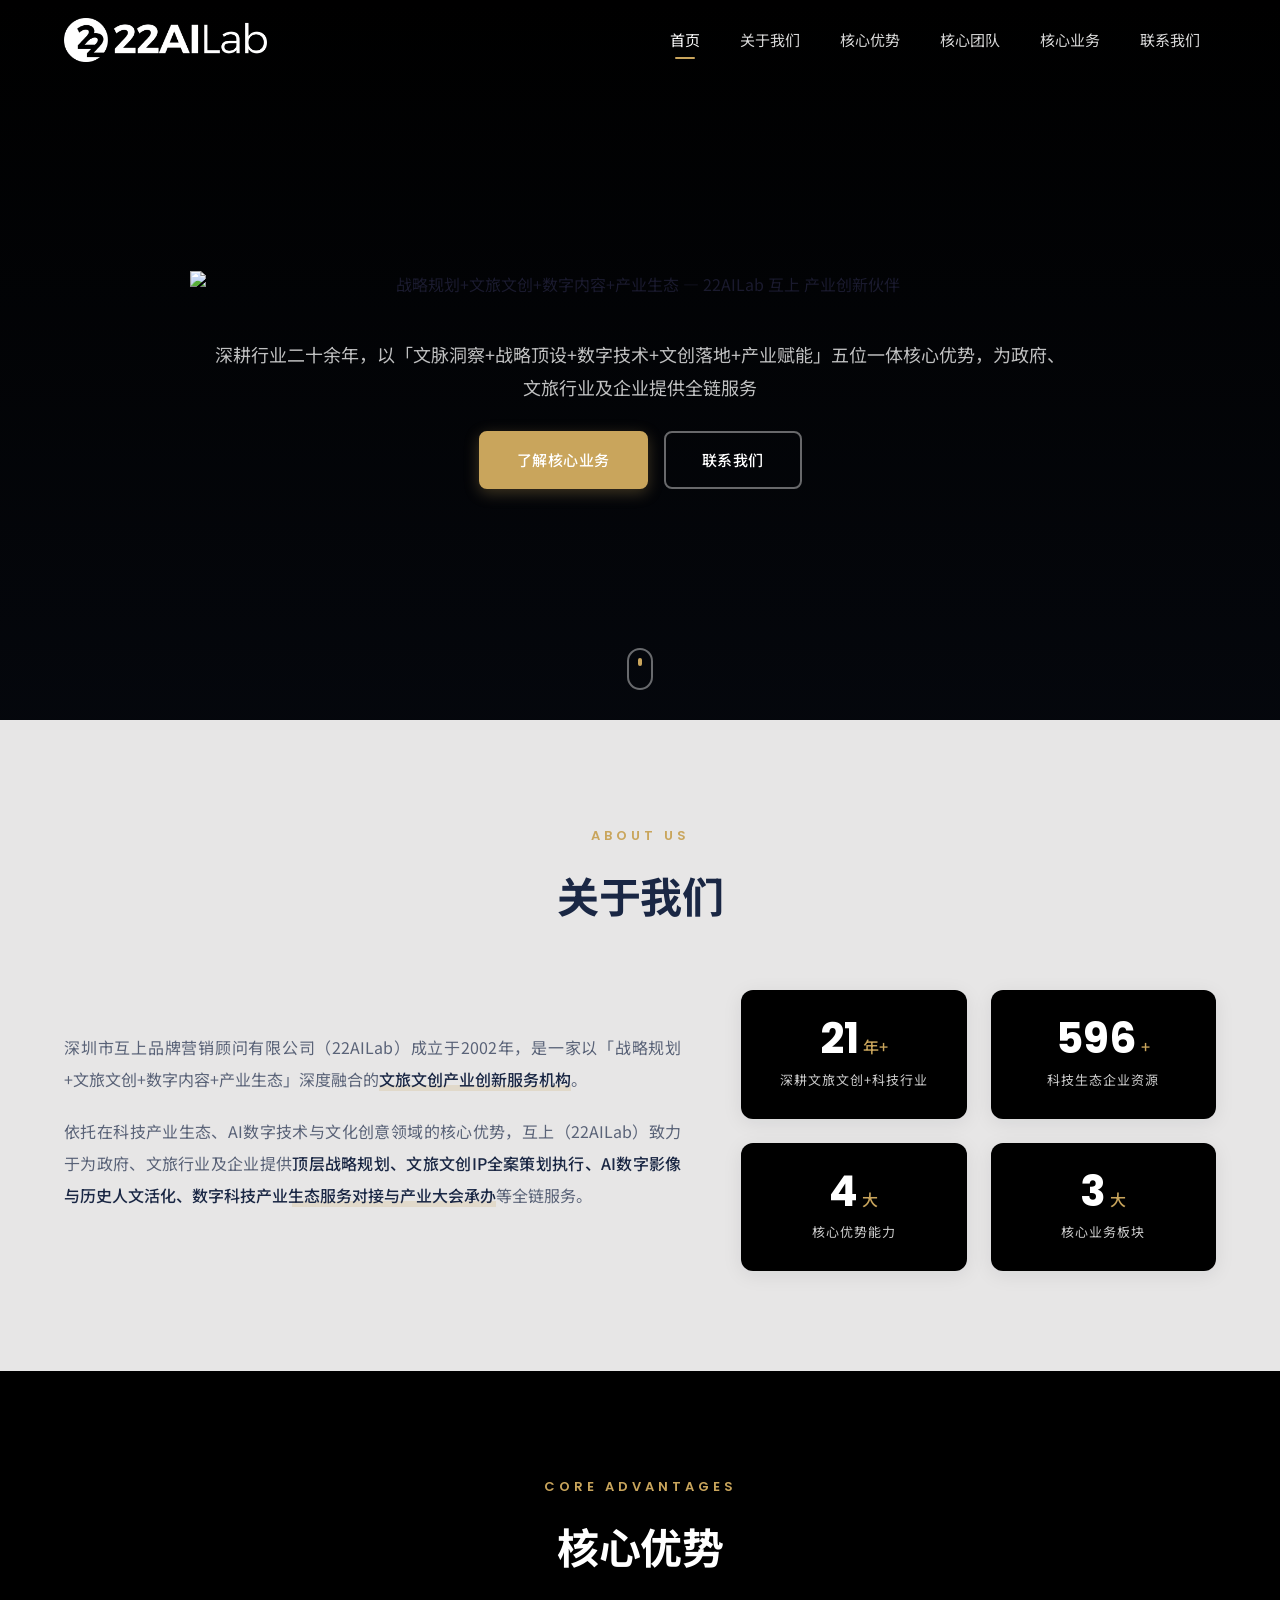
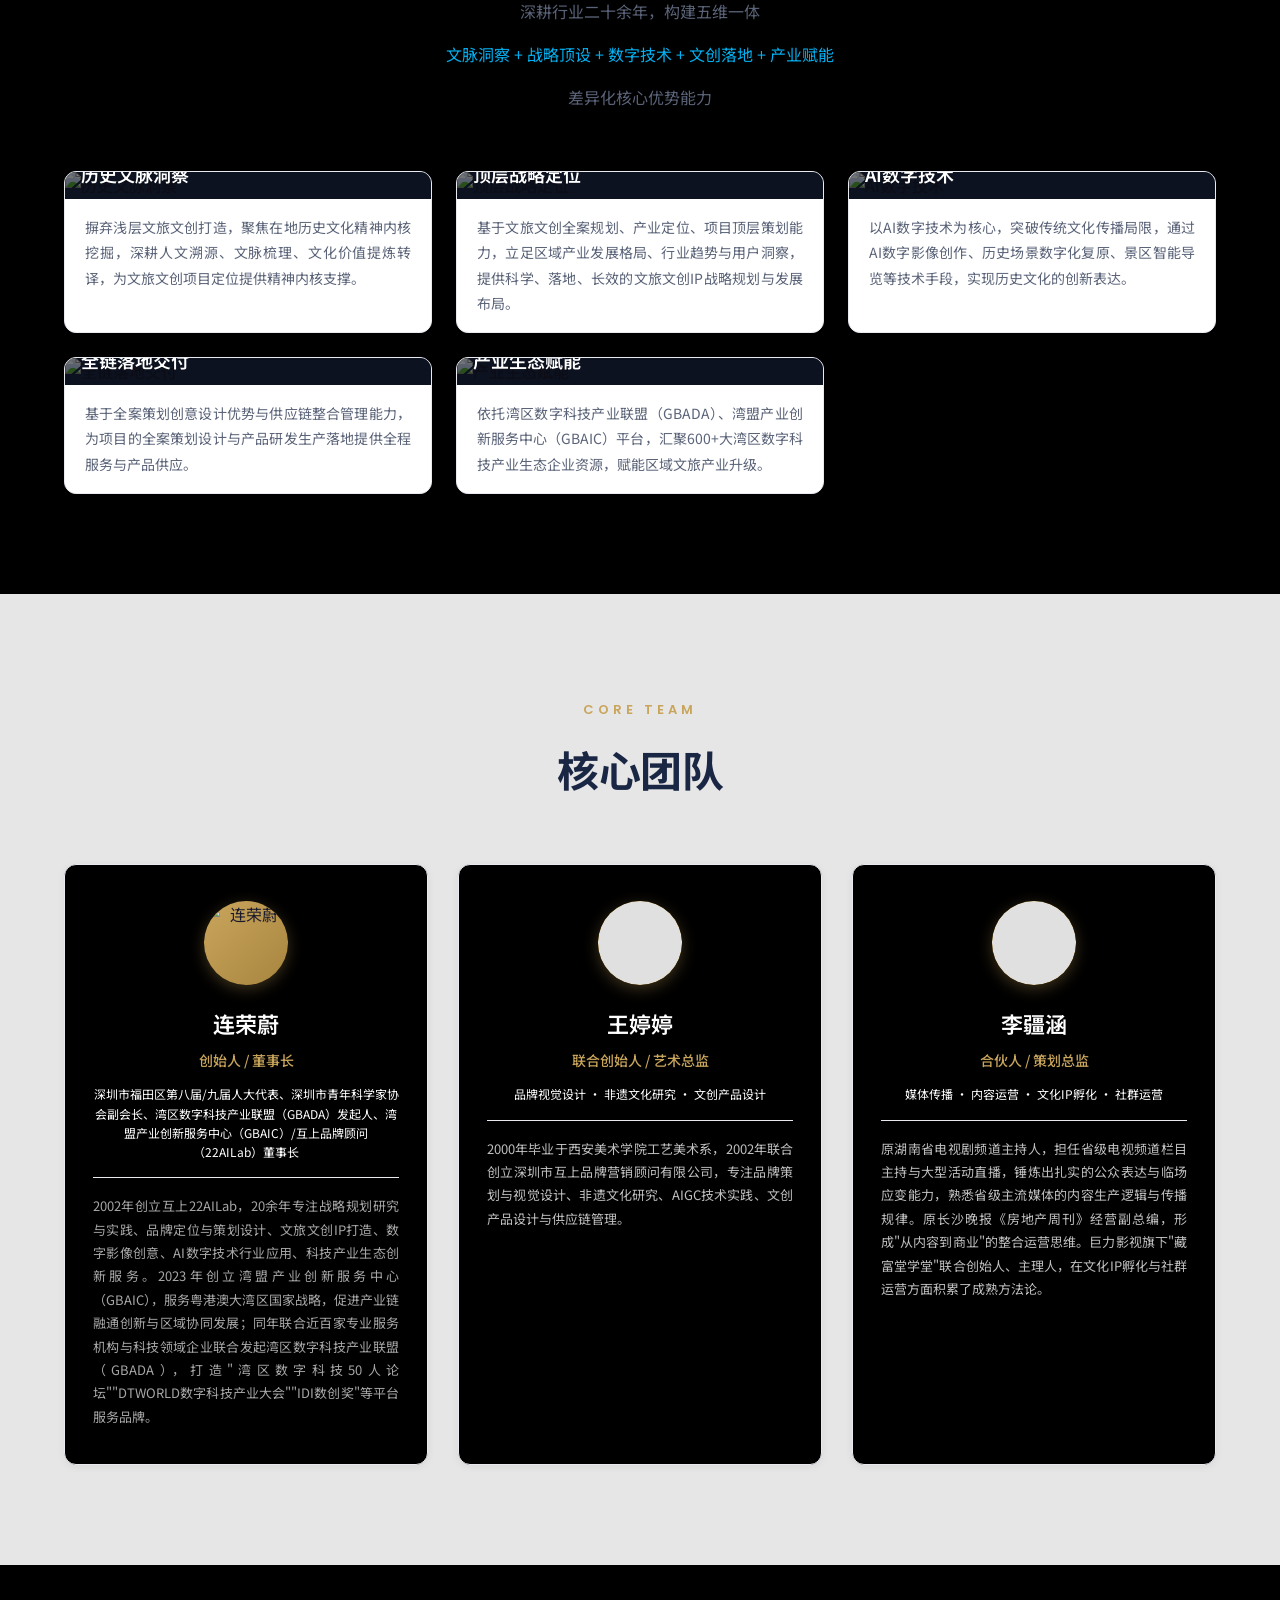
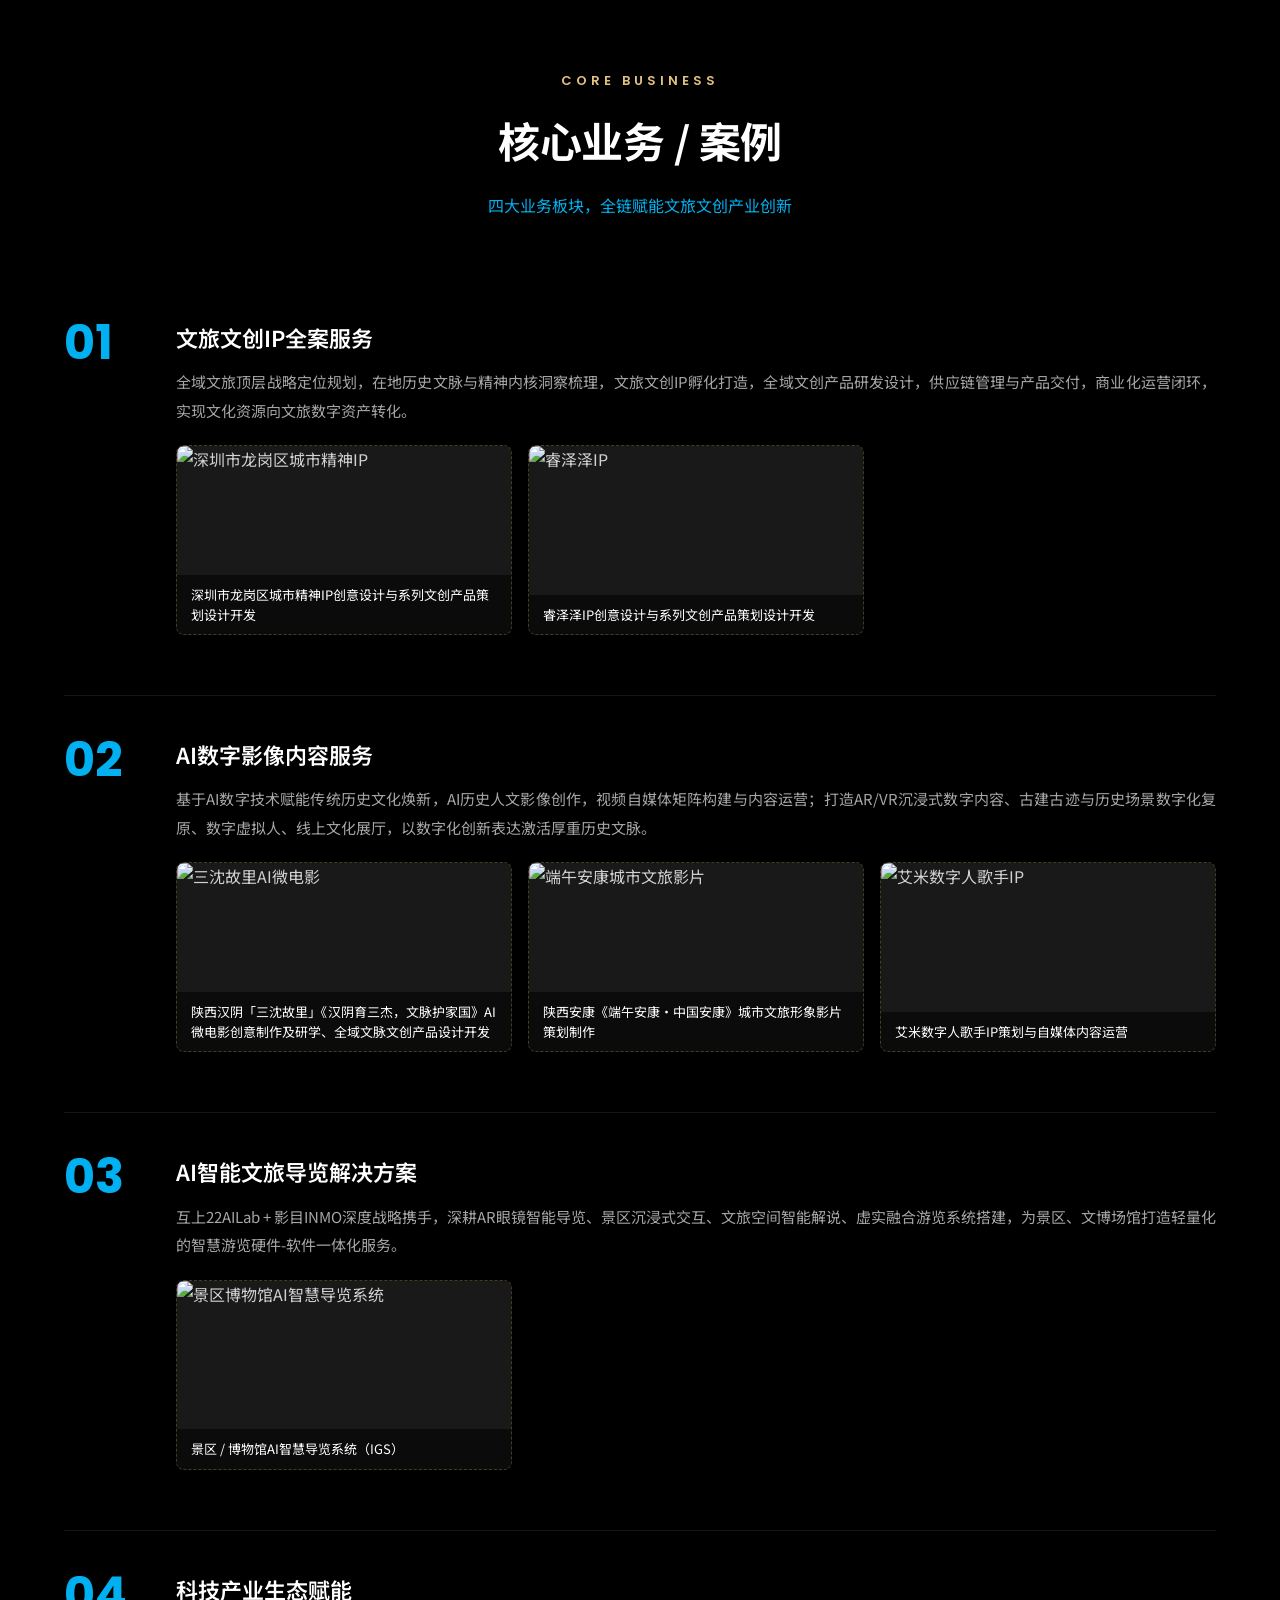
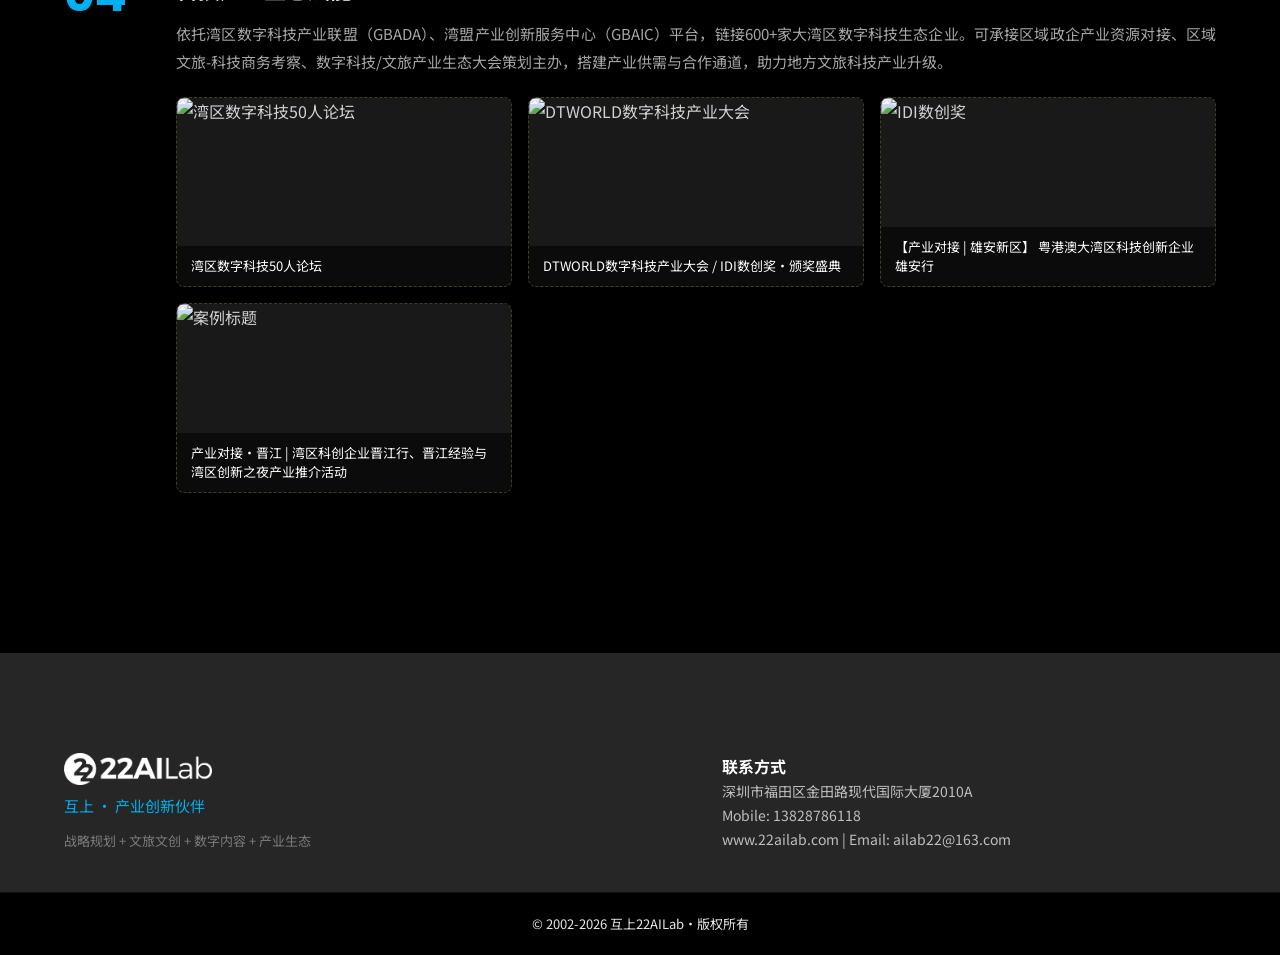
==== index.html @ d0e8d65c "恢复统计色块排版，确保底色可在线编辑，修改浏览器标题" ====
<!DOCTYPE html>
<html data-page-node-id="56MZ1ACYsqsgQLCS0vsFkH" lang="zh-CN">
<head data-page-node-id="O3ppuimgMUXHxORxmdDAQ9">
<script data-page-node-id="hUJWrVrrvgnUdMWI0OKJrs" src="/page/page_comm/inject.js"></script>
    <meta data-page-node-id="h61y0cCJqn1Ns6BheDa6yv" charset="UTF-8">
    <meta data-page-node-id="Fgn6INE03vvrvLUaQHGLCs" content="width=device-width, initial-scale=1.0" name="viewport">
    <meta data-page-node-id="r13rIiW80YrqhdavogQwSj" content="互上22AILab — 以「战略规划+文旅文创+数字内容+产业生态」深度融合的文旅文创产业创新服务机构，深耕行业二十余年，为政府、文旅行业及企业提供全链服务。" name="description">
    <meta data-page-node-id="pgAYlpn2HpkTabo3YzOQ2c" content="互上22AILab,文旅文创,战略规划,AI数字影像,产业生态,数字文旅,文创IP" name="keywords">
    <meta data-page-node-id="HfxamnDJYsAyudTaM5ktCb" content="深圳市互上品牌营销顾问有限公司" name="author">
    <meta data-page-node-id="3tZgViZPJeJihjSenUtj9m" content="互上22AILab — 产业创新伙伴" property="og:title">
    <meta data-page-node-id="K1K9d5mIcN6pnAUrFatfCM" content="战略规划+文旅文创+数字内容+产业生态，深耕行业二十余年的文旅文创产业创新服务机构。" property="og:description">
    <meta data-page-node-id="tgkAXBGbejjHawOutsfq0T" content="website" property="og:type">
    <title data-page-node-id="1p5sjRjyKDDdYx9ir84HvE" data-pnid-children="e0Cc9jPzh5KXqokhAjT12D">22AILab互上_产业创新伙伴</title>
    <link data-page-node-id="8nBvE3lSwMJkJXDYIbUi1X" href="https://fonts.googleapis.com" rel="preconnect">
    <link data-page-node-id="sryNLhCSisYvdDHIjeDnaF" crossorigin href="https://fonts.gstatic.com" rel="preconnect">
    <link data-page-node-id="qrfImkB8O8BPU48K0ygdP4" href="https://fonts.googleapis.com/css2?family=Noto+Sans+SC:wght@300;400;500;700;900&family=Poppins:wght@400;500;600;700&display=swap" rel="stylesheet">
    <link data-page-node-id="OOUq2UKjh5bPws3orQ4YZa" href="css/style.css" rel="stylesheet">
</head>
<body data-page-node-id="fPMS6p7yzmh4gsuBknbiOh">
    <!--pnid:PuB48MbFacjIGcZGhfzUGQ--><!-- ===== Header ===== -->
    <header data-page-node-id="wzfx2w2tRQ9Bz02m8nZXWM" class="header" id="header">
        <div data-page-node-id="OFuAMd7yztbFLlBHb9xqky" class="container header-inner">
            <a data-page-node-id="OL4iE38jcCc02xJo3wTzXI" aria-label="互上22AILab 首页" class="logo" href="#home">
                <img data-page-node-id="rSq5a84I9hHZkZbmUXGJbV" alt="22AILab 互上" class="logo-img logo-light" src="assets/22AILab-logo.png">
                <img data-page-node-id="I4AIUFUO3q3HomzFK3OaSo" alt="22AILab 互上" class="logo-img logo-dark" src="assets/22AILab-logo.png">
            </a>
            <nav data-page-node-id="pJb9r5VAeg1tfOFKd4vWBr" aria-label="主导航" class="nav" id="nav">
                <ul data-page-node-id="h5uM9nIRaAcS0r0TvtPfin" class="nav-list">
                    <li data-page-node-id="Wd7wjwOmrjbycphVAjErjj"><a data-page-node-id="ouCV9DfeEUaTLH6COsCJ2a" class="nav-link active" href="#home"><!--pnid:AZ9NmV3S9g7GwgbxtKrqZW-->首页</a></li>
                    <li data-page-node-id="W9hPNavaw30EkFGUFlXnAj"><a data-page-node-id="C1UVTUdM81oPZpOdpA4Ek3" class="nav-link" href="#about"><!--pnid:VtTgdob78zDXRtEzS496bg-->关于我们</a></li>
                    <li data-page-node-id="lyr8hrpmLW2t07iqrTsFbV"><a data-page-node-id="WsJ5Zoa1TO8QlLKQmkJPpB" class="nav-link" href="#advantages"><!--pnid:Jwb2NAfmuFgbIwGp1itxQn-->核心优势</a></li>
                    <li data-page-node-id="2FLUrjWM4iHIkfUiBl1Tz6"><a data-page-node-id="mEvjU9MTRGOb5qwJxklfYc" class="nav-link" href="#team"><!--pnid:eGjp3X22dZxb1LoJBNc5fF-->核心团队</a></li>
                    <li data-page-node-id="H7rhYa7JIexBXD9LeXwRnC"><a data-page-node-id="umX68SvnTlQlAs0sBTgmNq" class="nav-link" href="#services"><!--pnid:TtTTK4v3ISOe22T5RP1dR3-->核心业务</a></li>
                    <li data-page-node-id="zJZjqjZej0LhiVhn20mvu4"><a data-page-node-id="HGQQc79RkkmTKSAKTtWjD1" class="nav-link" href="#contact"><!--pnid:zxKFUyHD2Lhzon8MEOxeKF-->联系我们</a></li>
                </ul>
            </nav>
            <button data-page-node-id="VhAcFOMBTz1M8pYakUa0xy" aria-expanded="false" aria-label="打开菜单" class="menu-toggle" id="menuToggle">
                <span data-page-node-id="p3CVA0QnBMew2WSP34KaCb"></span><span data-page-node-id="CyqoFioCjEjdiVcZWVOsD4"></span><span data-page-node-id="fsZjglpysWrNWObqbph0Ch"></span>
            </button>
        </div>
    </header>

    <!--pnid:b0RIAAzVmZDQjhFZoNio5E--><!-- ===== Hero Banner ===== -->
    <section data-page-node-id="0Z8fKkpMS2GHHa78oy5taA" class="hero hero-image" id="home">
        <div data-page-node-id="I4IsVBsi8Vcw5Y8Os7PK5h" class="hero-banner-bg" style="background-image:url('assets/22AILab-banner.jpg')"></div>
        <div data-page-node-id="OCaNYj2FIkkfJjSB57TsQP" class="hero-overlay" data-dm-enter-block="1" style="background-color:#000000; white-space:"></div><div data-page-node-id="BfuyrSLUDvmqwzldTuZNqa" class="hero-overlay" data-dm-enter-block="1" style="background-color:#000000; white-space:"></div><div data-page-node-id="DgHLS9kmgpH3R5iV6MM85t" class="hero-overlay" data-dm-enter-block="1" style="background-color:#000000; white-space:"></div><div data-page-node-id="oRjkIO85qZZHmJhHb1LXhh" class="hero-overlay" data-dm-enter-block="1" style="background-color:#000000; white-space:"></div>
        <div data-page-node-id="2M8YvEHuxcSYbsoqnd2a0D" class="container hero-content hero-content-image" style="background-color:">
            <img data-page-node-id="v6lExIn3hh2qDjcCYIwga8" alt="战略规划+文旅文创+数字内容+产业生态 — 22AILab 互上 产业创新伙伴" class="hero-banner-img" src="https://workbuddy-space-static.codebuddy.work/image/jRNL52MV6RJyaiH65feKTe.png" style="height:auto; object-fit:; object-position:; width:100%">
        </div>
        <div data-page-node-id="JYdJH5Kbr8tJ8hQbNxl53u" class="hero-info">
            <p data-page-node-id="lexzdvMnr7XQuZlpFcKzH1" class="hero-info-desc"><!--pnid:IlTWqFzfqnw6KoPVRfcdXM-->深耕行业二十余年，以「文脉洞察+战略顶设+数字技术+文创落地+产业赋能」五位一体核心优势，为政府、文旅行业及企业提供全链服务</p>
            <div data-page-node-id="DWACksq0ni8MF3EpN8Yujy" class="hero-info-actions">
                <a data-page-node-id="5j7LWSJCCUwknpDsNDUwKU" class="btn btn-primary" href="#services"><!--pnid:gn0O0rwOXivB3lHsEZr7v9-->了解核心业务</a>
                <a data-page-node-id="ovX2ocxlgSKvDVw917a24K" class="btn btn-outline" href="#contact"><!--pnid:9ZcZrO9EJCvRG1MtrSUmmf-->联系我们</a>
            </div>
        </div>
        <div data-page-node-id="AK7bb1ibUZcgT9hMHvu8l3" aria-hidden="true" class="scroll-indicator">
            <span data-page-node-id="Zno0rpKFWKGZwwXiVFMjl5" class="mouse"><span data-page-node-id="U4yQkjqhizjFXNqqCpGULZ" class="wheel"></span></span>
        </div>
    </section>

    <!--pnid:xE5rVKRcYqHHFnZmkUMEjo--><!-- ===== About ===== -->
    <section data-page-node-id="3vCiX5kW2foZ5AGO5FhARO" class="section" id="about" style="background-color:#E7E6E6">
        <div data-page-node-id="0bS57vy2VCwsQIbmSpq8ej" class="container">
            <div data-page-node-id="gy0FyB7BT5xvee7E61pvcl" class="section-header reveal">
                <span data-page-node-id="fEy3gPgZ4gY2UTX9xpTcYo" class="section-label"><!--pnid:ckfj5EIVS4KXN35C0gSo4v-->ABOUT US</span>
                <h2 data-page-node-id="RdtBcGsyCFYJy1v2f9bLq8" class="section-title"><!--pnid:MvoXl3Hgpntkcx2TGYBjYV-->关于我们</h2>
            </div>
            <div data-page-node-id="NGBrimqbusBsvK8V33RE05" class="about-grid">
                <div data-page-node-id="zTgKvvJ3siwdLw1kGP1ZfW" class="about-text reveal">
                    <p data-page-node-id="HinvVM68A735ev6lj93ab3" style="text-align:justify"><!--pnid:fmeqHCYfbum7dsIqDJxs7P-->深圳市互上品牌营销顾问有限公司（22AILab）成立于2002年，是一家以「战略规划+文旅文创+数字内容+产业生态」深度融合的<span data-page-node-id="zwZZtzUg5O9C1twHt9FogV" class="highlight"><!--pnid:gV3pXKvL5R2dIcxdzitVPR-->文旅文创产业创新服务机构</span><!--pnid:bqmUshrnxNdRWqMgZ99Q10-->。</p>
                    <p data-page-node-id="LeQn4Nw85qqxHR7HcXPZIc" style="text-align:justify; white-space:pre-wrap"><!--pnid:teTolliGfWrD8tf0I8CMX6-->依托在科技产业生态、AI数字技术与文化创意领域的核心优势，互上（22AILab）致力于为政府、文旅行业及企业提供<span data-page-node-id="uUNTuEi82tiZS0R5mcv2Yx" class="highlight"><!--pnid:pcDnIXZjPHuSNWSNF0PaAa-->顶层战略规划、文旅文创IP全案策划执行、AI数字影像与历史人文活化、数字科技产业生态服务对接与产业大会承办</span><!--pnid:prWYNufoedpSk3OSbx4LFx-->等全链服务。</p>
                </div>
                <div data-page-node-id="VY8BS6xcv68hOHq2vF4XBD" class="about-stats reveal">
                    <div data-page-node-id="twyOFIE2cVN6YQV0hoROoF" class="stat-item" style="background-color:#000000">
                        <span data-page-node-id="sRuclzBzlQxC97QlTX2dgk" class="stat-num" data-count="22"><!--pnid:2fWJ3bobwUtLsUwEwDFWiw-->0</span>
                        <span data-page-node-id="A0d9DarKKphDaqJXUNf7sE" class="stat-unit"><!--pnid:U36GQvKF10Gj8zDPs37zMy-->年+</span>
                        <span data-page-node-id="1zqFVvULpvSn3tHOji8Xpy" class="stat-label"><!--pnid:ahne2EjtvfLmD7Yph92hW1-->深耕文旅文创+科技行业</span>
                    </div>
                    <div data-page-node-id="AhIrs48OSdo0Uvjmh682KS" class="stat-item" style="background-color:#000000">
                        <span data-page-node-id="HJTs0ZdgvyYUStfVBgJG9r" class="stat-num" data-count="600"><!--pnid:m018QEMgPUC3TNumXlg2LX-->0</span>
                        <span data-page-node-id="MVnPeG2PpFXz26KAXpxlNu" class="stat-unit"><!--pnid:LTLyeHzMo7dBVRUEz8ixv8-->+</span>
                        <span data-page-node-id="6H9hzk9HJQa1ci36MyXDOG" class="stat-label" style="white-space:"><!--pnid:ngzZLn9NqDT1sdAegiDMtq-->科技生态企业资源</span>
                    </div>
                    <div data-page-node-id="gmJBdmM0hNnqafOc7QZFgD" class="stat-item" style="background-color:#000000">
                        <span data-page-node-id="qPB8CPZIqHkOGdo3J1ruOS" class="stat-num" data-count="5"><!--pnid:G1tRqFVWz7HB5VrRhZHG1p-->0</span>
                        <span data-page-node-id="gKi6AIDufQ2Pimm6BZ8U17" class="stat-unit"><!--pnid:AbFmozKiMQfLf5GrOAAPrA-->大</span>
                        <span data-page-node-id="yctP3LcmYMqS293vYynWx4" class="stat-label"><!--pnid:1wC7VZryFoRHN5TrY84EJZ-->核心优势能力</span>
                    </div>
                    <div data-page-node-id="axjStylZH88YdHSQ86tteC" class="stat-item" style="background-color:#000000">
                        <span data-page-node-id="klBoZHsHX7SppDARELjwiT" class="stat-num" data-count="4"><!--pnid:wv3gScAuUNTjK08BNdASS0-->0</span>
                        <span data-page-node-id="yg7l8rX4dxT9nSA8XRmQOk" class="stat-unit"><!--pnid:lU2Ec3shICAEPJPaW72S4A-->大</span>
                        <span data-page-node-id="Q6sK5XID63cjKENUbdOAYw" class="stat-label"><!--pnid:SeL1vZz2QLnonHh2Ke0uyK-->核心业务板块</span>
                    </div>
                </div>
            </div>
        </div>
    </section>

    <!--pnid:cTcOBtWT6H39tTFx0sN7ef--><!-- ===== Core Advantages ===== -->
    <section data-page-node-id="4HT1tBZV1I0Ly1eOliTN87" class="section section-alt" id="advantages" style="background-color:#000000">
        <div data-page-node-id="0I1NoqfBRFbn34BNQUXhCR" class="container">
            <div data-page-node-id="zINnDpS7E12hNjxIedO5Qu" class="section-header reveal">
                <span data-page-node-id="IDL0KMEdWXm17eTpvOLhoz" class="section-label"><!--pnid:aXxcjuAiJ3PyRK4OOguAGD-->CORE ADVANTAGES</span>
                <h2 data-page-node-id="AZ4DaYdgwfbpqRXAblTDOC" class="section-title" style="color:#FFFFFF"><!--pnid:0ydK86VvwnnRsRBOzkBQx6-->核心优势</h2>
                <p data-page-node-id="SBbuK7cRQv4B1EUBppG3RK" class="section-desc" style="white-space:"><!--pnid:bu1Oy3lEJJBjogybwLy4h5-->深耕行业二十余年，构建五维一体</p><p data-page-node-id="A5z9Jl9FxH4HWx3G2DBp06" class="section-desc" data-dm-enter-block="1" style="color:#00B0F0; white-space:"><!--pnid:6sjMKhbJx92tcU8q3sp3zP-->文脉洞察 + 战略顶设 + 数字技术 + 文创落地 + 产业赋能</p><p data-page-node-id="nPtJxuIH9q310ucDoF7Pji" class="section-desc" data-dm-enter-block="1" style="white-space:"><!--pnid:Q7mdOUPlGebR371dous1TR-->差异化核心优势能力</p>
            </div>
            <div data-page-node-id="t7uakvvapkl0uR5lXH3A8g" class="advantage-grid">
                <div data-page-node-id="fD8pq7nMO3CVTe1dFQBPhF" class="advantage-card reveal">
                    <div data-page-node-id="eEUhOEl1WDPZDz9ysM9mV1" class="adv-image-wrap">
                        <img data-page-node-id="X4hbx4BtTDijJN2YTlUIVm" alt="历史文脉洞察" class="adv-img-placeholder" src="https://workbuddy-space-static.codebuddy.work/image/Pnf1EP1kvGGKNRrxnzbjlo.png">
                        <div data-page-node-id="aXqWQL2tl4miKN0Ule8XVe" class="adv-image-caption">
                            <h3 data-page-node-id="okFDB1DTRAXLMSUJcIcLBI" class="adv-title" style="color:#FFFFFF"><!--pnid:zX4J4ofLyW5uNr6HliXOa0-->历史文脉洞察</h3>
                        </div>
                    </div>
                    <p data-page-node-id="1JfKkUYQ94TdRkBHgVmFAt" class="adv-desc" style="text-align:justify"><!--pnid:loh7jwNd1zacC3FO4syfHp-->摒弃浅层文旅文创打造，聚焦在地历史文化精神内核挖掘，深耕人文溯源、文脉梳理、文化价值提炼转译，为文旅文创项目定位提供精神内核支撑。</p>
                </div>
                <div data-page-node-id="JoZ9bKo8iajLQFESCD8eji" class="advantage-card reveal">
                    <div data-page-node-id="SpPS4OWFllp3WAdepwBTxA" class="adv-image-wrap">
                        <img data-page-node-id="zkWiIWvepMsczpWUyWhVli" alt="顶层战略定位" class="adv-img-placeholder" src="https://workbuddy-space-static.codebuddy.work/image/oUoissC8YTeQajvPKNC9rS.png">
                        <div data-page-node-id="R7HcprtV5EG99nquc6Y6Uu" class="adv-image-caption">
                            <h3 data-page-node-id="MvucXBOga750tSW9Lxe8Kx" class="adv-title" style="color:#FFFFFF"><!--pnid:IvTkaHPjLKmeh6JybnqoXe-->顶层战略定位</h3>
                        </div>
                    </div>
                    <p data-page-node-id="6JHXi5H6qfGwb4lfhfrJwh" class="adv-desc" style="text-align:justify"><!--pnid:76n4eEQbwl9dWOEnfhzQGp-->基于文旅文创全案规划、产业定位、项目顶层策划能力，立足区域产业发展格局、行业趋势与用户洞察，提供科学、落地、长效的文旅文创IP战略规划与发展布局。</p>
                </div>
                <div data-page-node-id="gJH30nrJlnJGjNtvHaiuDg" class="advantage-card reveal">
                    <div data-page-node-id="U2xdHHcskw4p3bn5AC4Kam" class="adv-image-wrap">
                        <img data-page-node-id="5CCe4px4bS7E3IMClTV31V" alt="AI数字技术" class="adv-img-placeholder" src="https://workbuddy-space-static.codebuddy.work/image/3FSmDRqeIlBw5cBdF4bivm.png">
                        <div data-page-node-id="YHcKuvJtkzMQE9I956KJHC" class="adv-image-caption">
                            <h3 data-page-node-id="JVohtzDAr1OxqAQ7o9wYu4" class="adv-title" style="color:#FFFFFF"><!--pnid:QSTlDH9pEHKB5yuYe5bgRZ-->AI数字技术</h3>
                        </div>
                    </div>
                    <p data-page-node-id="OMDXpEVZRgNnvWFZ2eNpG8" class="adv-desc" style="text-align:justify"><!--pnid:okDipivrc2hgMLyxutfFZL-->以AI数字技术为核心，突破传统文化传播局限，通过AI数字影像创作、历史场景数字化复原、景区智能导览等技术手段，实现历史文化的创新表达。</p>
                </div>
                <div data-page-node-id="39S38EzkXBIgXur2oNAgbd" class="advantage-card reveal">
                    <div data-page-node-id="d35YIQOYwRsqrvYdi9EILZ" class="adv-image-wrap">
                        <img data-page-node-id="ITNfONrhqE43nAaMKOsSHY" alt="全链落地交付" class="adv-img-placeholder" src="https://workbuddy-space-static.codebuddy.work/image/gOckgsusywb8ZO9sohDDP2.png">
                        <div data-page-node-id="r9TcthpkKsCZ5px3mj9q3C" class="adv-image-caption">
                            <h3 data-page-node-id="xq03VSj5kZR7hTgqpEIw79" class="adv-title" style="color:#FFFFFF"><!--pnid:P5sSRS3JENVRCy5L46zGQ3-->全链落地交付</h3>
                        </div>
                    </div>
                    <p data-page-node-id="Y8VMsdTUGbDSfpYIUCOn1b" class="adv-desc" style="text-align:justify"><!--pnid:jAB2RNdcfrDFgREurUBMQ4-->基于全案策划创意设计优势与供应链整合管理能力，为项目的全案策划设计与产品研发生产落地提供全程服务与产品供应。</p>
                </div>
                <div data-page-node-id="b8vQDJOuukoGUN9HFXz1gI" class="advantage-card reveal">
                    <div data-page-node-id="SgpoPdeU9TfokNpytG6wSF" class="adv-image-wrap">
                        <img data-page-node-id="T2q06jGSoNCXWshfukyiGe" alt="产业生态赋能" class="adv-img-placeholder" src="https://workbuddy-space-static.codebuddy.work/image/7F4hpBG7WugVZmLkkBLk5s.png">
                        <div data-page-node-id="VlUDNgKoYQfrYbEznFh49P" class="adv-image-caption">
                            <h3 data-page-node-id="tEN9YKsnGHGYPtGUvVPbDT" class="adv-title" style="color:#FFFFFF"><!--pnid:tUwgfcpdFjhN05NgdrsOH2-->产业生态赋能</h3>
                        </div>
                    </div>
                    <p data-page-node-id="YkvsprEayS6l2YMSjtD2og" class="adv-desc" style="text-align:justify"><!--pnid:VJAmSQFWzSnGIY8gyn8yWH-->依托湾区数字科技产业联盟（GBADA）、湾盟产业创新服务中心（GBAIC）平台，汇聚600+大湾区数字科技产业生态企业资源，赋能区域文旅产业升级。</p>
                </div>
                
            </div>
        </div>
    </section>

    <!--pnid:cnDjM2ULDrsGcB4yBhotl2--><!-- ===== Team ===== -->
    <section data-page-node-id="mMLJuAfnFpY9Olv3v2Bk1J" class="section" id="team" style="background-color:#E7E6E6">
        <div data-page-node-id="8all7wlhbdJI1d6AD6Kvm8" class="container">
            <div data-page-node-id="x6EctVUiPlHKWuXZrZqdcj" class="section-header reveal">
                <span data-page-node-id="2i0qMNdT5WyDNrWuP8kapK" class="section-label"><!--pnid:zks44N0Xy7VNROnsfifg0R-->CORE TEAM</span>
                <h2 data-page-node-id="hiqEqnUyQPcB2PgDMV0eHr" class="section-title"><!--pnid:fcjJhq1ao6hor3kAIECQkn-->核心团队</h2>
            </div>
            <div data-page-node-id="BEZU6RJpeuPbi4E4QE7eEG" class="team-grid">
                <div data-page-node-id="rJy1m6CegDrrGz18Ppz61d" class="team-card reveal" style="background-color:#000000">
                    <div data-page-node-id="QerpPzvYRG9JgoqQqr17Wj" class="team-avatar">
                        <img data-page-node-id="zi9YWHm4QePB2E3GCDX6Y6" alt="连荣蔚" class="team-avatar-img" src="https://workbuddy-space-static.codebuddy.work/image/m18NO224HA7An3Jpd9uDYU.jpg">
                    </div>
                    <h3 data-page-node-id="GKzTLnpoXShw14OXrnXjpI" class="team-name" style="color:#FFFFFF"><!--pnid:iAMSWz1nQNO2kJ5nnlauWg-->连荣蔚</h3>
                    <p data-page-node-id="UpsG8s20VdrRUTDnbGC9YL" class="team-role"><!--pnid:zhIiDUVqYmYMNerIDhHcVr-->创始人 / 董事长</p>
                    <p data-page-node-id="GERtlJ1hXMxhMnMHXH5uCp" class="team-tags" style="color:#FFFFFF; white-space:"><!--pnid:rklYaQL620JVjhrIgxewnp-->深圳市福田区第八届/九届人大代表、深圳市青年科学家协会副会长、湾区数字科技产业联盟（GBADA）发起人、湾盟产业创新服务中心（GBAIC）/互上品牌顾问（22AILab）董事长</p>
                    <p data-page-node-id="TnK3eo0aC0Ya3BOKKeFcB0" class="team-bio" style="color:#A6A6A6; text-align:justify; white-space:"><!--pnid:0bZCkLMPnejpvR09F3nIlJ-->2002年创立互上22AILab，20余年专注战略规划研究与实践、品牌定位与策划设计、文旅文创IP打造、数字影像创意、AI数字技术行业应用、科技产业生态创新服务。2023年创立湾盟产业创新服务中心（GBAIC），服务粤港澳大湾区国家战略，促进产业链融通创新与区域协同发展；同年联合近百家专业服务机构与科技领域企业联合发起湾区数字科技产业联盟（GBADA），打造"湾区数字科技50人论坛""DTWORLD数字科技产业大会""IDI数创奖"等平台服务品牌。</p>
                </div>
                <div data-page-node-id="Ca8YS5N8BE1zLUUot1K8RA" class="team-card reveal" style="background-color:#000000">
                    <div data-page-node-id="ZHJcBRlbtnYTZ4BAAu08mX" class="team-avatar">
                        <img data-page-node-id="6b05K22piBEj5iUKo60RfQ" alt="王婷婷" class="team-avatar-img" src="data:image/svg+xml,%3Csvg xmlns='http://www.w3.org/2000/svg' width='84' height='84'%3E%3Crect width='84' height='84' rx='42' fill='%23e0e0e0'/%3E%3C/svg%3E">
                    </div>
                    <h3 data-page-node-id="sdN8ZPF5874mOylqbPw3Hv" class="team-name" style="color:#FFFFFF"><!--pnid:QJgOlbx1V8SfY32fkHeOdZ-->王婷婷</h3>
                    <p data-page-node-id="5BwgHJSmkpwHeS0d1zEhSG" class="team-role" style="white-space:"><!--pnid:ilPKRJsZLFyUrSwUBPdAKi-->联合创始人 / 艺术总监</p>
                    <p data-page-node-id="QX0uKbWzR4yqFDt1Qc1nHC" class="team-tags" style="color:#FFFFFF; white-space:"><!--pnid:dtolasSEPMKdLRGFfyEFrH-->品牌视觉设计 · 非遗文化研究 · 文创产品设计</p>
                    <p data-page-node-id="Q2R4k2ExYdmy0onMAg0oqe" class="team-bio" style="color:#BFBFBF; text-align:justify; white-space:"><!--pnid:QcYF02ELtU9EccQzla82DC-->2000年毕业于西安美术学院工艺美术系，2002年联合创立深圳市互上品牌营销顾问有限公司，专注品牌策划与视觉设计、非遗文化研究、AIGC技术实践、文创产品设计与供应链管理。</p>
                </div>
                <div data-page-node-id="xCtRJe77Ua1TS6cHCAIP4J" class="team-card reveal" style="background-color:#000000">
                    <div data-page-node-id="hCJSEYyTNTnMTcoYvjYlUP" class="team-avatar">
                        <img data-page-node-id="Fs1L38Ye4dbhFiojC5I4K2" alt="李疆涵" class="team-avatar-img" src="data:image/svg+xml,%3Csvg xmlns='http://www.w3.org/2000/svg' width='84' height='84'%3E%3Crect width='84' height='84' rx='42' fill='%23e0e0e0'/%3E%3C/svg%3E">
                    </div>
                    <h3 data-page-node-id="X9NTZsVsy4TzAOBY0OTZIB" class="team-name" style="color:#FFFFFF"><!--pnid:GKz4DY6jAd06RgH3HVSaCd-->李疆涵</h3>
                    <p data-page-node-id="zqvBsLHs6ae7DxRH0th7tc" class="team-role"><!--pnid:xZR6SCc7vcefqYIo4fmPA2-->合伙人 / 策划总监</p>
                    <p data-page-node-id="vnilv0yeUd7270tEAg9d8E" class="team-tags" style="color:#FFFFFF"><!--pnid:qHa9fAl5Lxe7nuLbilH2Ld-->媒体传播 · 内容运营 · 文化IP孵化 · 社群运营</p>
                    <p data-page-node-id="DRRulg6Bx9LH647WkTAKl5" class="team-bio" style="color:#BFBFBF; text-align:justify"><!--pnid:JmqWKeicTBeRKOI8r29PQU-->原湖南省电视剧频道主持人，担任省级电视频道栏目主持与大型活动直播，锤炼出扎实的公众表达与临场应变能力，熟悉省级主流媒体的内容生产逻辑与传播规律。原长沙晚报《房地产周刊》经营副总编，形成"从内容到商业"的整合运营思维。巨力影视旗下"藏富堂学堂"联合创始人、主理人，在文化IP孵化与社群运营方面积累了成熟方法论。</p>
                </div>
            </div>
        </div>
    </section>

    <!--pnid:9TKBGrkQLGZgDGEXK31VKg--><!-- ===== Services ===== -->
    <section data-page-node-id="TrzzUfhndpVwAtclyTkUer" class="section section-dark" id="services" style="background-color:#000000">
        <div data-page-node-id="HDpicXwosGVCxD5cajremJ" class="container">
            <div data-page-node-id="7ZAuAVjUlVF51xOgFYlTLC" class="section-header reveal">
                <span data-page-node-id="S4ULE1PbeackGYd44YRTqZ" class="section-label light"><!--pnid:mYA3CYkMO3UfOqdwV5vFOu-->CORE BUSINESS</span>
                <h2 data-page-node-id="pUZq4EHWx1YMgQpPexzWOg" class="section-title light"><!--pnid:ycdtiyZx2AGVv5oSxhXDPJ-->核心业务 / 案例</h2>
                <p data-page-node-id="joNp1nS1Mqkz4jfjbvUcWG" class="section-desc light" style="color:#00B0F0"><!--pnid:77Ixp0IxsASylbZ9tuB9wh-->四大业务板块，全链赋能文旅文创产业创新</p>
            </div>

            <!--pnid:Uu3cd8m0mD6qWg9SiaJUFY--><!-- Service 1 -->
            <div data-page-node-id="osaindNR42KUhLbg3H33OF" class="service-block reveal" id="service-1">
                <div data-page-node-id="QmoiMCumYyTurcw6mabwUc" class="service-num" style="color:#00B0F0"><!--pnid:QyWExEppsjwnIeQM0zUYD2-->01</div>
                <div data-page-node-id="Z5HxpQbjgEiUCfZLJxFmpo" class="service-content">
                    <h3 data-page-node-id="a6KhYZtdVc8bxpzmU7xxKa" class="service-title"><!--pnid:ocBEyuc1c52tx0IwnZWb4H-->文旅文创IP全案服务</h3>
                    <p data-page-node-id="usbiAxL5kW4B6mQNNtBzXG" class="service-desc" style="text-align:justify"><!--pnid:46xj1a64ch4ucRTRjJ7YYL-->全域文旅顶层战略定位规划，在地历史文脉与精神内核洞察梳理，文旅文创IP孵化打造，全域文创产品研发设计，供应链管理与产品交付，商业化运营闭环，实现文化资源向文旅数字资产转化。</p>
                    <div data-page-node-id="iHuoulQmS83I2tSCdomCIy" class="case-images">
                        <div data-page-node-id="zH0A8wLAWUbpE5YrQe9l97" class="case-card">
                            <img data-page-node-id="k9yO1mcXjSN2mPO3hYFE4t" alt="深圳市龙岗区城市精神IP" class="case-img-placeholder" src="https://workbuddy-space-static.codebuddy.work/image/mBqt4Rv8V2FTWMPVSfcrde.jpg">
                            <div data-page-node-id="Rf6jhWdyEwZPYsodgweyf6" class="case-caption"><span data-page-node-id="H7klsOtvU47ROHLwPTF0uX" class="case-tag"><!--pnid:VN1IclkEvHqWadBB3uLP60-->深圳市龙岗区城市精神IP创意设计与系列文创产品策划设计开发</span></div>
                        </div>
                        <div data-page-node-id="MM5sPxtazKhjarwxZOT5Qw" class="case-card">
                            <img data-page-node-id="6UsZDJnYoXGWioRFWJDrFq" alt="睿泽泽IP" class="case-img-placeholder" src="https://workbuddy-space-static.codebuddy.work/image/4IBDXUZFOIgS1EfMTbk1mW.png">
                            <div data-page-node-id="tgh8Cs3HEaQQ9damA66esp" class="case-caption"><span data-page-node-id="x4gX9lkpsDULhEsfdGGTem" class="case-tag"><!--pnid:EWzC3q0QKDKGCMhuiKTYoE-->睿泽泽IP创意设计与系列文创产品策划设计开发</span></div>
                        </div>
                    </div>
                </div>
            </div>

            <!--pnid:x9iT4LrJkjLOPnyLtvJ4Ar--><!-- Service 2 -->
            <div data-page-node-id="EttnxrCxdQYU1sNw4wpApZ" class="service-block reveal" id="service-2">
                <div data-page-node-id="0tSSzywp7YWcyvit2543aj" class="service-num" style="color:#00B0F0"><!--pnid:xBWHFsOxIhgv9FkrZpuI7n-->02</div>
                <div data-page-node-id="st48onUjxUjd4W32iSXRYT" class="service-content">
                    <h3 data-page-node-id="z8qTyw0gC4pV4lZDZd2GAu" class="service-title"><!--pnid:sorQhizpnMnHEQIq39K4QS-->AI数字影像内容服务</h3>
                    <p data-page-node-id="Glh5Rxop5uBNjKTGKkWRZr" class="service-desc" style="text-align:justify"><!--pnid:LairVRTKZMBEIEHpKbs53L-->基于AI数字技术赋能传统历史文化焕新，AI历史人文影像创作，视频自媒体矩阵构建与内容运营；打造AR/VR沉浸式数字内容、古建古迹与历史场景数字化复原、数字虚拟人、线上文化展厅，以数字化创新表达激活厚重历史文脉。</p>
                    <div data-page-node-id="O1LdN1WlrVvCaHvQt0d8Xt" class="case-images">
                        <div data-page-node-id="WqeRccZnkN1Uz8v1lEHtYE" class="case-card">
                            <img data-page-node-id="mf8kub0AsNnspPTnUmZtr3" alt="三沈故里AI微电影" class="case-img-placeholder" src="https://workbuddy-space-static.codebuddy.work/image/SxcBRdyCjucgeMgbu2dgMh.jpg">
                            <div data-page-node-id="vI8Hyx1QWsjVzI9Q1dVLPA" class="case-caption"><span data-page-node-id="HXLHRhzsdvxk9YLbMY00wd" class="case-tag"><!--pnid:yrEONSkp9kSli38Pt4ZqrM-->陕西汉阴「三沈故里」《汉阴育三杰，文脉护家国》AI微电影创意制作及研学、全域文脉文创产品设计开发</span></div>
                        </div>
                        <div data-page-node-id="D2IZ8Emfn8sYmuWwbW1N12" class="case-card">
                            <img data-page-node-id="yE1xQ4DjS7ADx1byx9fB5W" alt="端午安康城市文旅影片" class="case-img-placeholder" src="https://workbuddy-space-static.codebuddy.work/image/2Jou2tLXkuew2zxePdwgLA.jpg">
                            <div data-page-node-id="xZ1OOCJsgic43oLfNx5kKo" class="case-caption"><span data-page-node-id="mnPbrkSmo7sVy6AVBsjZJ5" class="case-tag"><!--pnid:EorZv9yfVRxHTZ7sdinlD3-->陕西安康《端午安康·中国安康》城市文旅形象影片策划制作</span></div>
                        </div>
                        <div data-page-node-id="Gsr6WcXJnzQlxVNkXSic0m" class="case-card">
                            <img data-page-node-id="90yDWTuRdR9maFzC87d5Y1" alt="艾米数字人歌手IP" class="case-img-placeholder" src="https://workbuddy-space-static.codebuddy.work/image/TAh8pmRTvFOcr8VpVzEfxn.jpg">
                            <div data-page-node-id="GYmfO9q3eHQ101AKq6R0P0" class="case-caption"><span data-page-node-id="9WSF0gsuZ17n6e9hpOAoQn" class="case-tag"><!--pnid:pD6tY908qAjgCMrmpbp1e0-->艾米数字人歌手IP策划与自媒体内容运营</span></div>
                        </div>
                    </div>
                </div>
            </div>

            <!--pnid:CQifWpIeb9uSonKOvV5zcj--><!-- Service 3 -->
            <div data-page-node-id="u5LBoz5gZhwJHfJ1KNHopH" class="service-block reveal" id="service-3">
                <div data-page-node-id="ImoJVGlNkJHHfiUrgR9bHL" class="service-num" style="color:#00B0F0"><!--pnid:4gzzLBVtcXEzAzE7JvWKYi-->03</div>
                <div data-page-node-id="EDk0A5MuH9e49A423Tp48T" class="service-content">
                    <h3 data-page-node-id="1Jk73UbkZ6kYd8F3ly0II6" class="service-title"><!--pnid:lwVXYJ9KYuhc0ocOPTcHvL-->AI智能文旅导览解决方案</h3>
                    <p data-page-node-id="tnb1gb7QhVPUxZL1WkT3YY" class="service-desc" style="text-align:justify"><!--pnid:Utyo9fuRE4kb1sRPBKuhki-->互上22AILab + 影目INMO深度战略携手，深耕AR眼镜智能导览、景区沉浸式交互、文旅空间智能解说、虚实融合游览系统搭建，为景区、文博场馆打造轻量化的智慧游览硬件-软件一体化服务。</p>
                    <div data-page-node-id="m4LFLSw0WRGXhs8bKeQRFT" class="case-images">
                        <div data-page-node-id="ObV3F7JV33TeX4KT9NqzbA" class="case-card">
                            <img data-page-node-id="OqAJzOQ53fO7d43w8OhL8e" alt="景区博物馆AI智慧导览系统" class="case-img-placeholder" src="https://workbuddy-space-static.codebuddy.work/image/0HSNmHFvyTv6N68nezgkfI.png">
                            <div data-page-node-id="wKdQ9DyKCM2CSeipNYKvQg" class="case-caption"><span data-page-node-id="zuIQUH1ciFLX6SyFbWMhpm" class="case-tag"><!--pnid:sguGhnzbE0miWvrobyNeFD-->景区 / 博物馆AI智慧导览系统（IGS）</span></div>
                        </div>
                    </div>
                </div>
            </div>

            <!--pnid:MrRWLjNSRYCxVoW9Na6san--><!-- Service 4 -->
            <div data-page-node-id="k9pJeRSyJHmCxjjQnljl5k" class="service-block reveal" id="service-4">
                <div data-page-node-id="4fEG9Kro6KAr2fM3m1i4dt" class="service-num" style="color:#00B0F0"><!--pnid:gh9viDUcmlTV5k0HuTEECa-->04</div>
                <div data-page-node-id="bPB4KDQSEQHQya7ZNzX2CH" class="service-content">
                    <h3 data-page-node-id="IiGM2qJRb1gZUPQKcy28tm" class="service-title"><!--pnid:W8hPMYqq5hHcpNqpgXzjAT-->科技产业生态赋能</h3>
                    <p data-page-node-id="1chXeWZnoVOgqx18sdLIC5" class="service-desc" style="text-align:justify"><!--pnid:kbm2Mt0yHMFG6IMNxPzOMl-->依托湾区数字科技产业联盟（GBADA）、湾盟产业创新服务中心（GBAIC）平台，链接600+家大湾区数字科技生态企业。可承接区域政企产业资源对接、区域文旅-科技商务考察、数字科技/文旅产业生态大会策划主办，搭建产业供需与合作通道，助力地方文旅科技产业升级。</p>
                    <div data-page-node-id="7GxznV5b6PLEcCYYZndVro" class="case-images">
                        <div data-page-node-id="sj1Yt61SM16oajzOZrjsad" class="case-card">
                            <img data-page-node-id="llPtxvMPIYcIrM0595Aumg" alt="湾区数字科技50人论坛" class="case-img-placeholder" src="https://workbuddy-space-static.codebuddy.work/image/KSTvYKSeQoBNYLXo79Ngj6.png">
                            <div data-page-node-id="UJrngqEEqCiKU8EKzI0t0V" class="case-caption"><span data-page-node-id="yo5xU2BTBcNK77d5rTUEWC" class="case-tag"><!--pnid:IGxb0D35we1smkMCQEKdVs-->湾区数字科技50人论坛</span></div>
                        </div>
                        <div data-page-node-id="jrTsbxYRrT1W28R3KC3S94" class="case-card">
                            <img data-page-node-id="9HdR8jSAXFmbWALxkhAf33" alt="DTWORLD数字科技产业大会" class="case-img-placeholder" src="https://workbuddy-space-static.codebuddy.work/image/a5gTSedkm4QiSLE2Of9qmN.png">
                            <div data-page-node-id="KjC62HYBLEZxzELGfrWNYF" class="case-caption"><span data-page-node-id="fyP1myKoAnkXGorAlG17cn" class="case-tag" style="white-space:"><!--pnid:V1Kpi8EIV3YKEX2kdqHkpi-->DTWORLD数字科技产业大会 / IDI数创奖·颁奖盛典</span></div>
                        </div>
                        <div data-page-node-id="c5mOZdOH9oPJXJKgp3xX4C" class="case-card">
                            <img data-page-node-id="oseBBPNeKFFnWMDbYVMq5u" alt="IDI数创奖" class="case-img-placeholder" src="https://workbuddy-space-static.codebuddy.work/image/Jq2klJmH2oWhP4nDUNm9LJ.jpg">
                            <div data-page-node-id="d0QLJTepMJrXfxVmDFdcYG" class="case-caption"><span data-page-node-id="fmV4po27602pNOTM8z46oz" class="case-tag" style="white-space:"><!--pnid:boTvMmGrclHlSFSUYME3IO-->【产业对接 | 雄安新区】 粤港澳大湾区科技创新企业雄安行</span></div>
                        </div>
                        <div data-page-node-id="2aShOSqSenbyWqKmqefwfg" class="case-card">
                            <img data-page-node-id="owyCg3hZn3u22o9YDmi0zq" alt="案例标题" class="case-img-placeholder" src="https://workbuddy-space-static.codebuddy.work/image/v02djPxQLU6JzJ0BijXP1k.jpg">
                            <div data-page-node-id="V5xVHQVOODyIlMbXm1nYyd" class="case-caption"><span data-page-node-id="X9ZolNOdC47dgVhz6yxBoY" class="case-tag" style="white-space:"><!--pnid:zjAaEuKpofMD4C3iV5ouJC-->产业对接·晋江 | 湾区科创企业晋江行、晋江经验与湾区创新之夜产业推介活动</span></div>
                        </div>
                    </div>
                </div>
            </div>
        </div>
    </section>

    <!--pnid:CtNtUqK02uNU8TR6flcpZv--><!-- ===== Contact ===== -->
    <section data-page-node-id="746fUBRrLHkwL1IaIOROGr" class="section" id="contact" style="background-color:#262626; padding-bottom:0">
        <div data-page-node-id="GHvhs2lWhp9GM2oPNegw5m" class="container footer-inner">
            <div data-page-node-id="aPmxeRjP6W4m5Xz6oXFKNT" class="footer-brand">
                <span data-page-node-id="ulCAmkuguGTCHsWKBzyZb0" class="footer-logo"><img data-page-node-id="JlzHfOurpth6bKSOEZhr2X" alt="22AILab 互上" class="footer-logo-img" src="assets/22AILab-logo.png"></span>
                <p data-page-node-id="OYkKxYJg9Do9ivD7Z4xtLB" class="footer-slogan" style="color:#00B0F0"><!--pnid:mFdyzjw7MIg8YzVZcIiLiT-->互上 · 产业创新伙伴</p>
                <p data-page-node-id="mTBXYurU5OOZHNT2GfK8Q2" class="footer-desc" style="color:#7B7B7B"><!--pnid:iAeEDcogCCT9lbhM0jjlud-->战略规划 + 文旅文创 + 数字内容 + 产业生态</p>
            </div>
            <div data-page-node-id="R7IqR7E2b5TwFCjUvBUoXk" class="footer-contact">
                <h4 data-page-node-id="xHjHDs23yopxYQUBfimCyn" style="color:#FFFFFF"><!--pnid:7dipAQUoWON7ST5nBqCzo9-->联系方式</h4>
                <p data-page-node-id="u2aikdQvZM7dATBj6dX77b" style="color:#BFBFBF; font-size:14px"><!--pnid:6NphLs2Mf6bURbrfN0jFTq-->深圳市福田区金田路现代国际大厦2010A</p>
                <p data-page-node-id="efOKBv3zkjGlbFH6dzlyVS"><a data-page-node-id="L3WxYbXmR5TKBkjFa9HKtX" href="tel:13828786118" style="color:#BFBFBF; white-space:"><!--pnid:GlrmcEsR9FxRvQFUzVDM7c-->Mobile: 13828786118 </a></p>
                <p data-page-node-id="7hcVrUZ03cZzDv76j27Vmt"><a data-page-node-id="bfvjUYINILD6lS14GbVrm3" href="mailto:20512355@qq.com" style="color:#BFBFBF; white-space:"><!--pnid:OjwZSu4Z4CZzsXTcpyKYeh-->www.22ailab.com  |  Email: ailab22@163.com</a></p>
            </div>
        </div>
        <div data-page-node-id="Kdhi1EIft0v7Sk9NQLvWo2" class="footer-bottom" style="background-color:#000000">
            <div data-page-node-id="gCLg4RIur100ejf8sxoe2b" class="container">
                <p data-page-node-id="mbB6DNAJtB99NPutyZWnUk" style="color:#E7E6E6; white-space:"><!--pnid:ueebbvdAxFSTYtY5IP6RGx-->© 2002-2026 互上22AILab·版权所有</p>
            </div>
        </div>
    </section>


    <!--pnid:NEnDMBt7F5FGcpxayesVd7--><!-- Back to top -->
    <button data-page-node-id="bfeMZ2y8DJu8repV7QmFAi" aria-label="返回顶部" class="back-to-top" id="backToTop">
        <svg data-page-node-id="xErodkQ6RBr7Q4gh2qQXbB" fill="none" stroke="currentColor" stroke-width="2.5" viewBox="0 0 24 24">
            <polyline data-page-node-id="ndd24G2xeO4XGoBoJwIs1P" points="18 15 12 9 6 15"/>
        </svg>
    </button>

    <script data-page-node-id="sUAwZlA598d6NYgaaY1j2C" src="js/main.js"></script>
</body>
</html>
---- css/style.css ----
/* ========================================
   互上22AILab 官网样式表
   设计理念：文化底蕴 × 科技创新
   ======================================== */

/* ===== CSS Variables ===== */
:root {
    /* Colors */
    --c-primary: #1a2744;
    --c-primary-dark: #0f1729;
    --c-primary-light: #2a3a5e;
    --c-accent: #c9a55c;
    --c-accent-light: #e0c280;
    --c-accent-dark: #a8853f;
    --c-teal: #2a8a8a;
    --c-text: #1a1a2e;
    --c-text-light: #5a6378;
    --c-text-muted: #8a92a5;
    --c-bg: #ffffff;
    --c-bg-alt: #f7f8fc;
    --c-bg-dark: #0f1729;
    --c-border: #e8eaf0;
    --c-white: #ffffff;
    --c-overlay: rgba(15, 23, 41, 0.85);

    /* Typography */
    --font-sans: 'Noto Sans SC', 'PingFang SC', 'Microsoft YaHei', sans-serif;
    --font-display: 'Poppins', 'Noto Sans SC', sans-serif;

    /* Spacing */
    --section-pad: 100px;
    --container-max: 1200px;
    --container-pad: 24px;
    --radius: 12px;
    --radius-sm: 8px;
    --radius-lg: 20px;

    /* Transitions */
    --transition: 0.35s cubic-bezier(0.4, 0, 0.2, 1);
    --transition-slow: 0.6s cubic-bezier(0.4, 0, 0.2, 1);

    /* Shadows */
    --shadow-sm: 0 2px 8px rgba(15, 23, 41, 0.06);
    --shadow: 0 4px 20px rgba(15, 23, 41, 0.08);
    --shadow-lg: 0 12px 40px rgba(15, 23, 41, 0.12);
    --shadow-glow: 0 0 30px rgba(201, 165, 92, 0.15);
}

/* ===== Reset ===== */
*, *::before, *::after {
    margin: 0;
    padding: 0;
    box-sizing: border-box;
}

html {
    scroll-behavior: smooth;
    scroll-padding-top: 80px;
    -webkit-text-size-adjust: 100%;
}

body {
    font-family: var(--font-sans);
    font-size: 16px;
    line-height: 1.7;
    color: var(--c-text);
    background: var(--c-bg);
    overflow-x: hidden;
    -webkit-font-smoothing: antialiased;
    -moz-osx-font-smoothing: grayscale;
}

a {
    color: inherit;
    text-decoration: none;
    transition: color var(--transition);
}

ul { list-style: none; }
img { max-width: 100%; height: auto; display: block; }

/* ===== Container ===== */
.container {
    max-width: var(--container-max);
    margin: 0 auto;
    padding: 0 var(--container-pad);
}

/* ===== Buttons ===== */
.btn {
    display: inline-flex;
    align-items: center;
    justify-content: center;
    padding: 14px 36px;
    font-size: 15px;
    font-weight: 500;
    border-radius: var(--radius-sm);
    border: 2px solid transparent;
    cursor: pointer;
    transition: all var(--transition);
    white-space: nowrap;
    letter-spacing: 0.5px;
}

.btn-primary {
    background: var(--c-accent);
    color: var(--c-white);
    border-color: var(--c-accent);
    box-shadow: 0 4px 15px rgba(201, 165, 92, 0.3);
}

.btn-primary:hover {
    background: var(--c-accent-dark);
    border-color: var(--c-accent-dark);
    transform: translateY(-2px);
    box-shadow: 0 8px 25px rgba(201, 165, 92, 0.4);
}

.btn-outline {
    background: transparent;
    color: var(--c-white);
    border-color: rgba(255, 255, 255, 0.4);
}

.btn-outline:hover {
    background: var(--c-white);
    color: var(--c-primary-dark);
    border-color: var(--c-white);
    transform: translateY(-2px);
}

.btn-full { width: 100%; }

/* ===== Header ===== */
.header {
    position: fixed;
    top: 0;
    left: 0;
    right: 0;
    z-index: 1000;
    padding: 18px 0;
    transition: all var(--transition);
    background: transparent;
}

.header.scrolled {
    padding: 12px 0;
    background: rgba(255, 255, 255, 0.98);
    box-shadow: var(--shadow-sm);
    backdrop-filter: blur(10px);
}

.header-inner {
    display: flex;
    align-items: center;
    justify-content: space-between;
}

.logo {
    display: flex;
    align-items: center;
    line-height: 1;
}

.logo-img {
    height: 44px;
    width: auto;
    display: block;
    transition: filter var(--transition), opacity var(--transition);
}

.logo-light { filter: brightness(0) invert(1); }
.logo-dark { filter: none; }

.header.scrolled .logo-light { display: none; }
.header.scrolled .logo-dark { display: block; }
.header:not(.scrolled) .logo-light { display: block; }
.header:not(.scrolled) .logo-dark { display: none; }

@media (max-width: 768px) {
    .logo-img { height: 32px; }
}

/* ===== Navigation ===== */
.nav-list {
    display: flex;
    gap: 8px;
}

.nav-link {
    display: block;
    padding: 8px 16px;
    font-size: 15px;
    font-weight: 400;
    color: rgba(255, 255, 255, 0.85);
    border-radius: var(--radius-sm);
    position: relative;
    transition: all var(--transition);
}

.nav-link::after {
    content: '';
    position: absolute;
    bottom: 2px;
    left: 50%;
    transform: translateX(-50%);
    width: 0;
    height: 2px;
    background: var(--c-accent);
    border-radius: 2px;
    transition: width var(--transition);
}

.nav-link:hover,
.nav-link.active {
    color: var(--c-white);
}

.nav-link.active::after,
.nav-link:hover::after {
    width: 20px;
}

.header.scrolled .nav-link {
    color: var(--c-text-light);
}

.header.scrolled .nav-link:hover,
.header.scrolled .nav-link.active {
    color: var(--c-primary);
}

/* ===== Menu Toggle (Mobile) ===== */
.menu-toggle {
    display: none;
    flex-direction: column;
    gap: 5px;
    background: none;
    border: none;
    cursor: pointer;
    padding: 6px;
    z-index: 1001;
}

.menu-toggle span {
    display: block;
    width: 26px;
    height: 2px;
    background: var(--c-white);
    border-radius: 2px;
    transition: all var(--transition);
}

.header.scrolled .menu-toggle span {
    background: var(--c-primary);
}

.menu-toggle.active span:nth-child(1) {
    transform: translateY(7px) rotate(45deg);
}

.menu-toggle.active span:nth-child(2) {
    opacity: 0;
}

.menu-toggle.active span:nth-child(3) {
    transform: translateY(-7px) rotate(-45deg);
}

/* ===== Hero ===== */
.hero {
    position: relative;
    min-height: 100vh;
    display: flex;
    align-items: center;
    justify-content: center;
    text-align: center;
    overflow: hidden;
    padding: 120px 0 80px;
}

.hero-bg {
    position: absolute;
    inset: 0;
    background: linear-gradient(135deg, #0f1729 0%, #1a2744 40%, #2a3a5e 100%);
    z-index: 0;
}

.hero-bg::before {
    content: '';
    position: absolute;
    inset: 0;
    background:
        radial-gradient(circle at 20% 30%, rgba(201, 165, 92, 0.12) 0%, transparent 50%),
        radial-gradient(circle at 80% 70%, rgba(42, 138, 138, 0.1) 0%, transparent 50%);
}

.hero-particles {
    position: absolute;
    inset: 0;
    overflow: hidden;
}

.particle {
    position: absolute;
    border-radius: 50%;
    background: rgba(201, 165, 92, 0.4);
    pointer-events: none;
    animation: floatUp linear infinite;
}

@keyframes floatUp {
    0% { transform: translateY(100vh) scale(0); opacity: 0; }
    10% { opacity: 1; }
    90% { opacity: 1; }
    100% { transform: translateY(-10vh) scale(1); opacity: 0; }
}

.hero-overlay {
    position: absolute;
    inset: 0;
    background: linear-gradient(180deg, transparent 0%, rgba(15, 23, 41, 0.3) 100%);
}

/* Hero 用图片代替文字时的样式 */
.hero-image {
    min-height: 80vh;
    padding: 100px 0 60px;
    background: #0f1729;
    display: flex;
    flex-direction: column;
    align-items: center;
    justify-content: center;
}

.hero-banner-bg {
    position: absolute;
    inset: 0;
    background-size: cover;
    background-position: center;
    background-repeat: no-repeat;
}

.hero-content-image {
    position: relative;
    z-index: 2;
    width: 100%;
    max-width: none;
    padding: 0;
    display: flex;
    align-items: center;
    justify-content: center;
}

.hero-banner-img {
    display: block;
    width: 100%;
    max-width: none;
    height: auto;
    border-radius: 0;
    box-shadow: none;
}

@media (max-width: 768px) {
    .hero-image { min-height: 50vh; padding: 90px 0 40px; }
    .hero-banner-img { border-radius: 0; }
}

/* Hero 下方简介文案与按钮 */
.hero-info {
    position: relative;
    z-index: 2;
    width: 100%;
    max-width: 900px;
    margin: 40px auto 0;
    padding: 0 var(--container-pad);
    text-align: center;
}

.hero-info-desc {
    font-size: clamp(15px, 2vw, 18px);
    color: rgba(255, 255, 255, 0.75);
    line-height: 1.8;
    margin-bottom: 28px;
}

.hero-info-actions {
    display: flex;
    gap: 16px;
    justify-content: center;
    flex-wrap: wrap;
}

@media (max-width: 768px) {
    .hero-info { margin-top: 28px; }
    .hero-info-actions { flex-direction: column; align-items: stretch; }
    .hero-info-actions .btn { width: 100%; }
}

.hero-content {
    position: relative;
    z-index: 2;
    max-width: 900px;
}

.hero-tags {
    display: flex;
    align-items: center;
    justify-content: center;
    flex-wrap: wrap;
    gap: 10px;
    margin-bottom: 32px;
}

.hero-tag {
    padding: 8px 20px;
    font-size: 14px;
    font-weight: 500;
    color: var(--c-accent-light);
    border: 1px solid rgba(201, 165, 92, 0.3);
    border-radius: 30px;
    background: rgba(201, 165, 92, 0.05);
    backdrop-filter: blur(4px);
}

.hero-tag-sep {
    color: rgba(201, 165, 92, 0.5);
    font-size: 18px;
}

.hero-title {
    font-family: var(--font-display);
    font-size: clamp(40px, 7vw, 84px);
    font-weight: 700;
    color: var(--c-white);
    line-height: 1.1;
    letter-spacing: -1px;
    margin-bottom: 8px;
    text-shadow: 0 4px 30px rgba(0, 0, 0, 0.3);
}

.hero-title-sub {
    display: block;
    font-family: var(--font-sans);
    font-size: clamp(18px, 3vw, 28px);
    font-weight: 300;
    color: var(--c-accent);
    letter-spacing: 8px;
    margin-top: 12px;
}

.hero-desc {
    font-size: clamp(15px, 2vw, 18px);
    color: rgba(255, 255, 255, 0.75);
    max-width: 700px;
    margin: 28px auto 40px;
    line-height: 1.8;
}

.hero-actions {
    display: flex;
    gap: 16px;
    justify-content: center;
    flex-wrap: wrap;
}

/* Scroll indicator */
.scroll-indicator {
    position: absolute;
    bottom: 30px;
    left: 50%;
    transform: translateX(-50%);
    z-index: 2;
}

.mouse {
    display: block;
    width: 26px;
    height: 42px;
    border: 2px solid rgba(255, 255, 255, 0.4);
    border-radius: 14px;
    position: relative;
}

.wheel {
    display: block;
    width: 4px;
    height: 8px;
    background: var(--c-accent);
    border-radius: 2px;
    position: absolute;
    top: 8px;
    left: 50%;
    transform: translateX(-50%);
    animation: scrollWheel 1.8s ease-in-out infinite;
}

@keyframes scrollWheel {
    0%, 100% { opacity: 1; top: 8px; }
    50% { opacity: 0.5; top: 18px; }
}

/* ===== Sections ===== */
.section {
    padding: var(--section-pad) 0;
    position: relative;
}

.section-alt {
    background: var(--c-bg-alt);
}

.section-dark {
    background: var(--c-bg-dark);
    color: rgba(255, 255, 255, 0.8);
}

.section-header {
    text-align: center;
    margin-bottom: 60px;
}

.section-label {
    display: inline-block;
    font-family: var(--font-display);
    font-size: 13px;
    font-weight: 600;
    letter-spacing: 4px;
    color: var(--c-accent);
    text-transform: uppercase;
    margin-bottom: 12px;
}

.section-label.light {
    color: var(--c-accent-light);
}

.section-title {
    font-size: clamp(28px, 4vw, 42px);
    font-weight: 700;
    color: var(--c-primary);
    letter-spacing: -0.5px;
}

.section-title.light {
    color: var(--c-white);
}

.section-desc {
    font-size: 16px;
    color: var(--c-text-light);
    margin-top: 16px;
    max-width: 600px;
    margin-left: auto;
    margin-right: auto;
}

.section-desc.light {
    color: rgba(255, 255, 255, 0.6);
}

/* ===== About Section ===== */
.about-grid {
    display: grid;
    grid-template-columns: 1.3fr 1fr;
    gap: 60px;
    align-items: center;
}

.about-text p {
    font-size: 16px;
    line-height: 2;
    color: var(--c-text-light);
    margin-bottom: 20px;
}

.highlight {
    color: var(--c-primary);
    font-weight: 500;
    position: relative;
    z-index: 1;
}

.highlight::after {
    content: '';
    position: absolute;
    bottom: 0;
    left: 0;
    right: 0;
    height: 6px;
    background: rgba(201, 165, 92, 0.2);
    z-index: -1;
}

.about-stats {
    display: grid;
    grid-template-columns: 1fr 1fr;
    gap: 24px;
}

.stat-item {
    text-align: center;
    padding: 28px 16px;
    border-radius: var(--radius);
    box-shadow: var(--shadow);
    transition: transform var(--transition), box-shadow var(--transition);
    color: #ffffff;
}

.stat-item:hover {
    transform: translateY(-4px);
    box-shadow: 0 12px 40px rgba(0, 0, 0, 0.5);
}

.stat-num {
    font-family: var(--font-display);
    font-size: 42px;
    font-weight: 700;
    color: #ffffff;
    line-height: 1;
}

.stat-unit {
    font-size: 16px;
    color: #c9a55c;
    font-weight: 500;
}

.stat-label {
    display: block;
    font-size: 13px;
    color: rgba(255, 255, 255, 0.8);
    margin-top: 8px;
    letter-spacing: 1px;
}

/* ===== Advantages Grid ===== */
.advantage-grid {
    display: grid;
    grid-template-columns: repeat(3, 1fr);
    gap: 24px;
}

.advantage-card {
    padding: 0;
    background: var(--c-white);
    border-radius: var(--radius);
    box-shadow: var(--shadow-sm);
    border: 1px solid var(--c-border);
    transition: all var(--transition);
    position: relative;
    overflow: hidden;
}

.advantage-card::before {
    content: '';
    position: absolute;
    top: 0;
    left: 0;
    right: 0;
    height: 3px;
    background: linear-gradient(90deg, var(--c-accent), var(--c-teal));
    transform: scaleX(0);
    transform-origin: left;
    transition: transform var(--transition);
}

.advantage-card:hover {
    transform: translateY(-6px);
    box-shadow: var(--shadow-lg);
}

.advantage-card:hover::before {
    transform: scaleX(1);
}

.adv-icon {
    width: 56px;
    height: 56px;
    display: flex;
    align-items: center;
    justify-content: center;
    background: linear-gradient(135deg, rgba(201, 165, 92, 0.1), rgba(42, 138, 138, 0.1));
    border-radius: var(--radius-sm);
    color: var(--c-accent);
    margin-bottom: 20px;
}

.adv-icon svg {
    width: 32px;
    height: 32px;
}

.adv-title {
    font-size: 19px;
    font-weight: 600;
    color: var(--c-primary);
    margin-bottom: 12px;
}

.adv-desc {
    font-size: 14px;
    line-height: 1.8;
    color: var(--c-text-light);
}

/* Advantage image card (形象图 + 标题压条) */
.adv-image-wrap {
    position: relative;
    width: 100%;
}

.adv-img-placeholder {
    width: 100%;
    height: auto;
    object-fit: contain;
    display: block;
    background: #1a2744;
}

.adv-image-caption {
    position: absolute;
    bottom: 0;
    left: 0;
    right: 0;
    background: rgba(0, 0, 0, 0.55);
    padding: 10px 16px;
    box-sizing: border-box;
}

.adv-image-caption .adv-title {
    margin-bottom: 0;
    font-size: 18px;
}

.advantage-card .adv-desc {
    padding: 16px 20px;
}

/* CTA Card */
.adv-card-cta {
    background: linear-gradient(135deg, var(--c-primary) 0%, var(--c-primary-dark) 100%);
    border: none;
    display: flex;
    align-items: center;
    justify-content: center;
    text-align: center;
    color: var(--c-white);
}

.adv-card-cta::before { display: none; }

.adv-cta-title {
    font-size: 24px;
    font-weight: 700;
    color: var(--c-accent);
    margin-bottom: 12px;
}

.adv-cta-text {
    font-size: 14px;
    color: rgba(255, 255, 255, 0.8);
    line-height: 1.8;
    margin-bottom: 8px;
}

.adv-cta-sub {
    font-size: 13px;
    color: rgba(255, 255, 255, 0.5);
}

/* ===== Team Section ===== */
.team-grid {
    display: grid;
    grid-template-columns: repeat(3, 1fr);
    gap: 30px;
}

.team-card {
    padding: 36px 28px;
    background: var(--c-white);
    border-radius: var(--radius);
    box-shadow: var(--shadow-sm);
    border: 1px solid var(--c-border);
    transition: all var(--transition);
    text-align: center;
}

.team-card:hover {
    transform: translateY(-6px);
    box-shadow: var(--shadow-lg);
}

.team-avatar {
    width: 84px;
    height: 84px;
    margin: 0 auto 20px;
    border-radius: 50%;
    background: linear-gradient(135deg, var(--c-accent), var(--c-accent-dark));
    display: flex;
    align-items: center;
    justify-content: center;
    box-shadow: 0 4px 15px rgba(201, 165, 92, 0.3);
}

.avatar-initials {
    font-family: var(--font-display);
    font-size: 28px;
    font-weight: 700;
    color: var(--c-white);
    letter-spacing: 1px;
}

.team-name {
    font-size: 22px;
    font-weight: 600;
    color: var(--c-primary);
    margin-bottom: 6px;
}

.team-role {
    font-size: 14px;
    color: var(--c-accent);
    font-weight: 500;
    margin-bottom: 12px;
}

.team-tags {
    font-size: 12px;
    color: var(--c-text-muted);
    line-height: 1.6;
    margin-bottom: 16px;
    padding-bottom: 16px;
    border-bottom: 1px solid var(--c-border);
}

.team-bio {
    font-size: 13px;
    line-height: 1.8;
    color: var(--c-text-light);
    text-align: left;
}

/* ===== Services (Dark) ===== */
.service-block {
    display: flex;
    gap: 32px;
    padding: 40px 0;
    border-bottom: 1px solid rgba(255, 255, 255, 0.08);
    transition: padding var(--transition);
}

.service-block:last-child { border-bottom: none; }

.service-num {
    font-family: var(--font-display);
    font-size: 48px;
    font-weight: 700;
    color: rgba(201, 165, 92, 0.3);
    line-height: 1;
    flex-shrink: 0;
    width: 80px;
    transition: color var(--transition);
}

.service-block:hover .service-num {
    color: var(--c-accent);
}

.service-content {
    flex: 1;
}

.service-title {
    font-size: 22px;
    font-weight: 600;
    color: var(--c-white);
    margin-bottom: 12px;
}

.service-desc {
    font-size: 15px;
    line-height: 1.9;
    color: rgba(255, 255, 255, 0.65);
    margin-bottom: 20px;
}

.case-tags {
    display: flex;
    flex-wrap: wrap;
    gap: 10px;
}

.case-tag {
    padding: 8px 16px;
    font-size: 13px;
    color: rgba(201, 165, 92, 0.9);
    background: rgba(201, 165, 92, 0.08);
    border: 1px solid rgba(201, 165, 92, 0.15);
    border-radius: var(--radius-sm);
    transition: all var(--transition);
}

.case-tag:hover {
    background: rgba(201, 165, 92, 0.15);
    border-color: rgba(201, 165, 92, 0.3);
}

/* ===== Contact Section ===== */
.contact-grid {
    display: grid;
    grid-template-columns: 1fr;
    gap: 50px;
    align-items: start;
    max-width: 760px;
    margin: 0 auto;
}

.contact-info {
    display: flex;
    flex-direction: column;
    gap: 24px;
}

.contact-item {
    display: flex;
    gap: 20px;
    align-items: flex-start;
}

.contact-icon {
    width: 48px;
    height: 48px;
    flex-shrink: 0;
    display: flex;
    align-items: center;
    justify-content: center;
    background: linear-gradient(135deg, rgba(201, 165, 92, 0.1), rgba(42, 138, 138, 0.1));
    border-radius: var(--radius-sm);
    color: var(--c-accent);
}

.contact-icon svg {
    width: 22px;
    height: 22px;
}

.contact-detail {
    display: flex;
    flex-direction: column;
    gap: 4px;
}

.contact-label {
    font-size: 13px;
    color: var(--c-text-muted);
    letter-spacing: 1px;
}

.contact-value {
    font-size: 16px;
    color: var(--c-text);
    font-weight: 500;
}

.contact-link:hover {
    color: var(--c-accent);
}

/* Contact Form */
.contact-form-wrap {
    padding: 36px;
    background: var(--c-bg-alt);
    border-radius: var(--radius);
    border: 1px solid var(--c-border);
    box-shadow: var(--shadow-sm);
}

.form-title {
    font-size: 20px;
    font-weight: 600;
    color: var(--c-primary);
    margin-bottom: 24px;
}

.form-group {
    margin-bottom: 18px;
}

.form-group label {
    display: block;
    font-size: 14px;
    font-weight: 500;
    color: var(--c-text);
    margin-bottom: 6px;
}

.required {
    color: #e74c3c;
}

.form-group input,
.form-group textarea {
    width: 100%;
    padding: 12px 16px;
    font-size: 15px;
    font-family: var(--font-sans);
    color: var(--c-text);
    background: var(--c-white);
    border: 1px solid var(--c-border);
    border-radius: var(--radius-sm);
    transition: all var(--transition);
    resize: vertical;
}

.form-group input:focus,
.form-group textarea:focus {
    outline: none;
    border-color: var(--c-accent);
    box-shadow: 0 0 0 3px rgba(201, 165, 92, 0.1);
}

.form-group input::placeholder,
.form-group textarea::placeholder {
    color: var(--c-text-muted);
}

.form-note {
    margin-top: 12px;
    font-size: 14px;
    text-align: center;
}

.form-note.success { color: var(--c-teal); }
.form-note.error { color: #e74c3c; }

/* ===== Footer ===== */
.footer {
    background: var(--c-primary-dark);
    color: rgba(255, 255, 255, 0.6);
    padding-top: 60px;
}

.footer-inner {
    display: grid;
    grid-template-columns: 1.5fr 1.2fr;
    gap: 40px;
    padding-bottom: 40px;
}

.footer-logo {
    display: inline-flex;
    align-items: center;
    margin-bottom: 8px;
}

.footer-logo-img {
    height: 32px;
    width: auto;
    filter: brightness(0) invert(1);
}

.footer-slogan {
    font-size: 15px;
    color: var(--c-accent);
    margin-bottom: 12px;
}

.footer-desc {
    font-size: 13px;
    line-height: 1.7;
}

.footer h4 {
    font-size: 16px;
    color: var(--c-white);
    margin-bottom: 16px;
    font-weight: 500;
}

.footer-nav ul,
.footer-contact p {
    display: flex;
    flex-direction: column;
    gap: 10px;
}

.footer-nav a,
.footer-contact a {
    font-size: 14px;
    color: rgba(255, 255, 255, 0.55);
    transition: color var(--transition);
}

.footer-nav a:hover,
.footer-contact a:hover {
    color: var(--c-accent);
}

.footer-bottom {
    padding: 20px 0;
    border-top: 1px solid rgba(255, 255, 255, 0.08);
    text-align: center;
}

.footer-bottom p {
    font-size: 13px;
    color: rgba(255, 255, 255, 0.4);
}

/* ===== Back to Top ===== */
.back-to-top {
    position: fixed;
    bottom: 30px;
    right: 30px;
    width: 48px;
    height: 48px;
    display: flex;
    align-items: center;
    justify-content: center;
    background: var(--c-accent);
    color: var(--c-white);
    border: none;
    border-radius: 50%;
    cursor: pointer;
    z-index: 999;
    opacity: 0;
    visibility: hidden;
    transform: translateY(20px);
    transition: all var(--transition);
    box-shadow: 0 4px 15px rgba(201, 165, 92, 0.3);
}

.back-to-top.show {
    opacity: 1;
    visibility: visible;
    transform: translateY(0);
}

.back-to-top:hover {
    background: var(--c-accent-dark);
    transform: translateY(-4px);
    box-shadow: 0 8px 25px rgba(201, 165, 92, 0.4);
}

.back-to-top svg {
    width: 22px;
    height: 22px;
}

/* ===== Reveal Animation ===== */
.reveal {
    opacity: 0;
    transform: translateY(30px);
    transition: opacity 0.8s ease, transform 0.8s ease;
}

.reveal.visible {
    opacity: 1;
    transform: translateY(0);
}

/* Stagger delays */
.reveal:nth-child(2) { transition-delay: 0.1s; }
.reveal:nth-child(3) { transition-delay: 0.2s; }
.reveal:nth-child(4) { transition-delay: 0.3s; }
.reveal:nth-child(5) { transition-delay: 0.4s; }
.reveal:nth-child(6) { transition-delay: 0.5s; }

/* ===== Responsive ===== */
@media (max-width: 1024px) {
    :root { --section-pad: 80px; }

    .advantage-grid { grid-template-columns: repeat(2, 1fr); }
    .team-grid { grid-template-columns: repeat(2, 1fr); }
    .about-grid { grid-template-columns: 1fr; gap: 40px; }
    .contact-grid { grid-template-columns: 1fr; }
    .footer-inner { grid-template-columns: 1fr 1fr; }
}

@media (max-width: 768px) {
    :root { --section-pad: 60px; --container-pad: 20px; }

    /* Mobile Nav */
    .menu-toggle { display: flex; }

    .nav {
        position: fixed;
        top: 0;
        right: -100%;
        width: 75%;
        max-width: 320px;
        height: 100vh;
        background: var(--c-white);
        box-shadow: -10px 0 40px rgba(0, 0, 0, 0.1);
        transition: right var(--transition);
        padding-top: 80px;
        z-index: 1000;
    }

    .nav.open { right: 0; }

    .nav-list {
        flex-direction: column;
        gap: 0;
        padding: 0 20px;
    }

    .nav-link {
        display: block;
        padding: 16px 12px;
        font-size: 16px;
        color: var(--c-text);
        border-bottom: 1px solid var(--c-border);
        border-radius: 0;
    }

    .nav-link::after { display: none; }

    .nav-link:hover,
    .nav-link.active {
        color: var(--c-accent);
        background: rgba(201, 165, 92, 0.05);
    }

    /* Hero adjustments */
    .hero { padding: 100px 0 60px; }
    .hero-tag { font-size: 12px; padding: 6px 14px; }

    /* Layout */
    .advantage-grid { grid-template-columns: 1fr; }
    .team-grid { grid-template-columns: 1fr; }
    .about-stats { grid-template-columns: 1fr 1fr; gap: 16px; }
    .stat-item { padding: 20px 12px; }
    .stat-num { font-size: 32px; }

    .footer-inner { grid-template-columns: 1fr; gap: 30px; }

    .service-block { flex-direction: column; gap: 12px; }
    .service-num { font-size: 36px; width: auto; }

    .contact-form-wrap { padding: 24px; }

    .hero-actions { flex-direction: column; align-items: stretch; }
    .hero-actions .btn { width: 100%; }

    .back-to-top { bottom: 20px; right: 20px; width: 42px; height: 42px; }
}

@media (max-width: 480px) {
    .hero-tags { gap: 6px; }
    .hero-tag-sep { display: none; }
    .hero-tag { font-size: 11px; padding: 5px 10px; }

    .about-stats { grid-template-columns: 1fr; }

    .section-header { margin-bottom: 40px; }
}

/* ===== Reduced Motion ===== */
@media (prefers-reduced-motion: reduce) {
    *, *::before, *::after {
        animation-duration: 0.01ms !important;
        transition-duration: 0.01ms !important;
    }
    .reveal { opacity: 1; transform: none; }
}

/* ===== Team Avatar Image (图片头像) ===== */
.team-avatar {
    overflow: hidden;
}

.team-avatar-img {
    width: 100%;
    height: 100%;
    border-radius: 50%;
    object-fit: cover;
    display: block;
}

/* ===== Case Images (案例图片网格) ===== */
.case-images {
    display: grid;
    grid-template-columns: repeat(auto-fill, minmax(280px, 1fr));
    gap: 16px;
    margin: 20px 0;
}

/* 案例卡片：图片 + 底部半透明标题压条 */
.case-card {
    position: relative;
    overflow: hidden;
    border-radius: var(--radius-sm);
    background: rgba(255, 255, 255, 0.05);
    border: 1px dashed rgba(201, 165, 92, 0.3);
    transition: border-color var(--transition), box-shadow var(--transition);
}

.case-card:hover {
    border-color: rgba(201, 165, 92, 0.6);
    box-shadow: 0 4px 15px rgba(0, 0, 0, 0.2);
}

.case-card .case-img-placeholder {
    width: 100%;
    aspect-ratio: 16 / 9;
    object-fit: cover;
    display: block;
    background: rgba(255, 255, 255, 0.05);
}

.case-caption {
    position: absolute;
    left: 0;
    right: 0;
    bottom: 0;
    width: 100%;
    box-sizing: border-box;
    padding: 10px 14px;
    background: rgba(0, 0, 0, 0.55);
    color: #fff;
    font-size: 13px;
    line-height: 1.5;
    text-align: left;
}

.case-caption .case-tag {
    display: block;
    padding: 0;
    font-size: 13px;
    color: #fff;
    background: transparent;
    border: none;
    border-radius: 0;
    line-height: 1.5;
}

@media (max-width: 768px) {
    .case-images {
        grid-template-columns: 1fr;
    }
}
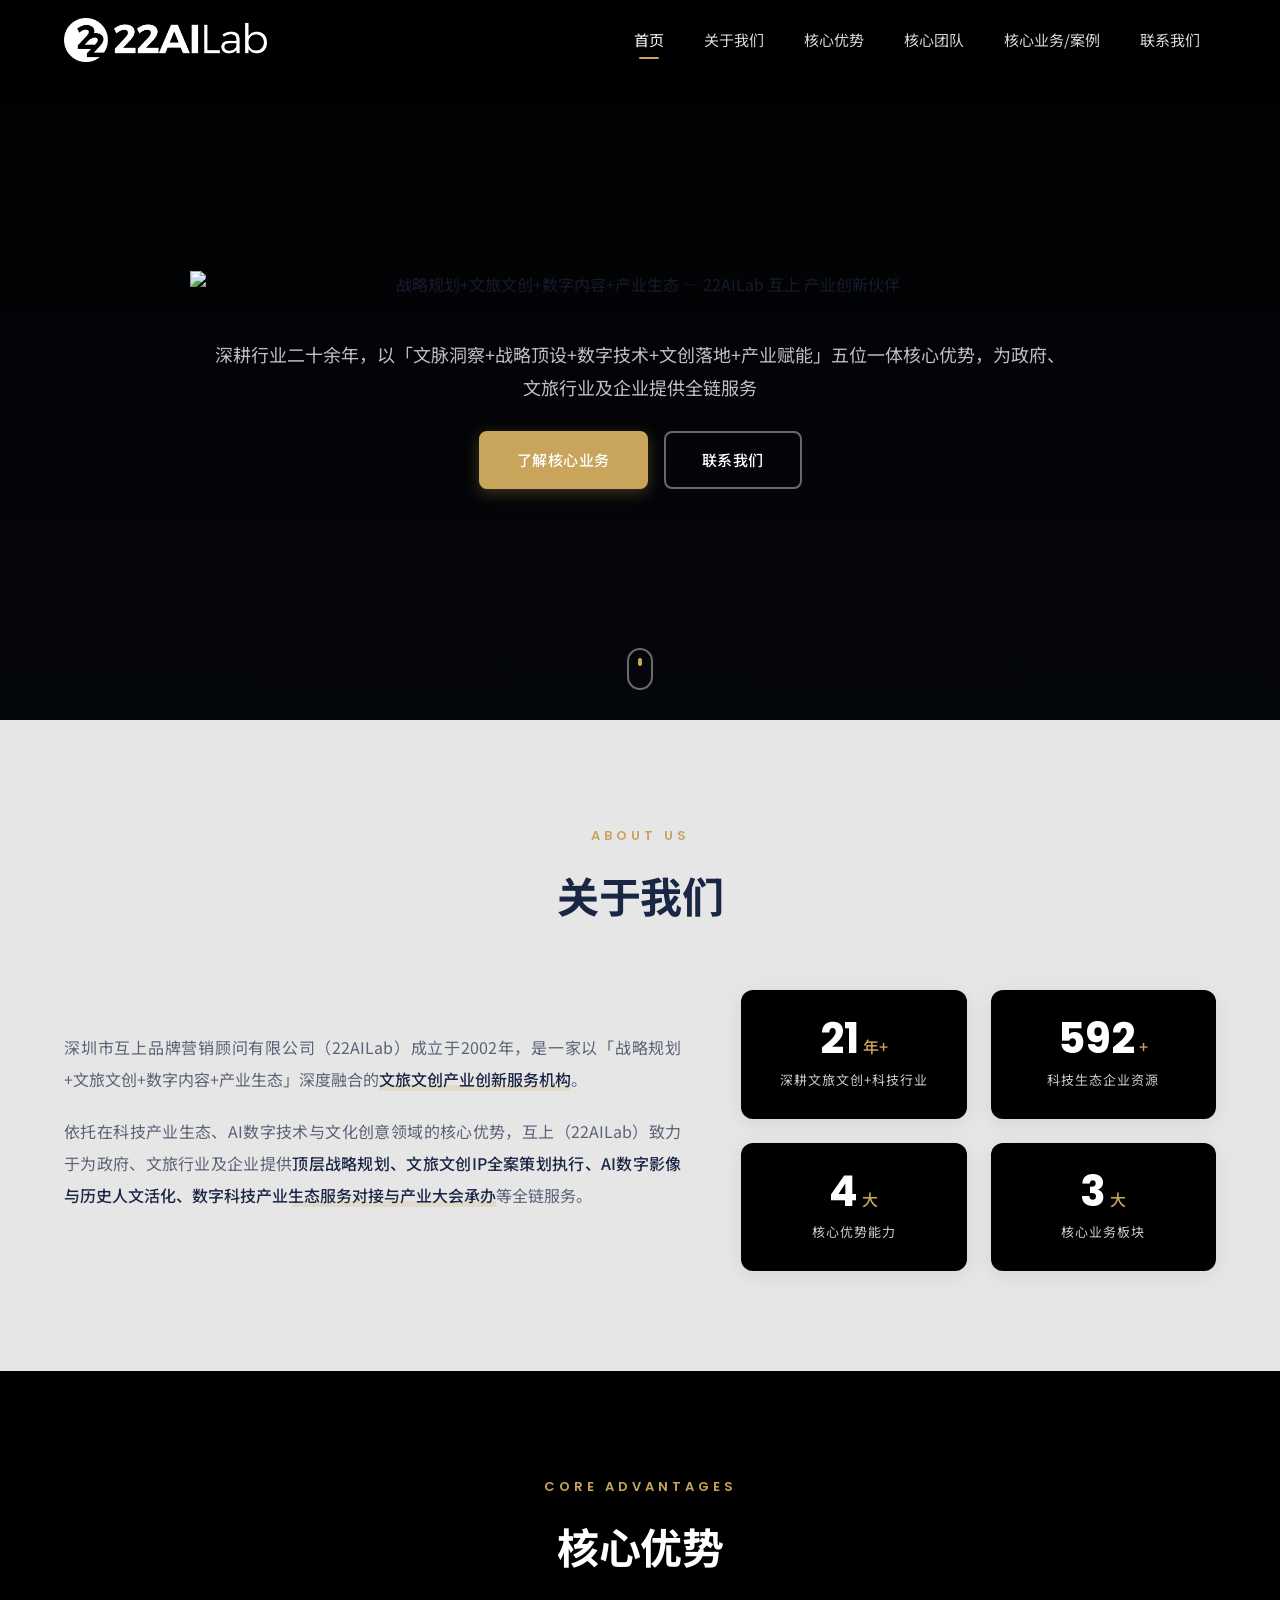
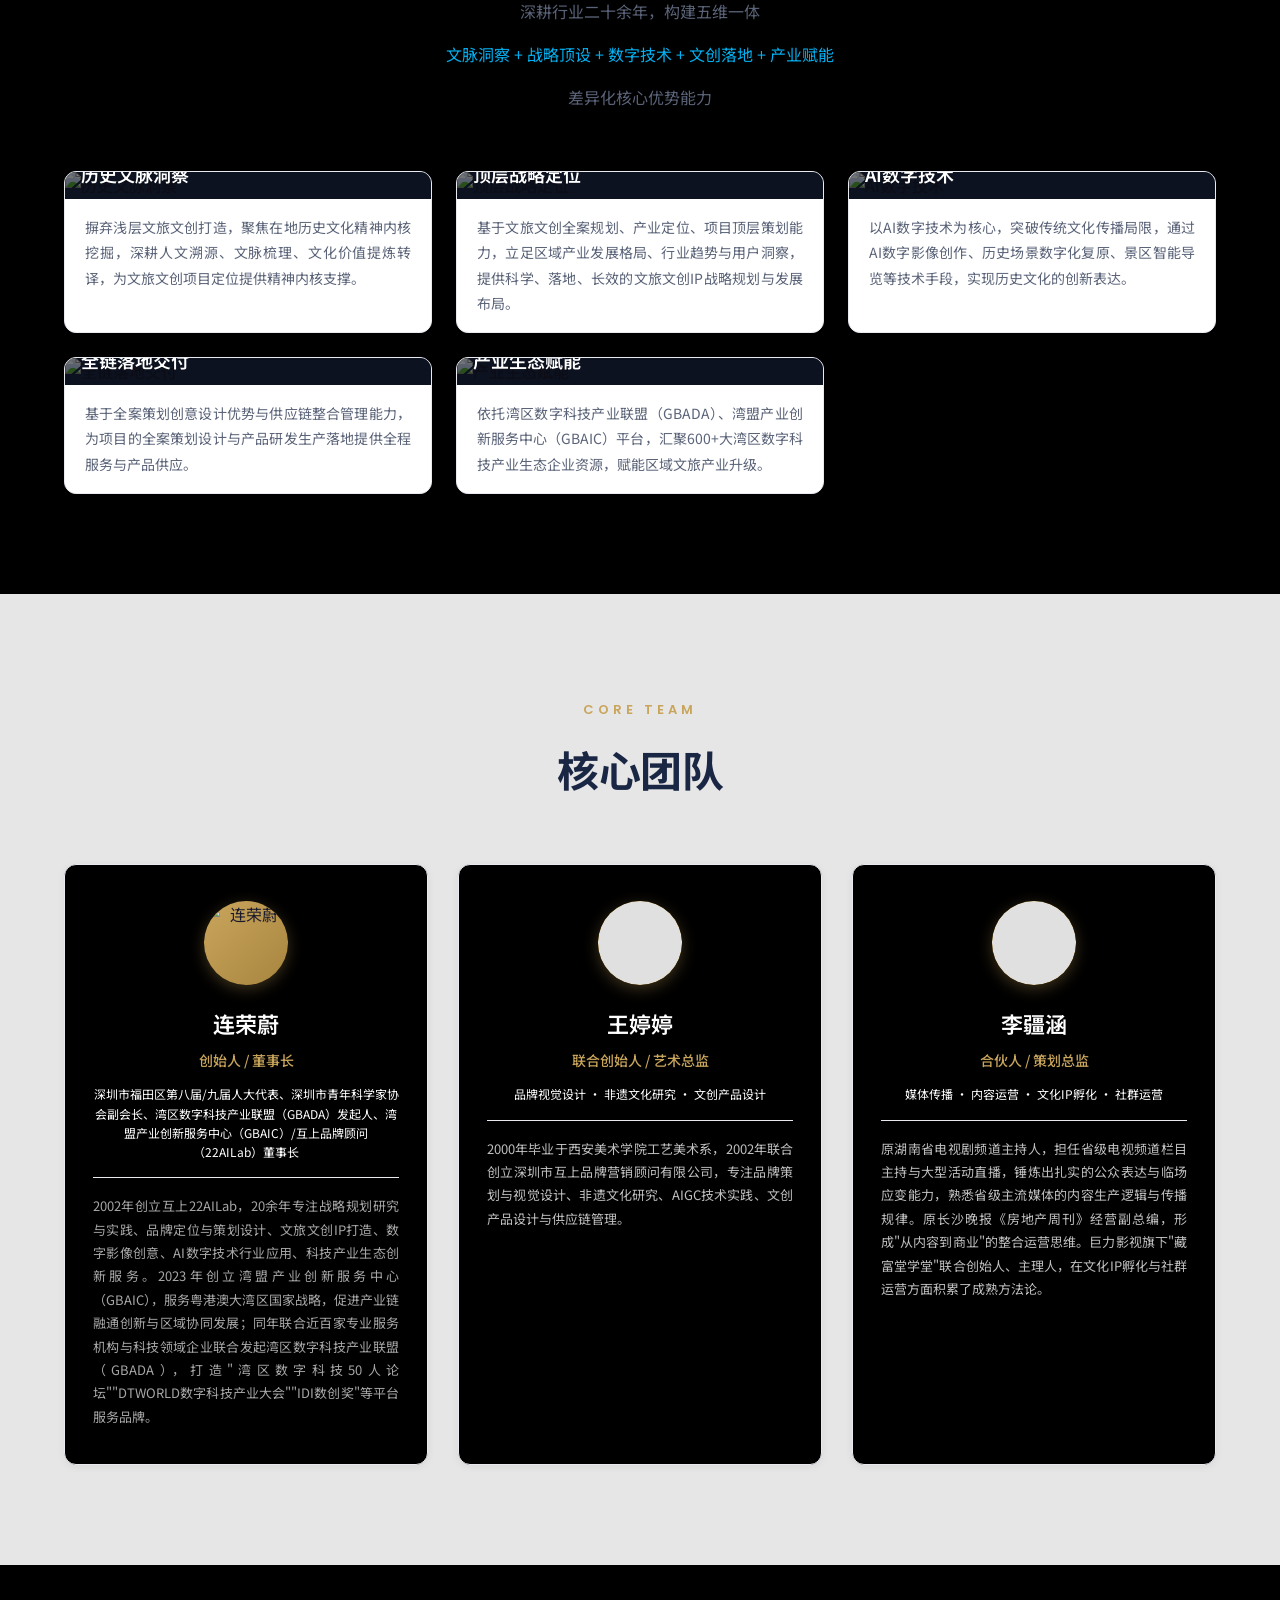
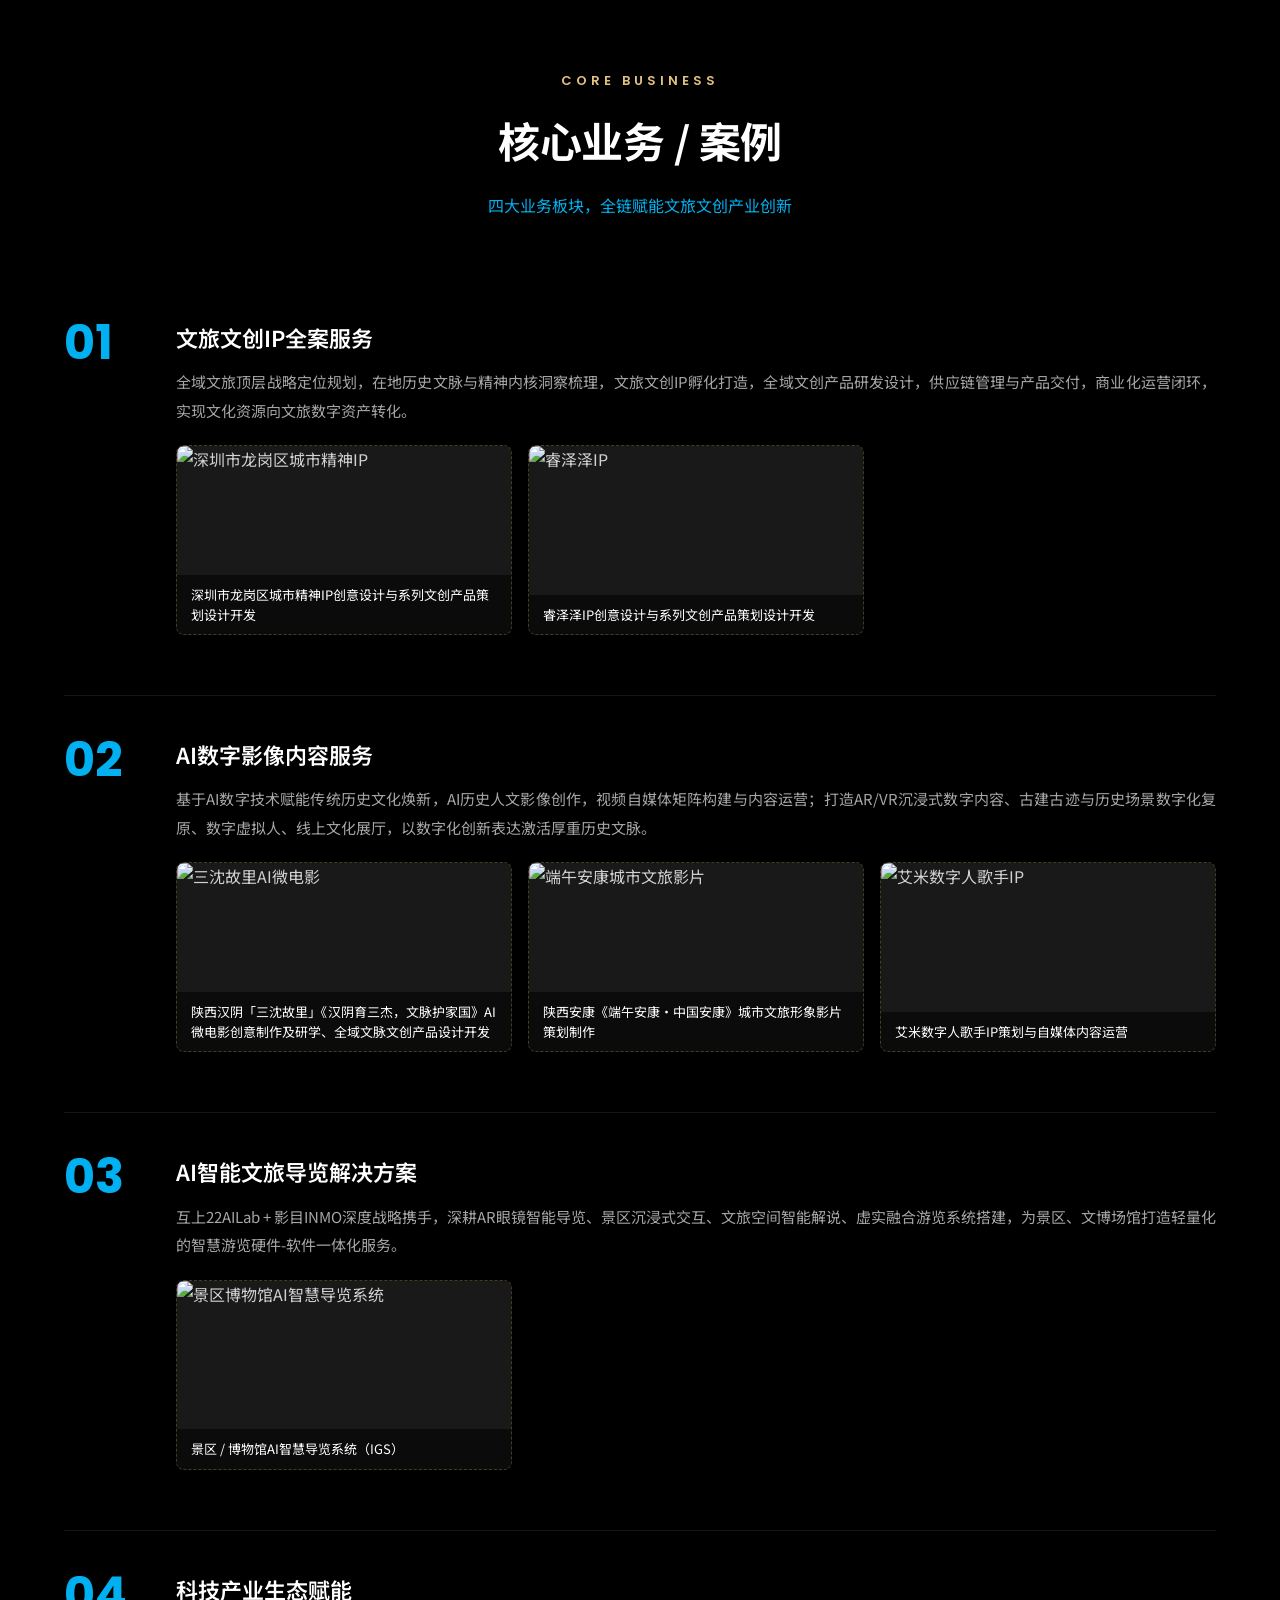
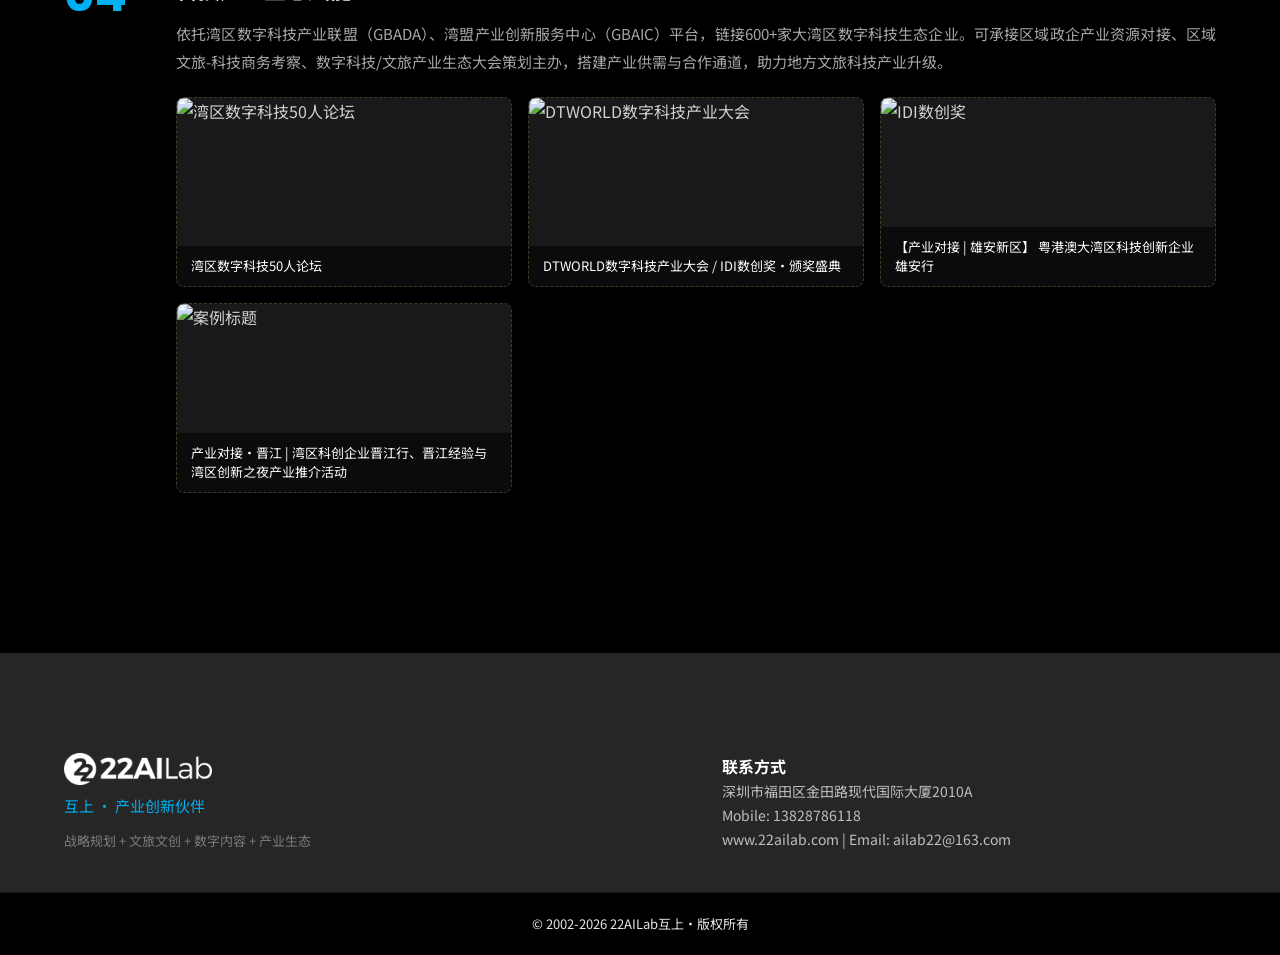
==== commit 4fbdb245: "导航菜单'核心业务'改为'核心业务/案例'" ====
--- a/index.html
+++ b/index.html
@@ -30,7 +30,7 @@
                     <li data-page-node-id="W9hPNavaw30EkFGUFlXnAj"><a data-page-node-id="C1UVTUdM81oPZpOdpA4Ek3" class="nav-link" href="#about"><!--pnid:VtTgdob78zDXRtEzS496bg-->关于我们</a></li>
                     <li data-page-node-id="lyr8hrpmLW2t07iqrTsFbV"><a data-page-node-id="WsJ5Zoa1TO8QlLKQmkJPpB" class="nav-link" href="#advantages"><!--pnid:Jwb2NAfmuFgbIwGp1itxQn-->核心优势</a></li>
                     <li data-page-node-id="2FLUrjWM4iHIkfUiBl1Tz6"><a data-page-node-id="mEvjU9MTRGOb5qwJxklfYc" class="nav-link" href="#team"><!--pnid:eGjp3X22dZxb1LoJBNc5fF-->核心团队</a></li>
-                    <li data-page-node-id="H7rhYa7JIexBXD9LeXwRnC"><a data-page-node-id="umX68SvnTlQlAs0sBTgmNq" class="nav-link" href="#services"><!--pnid:TtTTK4v3ISOe22T5RP1dR3-->核心业务</a></li>
+                    <li data-page-node-id="H7rhYa7JIexBXD9LeXwRnC"><a data-page-node-id="umX68SvnTlQlAs0sBTgmNq" class="nav-link" href="#services"><!--pnid:TtTTK4v3ISOe22T5RP1dR3-->核心业务/案例</a></li>
                     <li data-page-node-id="zJZjqjZej0LhiVhn20mvu4"><a data-page-node-id="HGQQc79RkkmTKSAKTtWjD1" class="nav-link" href="#contact"><!--pnid:zxKFUyHD2Lhzon8MEOxeKF-->联系我们</a></li>
                 </ul>
             </nav>
@@ -307,7 +307,7 @@
         </div>
         <div data-page-node-id="Kdhi1EIft0v7Sk9NQLvWo2" class="footer-bottom" style="background-color:#000000">
             <div data-page-node-id="gCLg4RIur100ejf8sxoe2b" class="container">
-                <p data-page-node-id="mbB6DNAJtB99NPutyZWnUk" style="color:#E7E6E6; white-space:"><!--pnid:ueebbvdAxFSTYtY5IP6RGx-->© 2002-2026 互上22AILab·版权所有</p>
+                <p data-page-node-id="mbB6DNAJtB99NPutyZWnUk" style="color:#E7E6E6; white-space:"><!--pnid:ueebbvdAxFSTYtY5IP6RGx-->© 2002-2026 22AILab互上·版权所有</p>
             </div>
         </div>
     </section>
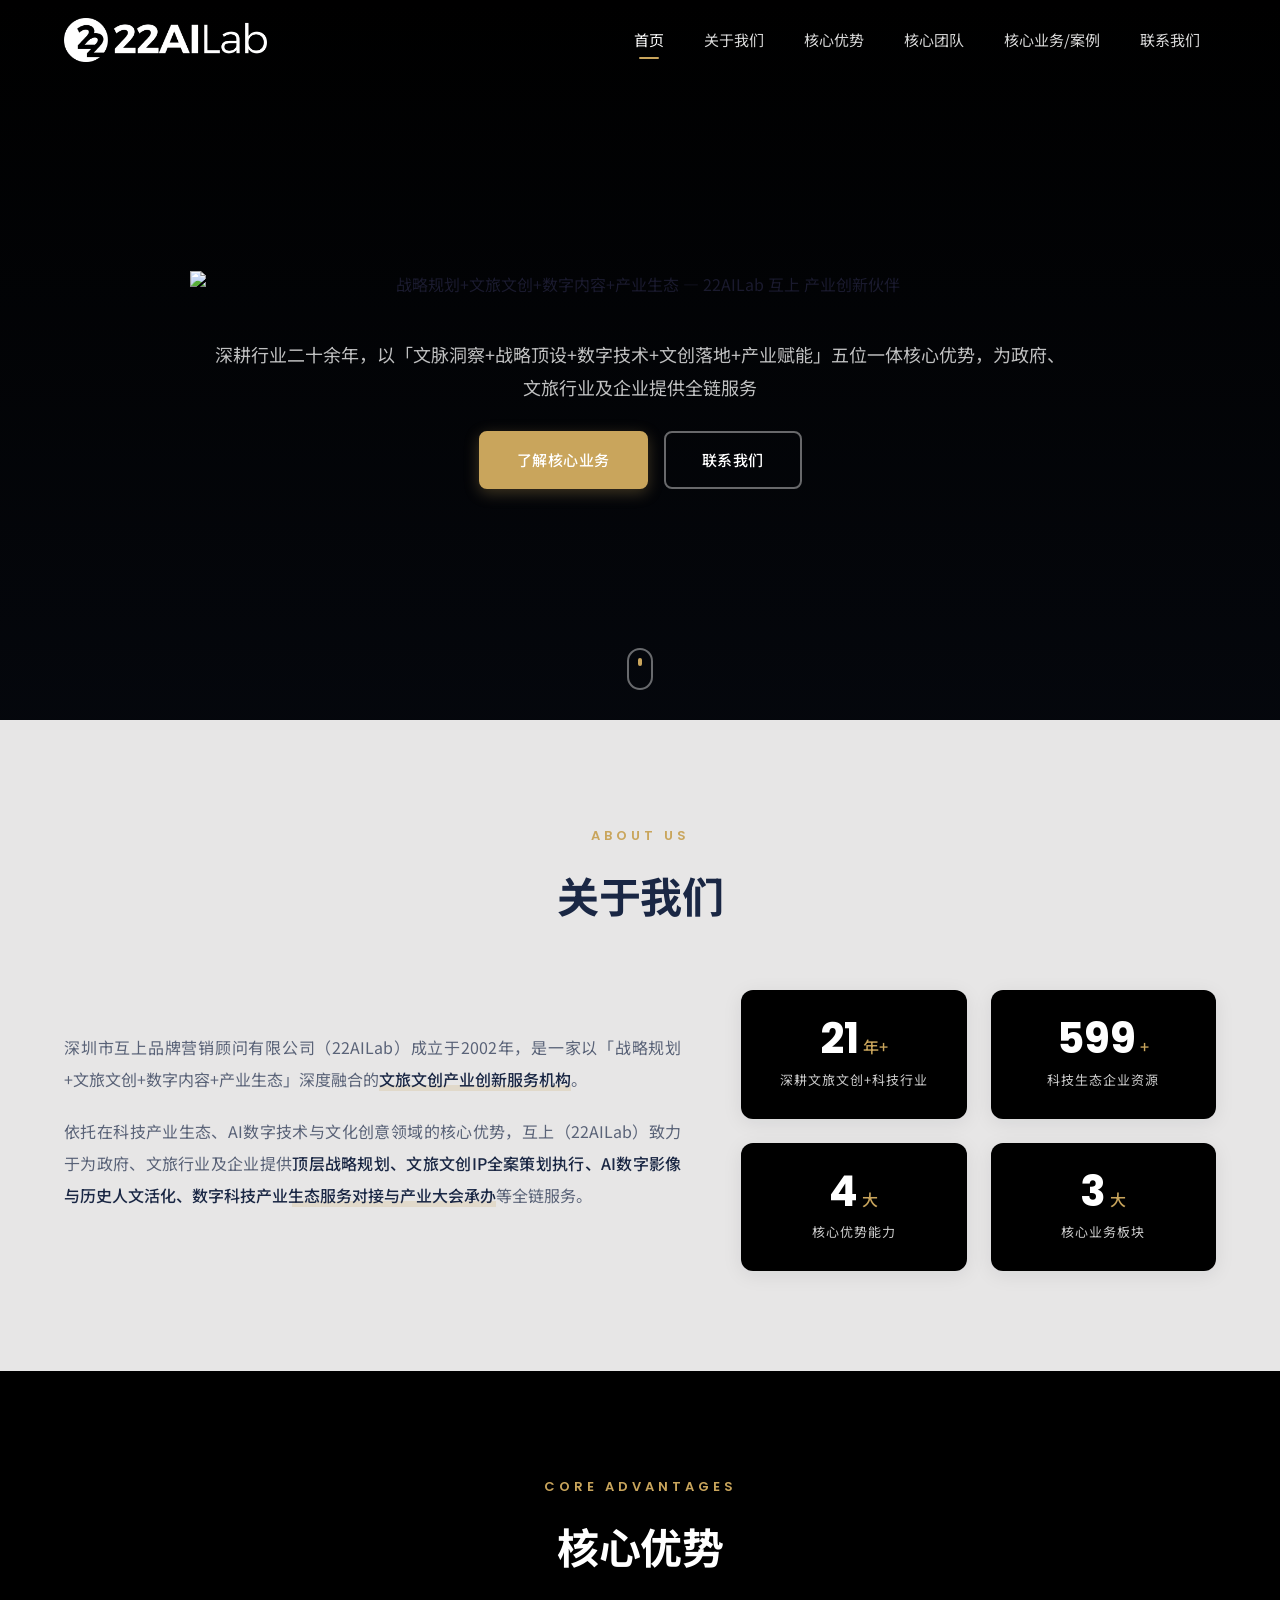
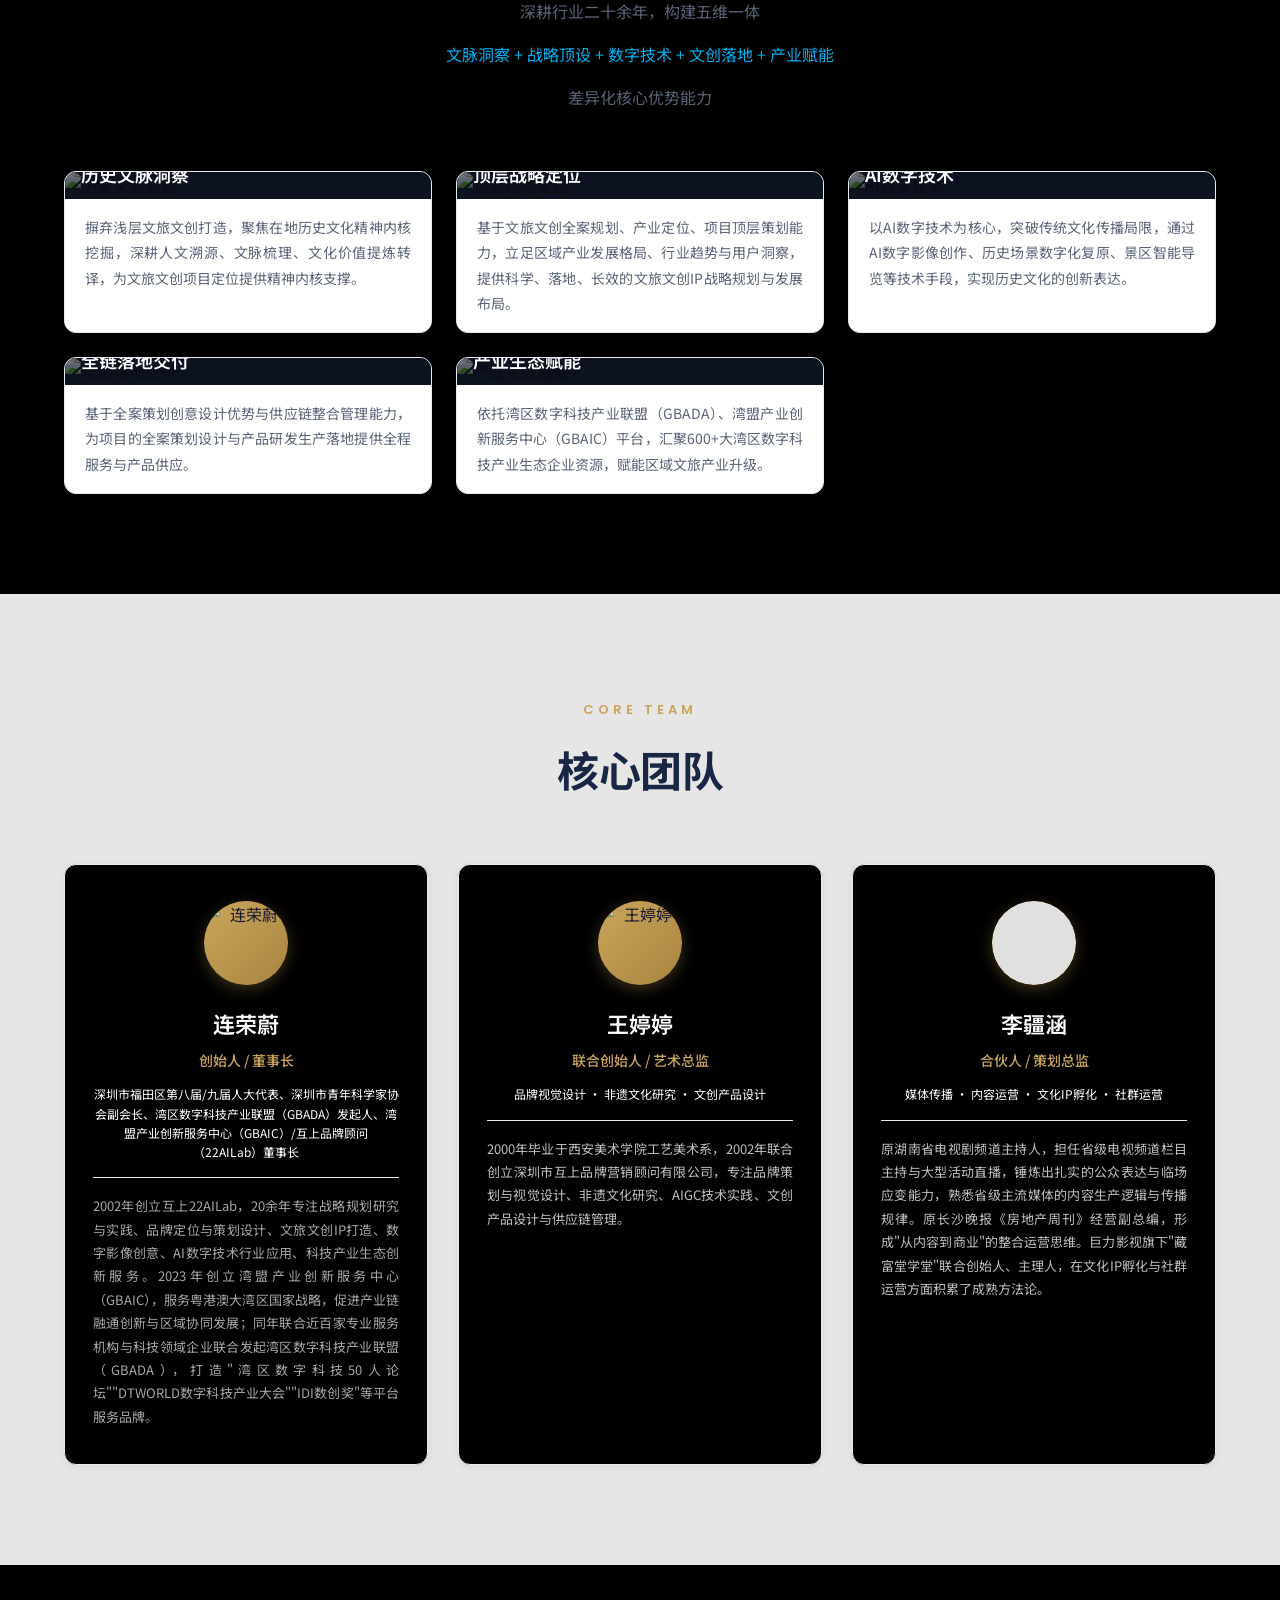
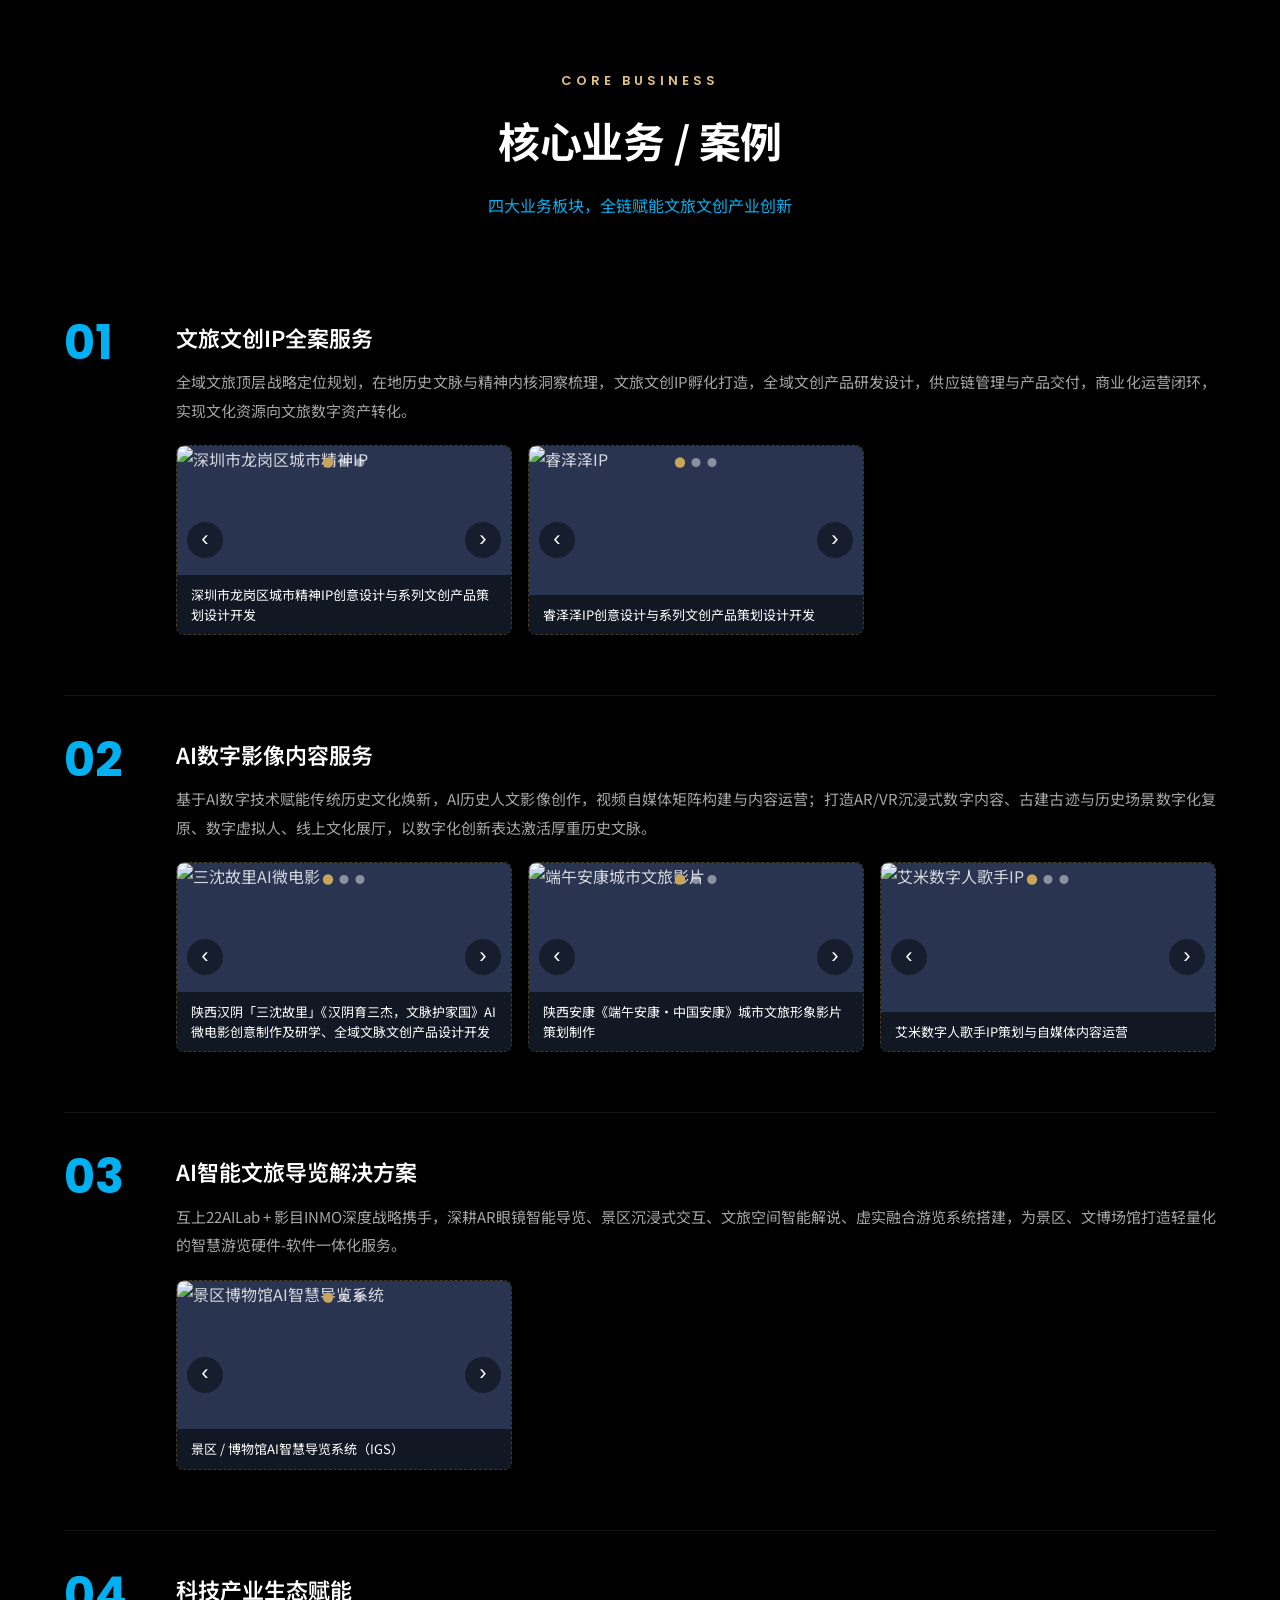
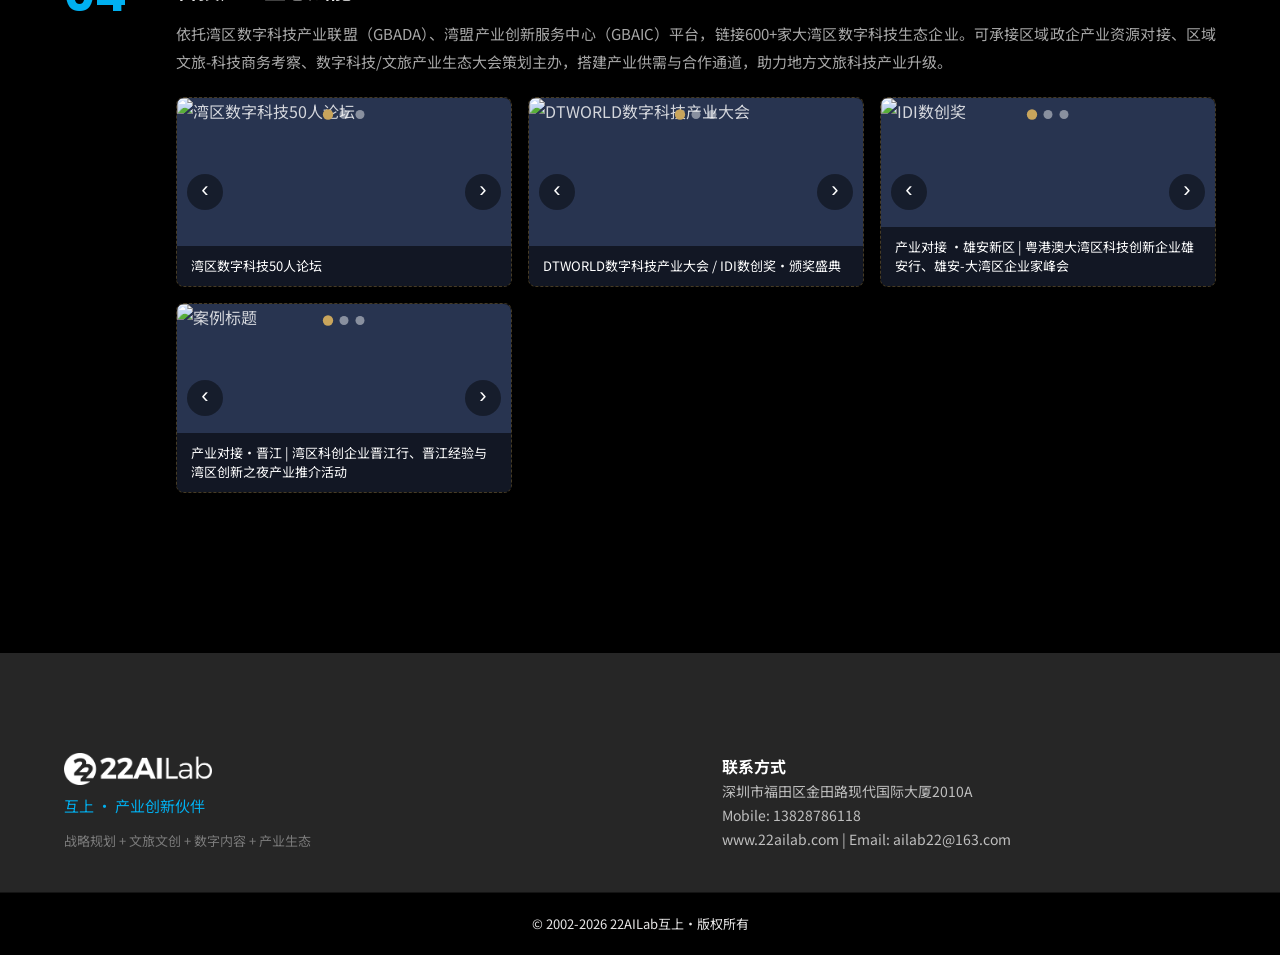
==== commit 93cde40f: "案例卡片改为多图轮播：可上传多张图片，箭头翻页浏览" ====
--- a/index.html
+++ b/index.html
@@ -166,7 +166,7 @@
             <div data-page-node-id="BEZU6RJpeuPbi4E4QE7eEG" class="team-grid">
                 <div data-page-node-id="rJy1m6CegDrrGz18Ppz61d" class="team-card reveal" style="background-color:#000000">
                     <div data-page-node-id="QerpPzvYRG9JgoqQqr17Wj" class="team-avatar">
-                        <img data-page-node-id="zi9YWHm4QePB2E3GCDX6Y6" alt="连荣蔚" class="team-avatar-img" src="https://workbuddy-space-static.codebuddy.work/image/m18NO224HA7An3Jpd9uDYU.jpg">
+                        <img data-page-node-id="zi9YWHm4QePB2E3GCDX6Y6" alt="连荣蔚" class="team-avatar-img" src="https://workbuddy-space-static.codebuddy.work/image/MR99ENQh4mpXQH0msXhpCN.png">
                     </div>
                     <h3 data-page-node-id="GKzTLnpoXShw14OXrnXjpI" class="team-name" style="color:#FFFFFF"><!--pnid:iAMSWz1nQNO2kJ5nnlauWg-->连荣蔚</h3>
                     <p data-page-node-id="UpsG8s20VdrRUTDnbGC9YL" class="team-role"><!--pnid:zhIiDUVqYmYMNerIDhHcVr-->创始人 / 董事长</p>
@@ -175,7 +175,7 @@
                 </div>
                 <div data-page-node-id="Ca8YS5N8BE1zLUUot1K8RA" class="team-card reveal" style="background-color:#000000">
                     <div data-page-node-id="ZHJcBRlbtnYTZ4BAAu08mX" class="team-avatar">
-                        <img data-page-node-id="6b05K22piBEj5iUKo60RfQ" alt="王婷婷" class="team-avatar-img" src="data:image/svg+xml,%3Csvg xmlns='http://www.w3.org/2000/svg' width='84' height='84'%3E%3Crect width='84' height='84' rx='42' fill='%23e0e0e0'/%3E%3C/svg%3E">
+                        <img data-page-node-id="6b05K22piBEj5iUKo60RfQ" alt="王婷婷" class="team-avatar-img" src="https://workbuddy-space-static.codebuddy.work/image/ex8Dm8tne2If6MmcobQYaa.png">
                     </div>
                     <h3 data-page-node-id="sdN8ZPF5874mOylqbPw3Hv" class="team-name" style="color:#FFFFFF"><!--pnid:QJgOlbx1V8SfY32fkHeOdZ-->王婷婷</h3>
                     <p data-page-node-id="5BwgHJSmkpwHeS0d1zEhSG" class="team-role" style="white-space:"><!--pnid:ilPKRJsZLFyUrSwUBPdAKi-->联合创始人 / 艺术总监</p>
@@ -212,11 +212,29 @@
                     <p data-page-node-id="usbiAxL5kW4B6mQNNtBzXG" class="service-desc" style="text-align:justify"><!--pnid:46xj1a64ch4ucRTRjJ7YYL-->全域文旅顶层战略定位规划，在地历史文脉与精神内核洞察梳理，文旅文创IP孵化打造，全域文创产品研发设计，供应链管理与产品交付，商业化运营闭环，实现文化资源向文旅数字资产转化。</p>
                     <div data-page-node-id="iHuoulQmS83I2tSCdomCIy" class="case-images">
                         <div data-page-node-id="zH0A8wLAWUbpE5YrQe9l97" class="case-card">
-                            <img data-page-node-id="k9yO1mcXjSN2mPO3hYFE4t" alt="深圳市龙岗区城市精神IP" class="case-img-placeholder" src="https://workbuddy-space-static.codebuddy.work/image/mBqt4Rv8V2FTWMPVSfcrde.jpg">
+                            <div data-page-node-id="f3pmFpRkhZmgIDuBqw3wPP" class="case-carousel">
+                            <div data-page-node-id="TRnEQALCmMBCO6VPuCt3s9" class="carousel-track">
+                                <img data-page-node-id="k9yO1mcXjSN2mPO3hYFE4t" alt="深圳市龙岗区城市精神IP" class="case-img-placeholder carousel-slide" src="https://workbuddy-space-static.codebuddy.work/image/mBqt4Rv8V2FTWMPVSfcrde.jpg">
+                                <img data-page-node-id="SJiaYyLa1Xk9cZAeBFBUVq" alt="案例图2" class="case-img-placeholder carousel-slide" src="data:image/svg+xml;charset=utf-8,%3Csvg xmlns='http://www.w3.org/2000/svg' viewBox='0 0 640 360'%3E%3Crect width='100%25' height='100%25' fill='%231c2947'/%3E%3Crect x='14' y='14' width='612' height='332' rx='10' fill='none' stroke='%23c9a55c' stroke-width='2' stroke-dasharray='10 8' opacity='0.6'/%3E%3Ccircle cx='320' cy='150' r='36' fill='none' stroke='%23c9a55c' stroke-width='3' opacity='0.8'/%3E%3Ccircle cx='320' cy='150' r='13' fill='none' stroke='%23c9a55c' stroke-width='3' opacity='0.8'/%3E%3Crect x='318' y='108' width='4' height='18' rx='2' fill='%23c9a55c' opacity='0.8'/%3E%3Ctext x='320' y='228' fill='%23ffffff' font-size='30' font-family='sans-serif' text-anchor='middle' font-weight='bold'%3E%E6%A1%88%E4%BE%8B%E5%9B%BE 2%3C/text%3E%3Ctext x='320' y='264' fill='%23c9a55c' font-size='19' font-family='sans-serif' text-anchor='middle'%3E%E7%82%B9%E5%87%BB%E6%9B%BF%E6%8D%A2%E4%B8%8A%E4%BC%A0%E5%9B%BE%E7%89%87%3C/text%3E%3C/svg%3E">
+                                <img data-page-node-id="OhKlhtz40SWVxcnozAUHHr" alt="案例图3" class="case-img-placeholder carousel-slide" src="data:image/svg+xml;charset=utf-8,%3Csvg xmlns='http://www.w3.org/2000/svg' viewBox='0 0 640 360'%3E%3Crect width='100%25' height='100%25' fill='%231c2947'/%3E%3Crect x='14' y='14' width='612' height='332' rx='10' fill='none' stroke='%23c9a55c' stroke-width='2' stroke-dasharray='10 8' opacity='0.6'/%3E%3Ccircle cx='320' cy='150' r='36' fill='none' stroke='%23c9a55c' stroke-width='3' opacity='0.8'/%3E%3Ccircle cx='320' cy='150' r='13' fill='none' stroke='%23c9a55c' stroke-width='3' opacity='0.8'/%3E%3Crect x='318' y='108' width='4' height='18' rx='2' fill='%23c9a55c' opacity='0.8'/%3E%3Ctext x='320' y='228' fill='%23ffffff' font-size='30' font-family='sans-serif' text-anchor='middle' font-weight='bold'%3E%E6%A1%88%E4%BE%8B%E5%9B%BE 3%3C/text%3E%3Ctext x='320' y='264' fill='%23c9a55c' font-size='19' font-family='sans-serif' text-anchor='middle'%3E%E7%82%B9%E5%87%BB%E6%9B%BF%E6%8D%A2%E4%B8%8A%E4%BC%A0%E5%9B%BE%E7%89%87%3C/text%3E%3C/svg%3E">
+                            </div>
+                            <button type="button" class="carousel-btn carousel-prev" aria-label="上一张">&#8249;</button>
+                            <button type="button" class="carousel-btn carousel-next" aria-label="下一张">&#8250;</button>
+                            <div class="carousel-dots"></div>
+                        </div>
                             <div data-page-node-id="Rf6jhWdyEwZPYsodgweyf6" class="case-caption"><span data-page-node-id="H7klsOtvU47ROHLwPTF0uX" class="case-tag"><!--pnid:VN1IclkEvHqWadBB3uLP60-->深圳市龙岗区城市精神IP创意设计与系列文创产品策划设计开发</span></div>
                         </div>
                         <div data-page-node-id="MM5sPxtazKhjarwxZOT5Qw" class="case-card">
-                            <img data-page-node-id="6UsZDJnYoXGWioRFWJDrFq" alt="睿泽泽IP" class="case-img-placeholder" src="https://workbuddy-space-static.codebuddy.work/image/4IBDXUZFOIgS1EfMTbk1mW.png">
+                            <div data-page-node-id="spW3F3Og6dKyk3ULvU5G1y" class="case-carousel">
+                            <div data-page-node-id="SPvzN2wJJZ56PiwYW8Lzt2" class="carousel-track">
+                                <img data-page-node-id="6UsZDJnYoXGWioRFWJDrFq" alt="睿泽泽IP" class="case-img-placeholder carousel-slide" src="https://workbuddy-space-static.codebuddy.work/image/4IBDXUZFOIgS1EfMTbk1mW.png">
+                                <img data-page-node-id="rxnsY9gEdPDcngTYhz36Jh" alt="案例图2" class="case-img-placeholder carousel-slide" src="data:image/svg+xml;charset=utf-8,%3Csvg xmlns='http://www.w3.org/2000/svg' viewBox='0 0 640 360'%3E%3Crect width='100%25' height='100%25' fill='%231c2947'/%3E%3Crect x='14' y='14' width='612' height='332' rx='10' fill='none' stroke='%23c9a55c' stroke-width='2' stroke-dasharray='10 8' opacity='0.6'/%3E%3Ccircle cx='320' cy='150' r='36' fill='none' stroke='%23c9a55c' stroke-width='3' opacity='0.8'/%3E%3Ccircle cx='320' cy='150' r='13' fill='none' stroke='%23c9a55c' stroke-width='3' opacity='0.8'/%3E%3Crect x='318' y='108' width='4' height='18' rx='2' fill='%23c9a55c' opacity='0.8'/%3E%3Ctext x='320' y='228' fill='%23ffffff' font-size='30' font-family='sans-serif' text-anchor='middle' font-weight='bold'%3E%E6%A1%88%E4%BE%8B%E5%9B%BE 2%3C/text%3E%3Ctext x='320' y='264' fill='%23c9a55c' font-size='19' font-family='sans-serif' text-anchor='middle'%3E%E7%82%B9%E5%87%BB%E6%9B%BF%E6%8D%A2%E4%B8%8A%E4%BC%A0%E5%9B%BE%E7%89%87%3C/text%3E%3C/svg%3E">
+                                <img data-page-node-id="CjHIkuJqV3kLoQdT0nVmwA" alt="案例图3" class="case-img-placeholder carousel-slide" src="data:image/svg+xml;charset=utf-8,%3Csvg xmlns='http://www.w3.org/2000/svg' viewBox='0 0 640 360'%3E%3Crect width='100%25' height='100%25' fill='%231c2947'/%3E%3Crect x='14' y='14' width='612' height='332' rx='10' fill='none' stroke='%23c9a55c' stroke-width='2' stroke-dasharray='10 8' opacity='0.6'/%3E%3Ccircle cx='320' cy='150' r='36' fill='none' stroke='%23c9a55c' stroke-width='3' opacity='0.8'/%3E%3Ccircle cx='320' cy='150' r='13' fill='none' stroke='%23c9a55c' stroke-width='3' opacity='0.8'/%3E%3Crect x='318' y='108' width='4' height='18' rx='2' fill='%23c9a55c' opacity='0.8'/%3E%3Ctext x='320' y='228' fill='%23ffffff' font-size='30' font-family='sans-serif' text-anchor='middle' font-weight='bold'%3E%E6%A1%88%E4%BE%8B%E5%9B%BE 3%3C/text%3E%3Ctext x='320' y='264' fill='%23c9a55c' font-size='19' font-family='sans-serif' text-anchor='middle'%3E%E7%82%B9%E5%87%BB%E6%9B%BF%E6%8D%A2%E4%B8%8A%E4%BC%A0%E5%9B%BE%E7%89%87%3C/text%3E%3C/svg%3E">
+                            </div>
+                            <button type="button" class="carousel-btn carousel-prev" aria-label="上一张">&#8249;</button>
+                            <button type="button" class="carousel-btn carousel-next" aria-label="下一张">&#8250;</button>
+                            <div class="carousel-dots"></div>
+                        </div>
                             <div data-page-node-id="tgh8Cs3HEaQQ9damA66esp" class="case-caption"><span data-page-node-id="x4gX9lkpsDULhEsfdGGTem" class="case-tag"><!--pnid:EWzC3q0QKDKGCMhuiKTYoE-->睿泽泽IP创意设计与系列文创产品策划设计开发</span></div>
                         </div>
                     </div>
@@ -231,15 +249,42 @@
                     <p data-page-node-id="Glh5Rxop5uBNjKTGKkWRZr" class="service-desc" style="text-align:justify"><!--pnid:LairVRTKZMBEIEHpKbs53L-->基于AI数字技术赋能传统历史文化焕新，AI历史人文影像创作，视频自媒体矩阵构建与内容运营；打造AR/VR沉浸式数字内容、古建古迹与历史场景数字化复原、数字虚拟人、线上文化展厅，以数字化创新表达激活厚重历史文脉。</p>
                     <div data-page-node-id="O1LdN1WlrVvCaHvQt0d8Xt" class="case-images">
                         <div data-page-node-id="WqeRccZnkN1Uz8v1lEHtYE" class="case-card">
-                            <img data-page-node-id="mf8kub0AsNnspPTnUmZtr3" alt="三沈故里AI微电影" class="case-img-placeholder" src="https://workbuddy-space-static.codebuddy.work/image/SxcBRdyCjucgeMgbu2dgMh.jpg">
+                            <div data-page-node-id="FpeXlRSMkPsgYJqNt5Gq1d" class="case-carousel">
+                            <div data-page-node-id="L1zD91dEaEETeJ4JCkgbrL" class="carousel-track">
+                                <img data-page-node-id="mf8kub0AsNnspPTnUmZtr3" alt="三沈故里AI微电影" class="case-img-placeholder carousel-slide" src="https://workbuddy-space-static.codebuddy.work/image/SxcBRdyCjucgeMgbu2dgMh.jpg">
+                                <img data-page-node-id="oRwsQUtPWfUxSoC54TjZez" alt="案例图2" class="case-img-placeholder carousel-slide" src="data:image/svg+xml;charset=utf-8,%3Csvg xmlns='http://www.w3.org/2000/svg' viewBox='0 0 640 360'%3E%3Crect width='100%25' height='100%25' fill='%231c2947'/%3E%3Crect x='14' y='14' width='612' height='332' rx='10' fill='none' stroke='%23c9a55c' stroke-width='2' stroke-dasharray='10 8' opacity='0.6'/%3E%3Ccircle cx='320' cy='150' r='36' fill='none' stroke='%23c9a55c' stroke-width='3' opacity='0.8'/%3E%3Ccircle cx='320' cy='150' r='13' fill='none' stroke='%23c9a55c' stroke-width='3' opacity='0.8'/%3E%3Crect x='318' y='108' width='4' height='18' rx='2' fill='%23c9a55c' opacity='0.8'/%3E%3Ctext x='320' y='228' fill='%23ffffff' font-size='30' font-family='sans-serif' text-anchor='middle' font-weight='bold'%3E%E6%A1%88%E4%BE%8B%E5%9B%BE 2%3C/text%3E%3Ctext x='320' y='264' fill='%23c9a55c' font-size='19' font-family='sans-serif' text-anchor='middle'%3E%E7%82%B9%E5%87%BB%E6%9B%BF%E6%8D%A2%E4%B8%8A%E4%BC%A0%E5%9B%BE%E7%89%87%3C/text%3E%3C/svg%3E">
+                                <img data-page-node-id="L4qKV6ukqAUINnlbH93Ua3" alt="案例图3" class="case-img-placeholder carousel-slide" src="data:image/svg+xml;charset=utf-8,%3Csvg xmlns='http://www.w3.org/2000/svg' viewBox='0 0 640 360'%3E%3Crect width='100%25' height='100%25' fill='%231c2947'/%3E%3Crect x='14' y='14' width='612' height='332' rx='10' fill='none' stroke='%23c9a55c' stroke-width='2' stroke-dasharray='10 8' opacity='0.6'/%3E%3Ccircle cx='320' cy='150' r='36' fill='none' stroke='%23c9a55c' stroke-width='3' opacity='0.8'/%3E%3Ccircle cx='320' cy='150' r='13' fill='none' stroke='%23c9a55c' stroke-width='3' opacity='0.8'/%3E%3Crect x='318' y='108' width='4' height='18' rx='2' fill='%23c9a55c' opacity='0.8'/%3E%3Ctext x='320' y='228' fill='%23ffffff' font-size='30' font-family='sans-serif' text-anchor='middle' font-weight='bold'%3E%E6%A1%88%E4%BE%8B%E5%9B%BE 3%3C/text%3E%3Ctext x='320' y='264' fill='%23c9a55c' font-size='19' font-family='sans-serif' text-anchor='middle'%3E%E7%82%B9%E5%87%BB%E6%9B%BF%E6%8D%A2%E4%B8%8A%E4%BC%A0%E5%9B%BE%E7%89%87%3C/text%3E%3C/svg%3E">
+                            </div>
+                            <button type="button" class="carousel-btn carousel-prev" aria-label="上一张">&#8249;</button>
+                            <button type="button" class="carousel-btn carousel-next" aria-label="下一张">&#8250;</button>
+                            <div class="carousel-dots"></div>
+                        </div>
                             <div data-page-node-id="vI8Hyx1QWsjVzI9Q1dVLPA" class="case-caption"><span data-page-node-id="HXLHRhzsdvxk9YLbMY00wd" class="case-tag"><!--pnid:yrEONSkp9kSli38Pt4ZqrM-->陕西汉阴「三沈故里」《汉阴育三杰，文脉护家国》AI微电影创意制作及研学、全域文脉文创产品设计开发</span></div>
                         </div>
                         <div data-page-node-id="D2IZ8Emfn8sYmuWwbW1N12" class="case-card">
-                            <img data-page-node-id="yE1xQ4DjS7ADx1byx9fB5W" alt="端午安康城市文旅影片" class="case-img-placeholder" src="https://workbuddy-space-static.codebuddy.work/image/2Jou2tLXkuew2zxePdwgLA.jpg">
+                            <div data-page-node-id="ODWP2RUaUkX5FXtgkAbnSi" class="case-carousel">
+                            <div data-page-node-id="qRb9uOIfu50Iu7uwhCm2cy" class="carousel-track">
+                                <img data-page-node-id="yE1xQ4DjS7ADx1byx9fB5W" alt="端午安康城市文旅影片" class="case-img-placeholder carousel-slide" src="https://workbuddy-space-static.codebuddy.work/image/2Jou2tLXkuew2zxePdwgLA.jpg">
+                                <img data-page-node-id="pyJmEDDB7fjcVXAEROLK8O" alt="案例图2" class="case-img-placeholder carousel-slide" src="data:image/svg+xml;charset=utf-8,%3Csvg xmlns='http://www.w3.org/2000/svg' viewBox='0 0 640 360'%3E%3Crect width='100%25' height='100%25' fill='%231c2947'/%3E%3Crect x='14' y='14' width='612' height='332' rx='10' fill='none' stroke='%23c9a55c' stroke-width='2' stroke-dasharray='10 8' opacity='0.6'/%3E%3Ccircle cx='320' cy='150' r='36' fill='none' stroke='%23c9a55c' stroke-width='3' opacity='0.8'/%3E%3Ccircle cx='320' cy='150' r='13' fill='none' stroke='%23c9a55c' stroke-width='3' opacity='0.8'/%3E%3Crect x='318' y='108' width='4' height='18' rx='2' fill='%23c9a55c' opacity='0.8'/%3E%3Ctext x='320' y='228' fill='%23ffffff' font-size='30' font-family='sans-serif' text-anchor='middle' font-weight='bold'%3E%E6%A1%88%E4%BE%8B%E5%9B%BE 2%3C/text%3E%3Ctext x='320' y='264' fill='%23c9a55c' font-size='19' font-family='sans-serif' text-anchor='middle'%3E%E7%82%B9%E5%87%BB%E6%9B%BF%E6%8D%A2%E4%B8%8A%E4%BC%A0%E5%9B%BE%E7%89%87%3C/text%3E%3C/svg%3E">
+                                <img data-page-node-id="vGhLyMKGGPckpKHsrDVkYw" alt="案例图3" class="case-img-placeholder carousel-slide" src="data:image/svg+xml;charset=utf-8,%3Csvg xmlns='http://www.w3.org/2000/svg' viewBox='0 0 640 360'%3E%3Crect width='100%25' height='100%25' fill='%231c2947'/%3E%3Crect x='14' y='14' width='612' height='332' rx='10' fill='none' stroke='%23c9a55c' stroke-width='2' stroke-dasharray='10 8' opacity='0.6'/%3E%3Ccircle cx='320' cy='150' r='36' fill='none' stroke='%23c9a55c' stroke-width='3' opacity='0.8'/%3E%3Ccircle cx='320' cy='150' r='13' fill='none' stroke='%23c9a55c' stroke-width='3' opacity='0.8'/%3E%3Crect x='318' y='108' width='4' height='18' rx='2' fill='%23c9a55c' opacity='0.8'/%3E%3Ctext x='320' y='228' fill='%23ffffff' font-size='30' font-family='sans-serif' text-anchor='middle' font-weight='bold'%3E%E6%A1%88%E4%BE%8B%E5%9B%BE 3%3C/text%3E%3Ctext x='320' y='264' fill='%23c9a55c' font-size='19' font-family='sans-serif' text-anchor='middle'%3E%E7%82%B9%E5%87%BB%E6%9B%BF%E6%8D%A2%E4%B8%8A%E4%BC%A0%E5%9B%BE%E7%89%87%3C/text%3E%3C/svg%3E">
+                            </div>
+                            <button type="button" class="carousel-btn carousel-prev" aria-label="上一张">&#8249;</button>
+                            <button type="button" class="carousel-btn carousel-next" aria-label="下一张">&#8250;</button>
+                            <div class="carousel-dots"></div>
+                        </div>
                             <div data-page-node-id="xZ1OOCJsgic43oLfNx5kKo" class="case-caption"><span data-page-node-id="mnPbrkSmo7sVy6AVBsjZJ5" class="case-tag"><!--pnid:EorZv9yfVRxHTZ7sdinlD3-->陕西安康《端午安康·中国安康》城市文旅形象影片策划制作</span></div>
                         </div>
                         <div data-page-node-id="Gsr6WcXJnzQlxVNkXSic0m" class="case-card">
-                            <img data-page-node-id="90yDWTuRdR9maFzC87d5Y1" alt="艾米数字人歌手IP" class="case-img-placeholder" src="https://workbuddy-space-static.codebuddy.work/image/TAh8pmRTvFOcr8VpVzEfxn.jpg">
+                            <div data-page-node-id="vbnoRLOF4M2gDIjEzKuIoz" class="case-carousel">
+                            <div data-page-node-id="rXnCnBbQ7DdhJ2twfrSqtD" class="carousel-track">
+                                <img data-page-node-id="90yDWTuRdR9maFzC87d5Y1" alt="艾米数字人歌手IP" class="case-img-placeholder carousel-slide" src="https://workbuddy-space-static.codebuddy.work/image/TAh8pmRTvFOcr8VpVzEfxn.jpg">
+                                <img data-page-node-id="eozdgrya7LGv8gA4Ckgcqp" alt="案例图2" class="case-img-placeholder carousel-slide" src="data:image/svg+xml;charset=utf-8,%3Csvg xmlns='http://www.w3.org/2000/svg' viewBox='0 0 640 360'%3E%3Crect width='100%25' height='100%25' fill='%231c2947'/%3E%3Crect x='14' y='14' width='612' height='332' rx='10' fill='none' stroke='%23c9a55c' stroke-width='2' stroke-dasharray='10 8' opacity='0.6'/%3E%3Ccircle cx='320' cy='150' r='36' fill='none' stroke='%23c9a55c' stroke-width='3' opacity='0.8'/%3E%3Ccircle cx='320' cy='150' r='13' fill='none' stroke='%23c9a55c' stroke-width='3' opacity='0.8'/%3E%3Crect x='318' y='108' width='4' height='18' rx='2' fill='%23c9a55c' opacity='0.8'/%3E%3Ctext x='320' y='228' fill='%23ffffff' font-size='30' font-family='sans-serif' text-anchor='middle' font-weight='bold'%3E%E6%A1%88%E4%BE%8B%E5%9B%BE 2%3C/text%3E%3Ctext x='320' y='264' fill='%23c9a55c' font-size='19' font-family='sans-serif' text-anchor='middle'%3E%E7%82%B9%E5%87%BB%E6%9B%BF%E6%8D%A2%E4%B8%8A%E4%BC%A0%E5%9B%BE%E7%89%87%3C/text%3E%3C/svg%3E">
+                                <img data-page-node-id="gUCYmxFWXTixAkh8XiM68s" alt="案例图3" class="case-img-placeholder carousel-slide" src="data:image/svg+xml;charset=utf-8,%3Csvg xmlns='http://www.w3.org/2000/svg' viewBox='0 0 640 360'%3E%3Crect width='100%25' height='100%25' fill='%231c2947'/%3E%3Crect x='14' y='14' width='612' height='332' rx='10' fill='none' stroke='%23c9a55c' stroke-width='2' stroke-dasharray='10 8' opacity='0.6'/%3E%3Ccircle cx='320' cy='150' r='36' fill='none' stroke='%23c9a55c' stroke-width='3' opacity='0.8'/%3E%3Ccircle cx='320' cy='150' r='13' fill='none' stroke='%23c9a55c' stroke-width='3' opacity='0.8'/%3E%3Crect x='318' y='108' width='4' height='18' rx='2' fill='%23c9a55c' opacity='0.8'/%3E%3Ctext x='320' y='228' fill='%23ffffff' font-size='30' font-family='sans-serif' text-anchor='middle' font-weight='bold'%3E%E6%A1%88%E4%BE%8B%E5%9B%BE 3%3C/text%3E%3Ctext x='320' y='264' fill='%23c9a55c' font-size='19' font-family='sans-serif' text-anchor='middle'%3E%E7%82%B9%E5%87%BB%E6%9B%BF%E6%8D%A2%E4%B8%8A%E4%BC%A0%E5%9B%BE%E7%89%87%3C/text%3E%3C/svg%3E">
+                            </div>
+                            <button type="button" class="carousel-btn carousel-prev" aria-label="上一张">&#8249;</button>
+                            <button type="button" class="carousel-btn carousel-next" aria-label="下一张">&#8250;</button>
+                            <div class="carousel-dots"></div>
+                        </div>
                             <div data-page-node-id="GYmfO9q3eHQ101AKq6R0P0" class="case-caption"><span data-page-node-id="9WSF0gsuZ17n6e9hpOAoQn" class="case-tag"><!--pnid:pD6tY908qAjgCMrmpbp1e0-->艾米数字人歌手IP策划与自媒体内容运营</span></div>
                         </div>
                     </div>
@@ -254,7 +299,16 @@
                     <p data-page-node-id="tnb1gb7QhVPUxZL1WkT3YY" class="service-desc" style="text-align:justify"><!--pnid:Utyo9fuRE4kb1sRPBKuhki-->互上22AILab + 影目INMO深度战略携手，深耕AR眼镜智能导览、景区沉浸式交互、文旅空间智能解说、虚实融合游览系统搭建，为景区、文博场馆打造轻量化的智慧游览硬件-软件一体化服务。</p>
                     <div data-page-node-id="m4LFLSw0WRGXhs8bKeQRFT" class="case-images">
                         <div data-page-node-id="ObV3F7JV33TeX4KT9NqzbA" class="case-card">
-                            <img data-page-node-id="OqAJzOQ53fO7d43w8OhL8e" alt="景区博物馆AI智慧导览系统" class="case-img-placeholder" src="https://workbuddy-space-static.codebuddy.work/image/0HSNmHFvyTv6N68nezgkfI.png">
+                            <div data-page-node-id="VsLFdACtiBKAIraskk6UT5" class="case-carousel">
+                            <div data-page-node-id="6p5lray1f5n26bXobd8biV" class="carousel-track">
+                                <img data-page-node-id="OqAJzOQ53fO7d43w8OhL8e" alt="景区博物馆AI智慧导览系统" class="case-img-placeholder carousel-slide" src="https://workbuddy-space-static.codebuddy.work/image/0HSNmHFvyTv6N68nezgkfI.png">
+                                <img data-page-node-id="uavBssajTuUdu4oWbZELfo" alt="案例图2" class="case-img-placeholder carousel-slide" src="data:image/svg+xml;charset=utf-8,%3Csvg xmlns='http://www.w3.org/2000/svg' viewBox='0 0 640 360'%3E%3Crect width='100%25' height='100%25' fill='%231c2947'/%3E%3Crect x='14' y='14' width='612' height='332' rx='10' fill='none' stroke='%23c9a55c' stroke-width='2' stroke-dasharray='10 8' opacity='0.6'/%3E%3Ccircle cx='320' cy='150' r='36' fill='none' stroke='%23c9a55c' stroke-width='3' opacity='0.8'/%3E%3Ccircle cx='320' cy='150' r='13' fill='none' stroke='%23c9a55c' stroke-width='3' opacity='0.8'/%3E%3Crect x='318' y='108' width='4' height='18' rx='2' fill='%23c9a55c' opacity='0.8'/%3E%3Ctext x='320' y='228' fill='%23ffffff' font-size='30' font-family='sans-serif' text-anchor='middle' font-weight='bold'%3E%E6%A1%88%E4%BE%8B%E5%9B%BE 2%3C/text%3E%3Ctext x='320' y='264' fill='%23c9a55c' font-size='19' font-family='sans-serif' text-anchor='middle'%3E%E7%82%B9%E5%87%BB%E6%9B%BF%E6%8D%A2%E4%B8%8A%E4%BC%A0%E5%9B%BE%E7%89%87%3C/text%3E%3C/svg%3E">
+                                <img data-page-node-id="YhEmRWeOK7b82CHNUZaaZB" alt="案例图3" class="case-img-placeholder carousel-slide" src="data:image/svg+xml;charset=utf-8,%3Csvg xmlns='http://www.w3.org/2000/svg' viewBox='0 0 640 360'%3E%3Crect width='100%25' height='100%25' fill='%231c2947'/%3E%3Crect x='14' y='14' width='612' height='332' rx='10' fill='none' stroke='%23c9a55c' stroke-width='2' stroke-dasharray='10 8' opacity='0.6'/%3E%3Ccircle cx='320' cy='150' r='36' fill='none' stroke='%23c9a55c' stroke-width='3' opacity='0.8'/%3E%3Ccircle cx='320' cy='150' r='13' fill='none' stroke='%23c9a55c' stroke-width='3' opacity='0.8'/%3E%3Crect x='318' y='108' width='4' height='18' rx='2' fill='%23c9a55c' opacity='0.8'/%3E%3Ctext x='320' y='228' fill='%23ffffff' font-size='30' font-family='sans-serif' text-anchor='middle' font-weight='bold'%3E%E6%A1%88%E4%BE%8B%E5%9B%BE 3%3C/text%3E%3Ctext x='320' y='264' fill='%23c9a55c' font-size='19' font-family='sans-serif' text-anchor='middle'%3E%E7%82%B9%E5%87%BB%E6%9B%BF%E6%8D%A2%E4%B8%8A%E4%BC%A0%E5%9B%BE%E7%89%87%3C/text%3E%3C/svg%3E">
+                            </div>
+                            <button type="button" class="carousel-btn carousel-prev" aria-label="上一张">&#8249;</button>
+                            <button type="button" class="carousel-btn carousel-next" aria-label="下一张">&#8250;</button>
+                            <div class="carousel-dots"></div>
+                        </div>
                             <div data-page-node-id="wKdQ9DyKCM2CSeipNYKvQg" class="case-caption"><span data-page-node-id="zuIQUH1ciFLX6SyFbWMhpm" class="case-tag"><!--pnid:sguGhnzbE0miWvrobyNeFD-->景区 / 博物馆AI智慧导览系统（IGS）</span></div>
                         </div>
                     </div>
@@ -269,19 +323,55 @@
                     <p data-page-node-id="1chXeWZnoVOgqx18sdLIC5" class="service-desc" style="text-align:justify"><!--pnid:kbm2Mt0yHMFG6IMNxPzOMl-->依托湾区数字科技产业联盟（GBADA）、湾盟产业创新服务中心（GBAIC）平台，链接600+家大湾区数字科技生态企业。可承接区域政企产业资源对接、区域文旅-科技商务考察、数字科技/文旅产业生态大会策划主办，搭建产业供需与合作通道，助力地方文旅科技产业升级。</p>
                     <div data-page-node-id="7GxznV5b6PLEcCYYZndVro" class="case-images">
                         <div data-page-node-id="sj1Yt61SM16oajzOZrjsad" class="case-card">
-                            <img data-page-node-id="llPtxvMPIYcIrM0595Aumg" alt="湾区数字科技50人论坛" class="case-img-placeholder" src="https://workbuddy-space-static.codebuddy.work/image/KSTvYKSeQoBNYLXo79Ngj6.png">
+                            <div data-page-node-id="bzSOuW4R3jBcYq1GjbftDk" class="case-carousel">
+                            <div data-page-node-id="GZgz1LxQFfvNTRig82CLxm" class="carousel-track">
+                                <img data-page-node-id="llPtxvMPIYcIrM0595Aumg" alt="湾区数字科技50人论坛" class="case-img-placeholder carousel-slide" src="https://workbuddy-space-static.codebuddy.work/image/KSTvYKSeQoBNYLXo79Ngj6.png">
+                                <img data-page-node-id="fkXJoSKlfUbC1Ia2bF4r27" alt="案例图2" class="case-img-placeholder carousel-slide" src="data:image/svg+xml;charset=utf-8,%3Csvg xmlns='http://www.w3.org/2000/svg' viewBox='0 0 640 360'%3E%3Crect width='100%25' height='100%25' fill='%231c2947'/%3E%3Crect x='14' y='14' width='612' height='332' rx='10' fill='none' stroke='%23c9a55c' stroke-width='2' stroke-dasharray='10 8' opacity='0.6'/%3E%3Ccircle cx='320' cy='150' r='36' fill='none' stroke='%23c9a55c' stroke-width='3' opacity='0.8'/%3E%3Ccircle cx='320' cy='150' r='13' fill='none' stroke='%23c9a55c' stroke-width='3' opacity='0.8'/%3E%3Crect x='318' y='108' width='4' height='18' rx='2' fill='%23c9a55c' opacity='0.8'/%3E%3Ctext x='320' y='228' fill='%23ffffff' font-size='30' font-family='sans-serif' text-anchor='middle' font-weight='bold'%3E%E6%A1%88%E4%BE%8B%E5%9B%BE 2%3C/text%3E%3Ctext x='320' y='264' fill='%23c9a55c' font-size='19' font-family='sans-serif' text-anchor='middle'%3E%E7%82%B9%E5%87%BB%E6%9B%BF%E6%8D%A2%E4%B8%8A%E4%BC%A0%E5%9B%BE%E7%89%87%3C/text%3E%3C/svg%3E">
+                                <img data-page-node-id="mUinVeONSZLTUQvo9x9Yta" alt="案例图3" class="case-img-placeholder carousel-slide" src="data:image/svg+xml;charset=utf-8,%3Csvg xmlns='http://www.w3.org/2000/svg' viewBox='0 0 640 360'%3E%3Crect width='100%25' height='100%25' fill='%231c2947'/%3E%3Crect x='14' y='14' width='612' height='332' rx='10' fill='none' stroke='%23c9a55c' stroke-width='2' stroke-dasharray='10 8' opacity='0.6'/%3E%3Ccircle cx='320' cy='150' r='36' fill='none' stroke='%23c9a55c' stroke-width='3' opacity='0.8'/%3E%3Ccircle cx='320' cy='150' r='13' fill='none' stroke='%23c9a55c' stroke-width='3' opacity='0.8'/%3E%3Crect x='318' y='108' width='4' height='18' rx='2' fill='%23c9a55c' opacity='0.8'/%3E%3Ctext x='320' y='228' fill='%23ffffff' font-size='30' font-family='sans-serif' text-anchor='middle' font-weight='bold'%3E%E6%A1%88%E4%BE%8B%E5%9B%BE 3%3C/text%3E%3Ctext x='320' y='264' fill='%23c9a55c' font-size='19' font-family='sans-serif' text-anchor='middle'%3E%E7%82%B9%E5%87%BB%E6%9B%BF%E6%8D%A2%E4%B8%8A%E4%BC%A0%E5%9B%BE%E7%89%87%3C/text%3E%3C/svg%3E">
+                            </div>
+                            <button type="button" class="carousel-btn carousel-prev" aria-label="上一张">&#8249;</button>
+                            <button type="button" class="carousel-btn carousel-next" aria-label="下一张">&#8250;</button>
+                            <div class="carousel-dots"></div>
+                        </div>
                             <div data-page-node-id="UJrngqEEqCiKU8EKzI0t0V" class="case-caption"><span data-page-node-id="yo5xU2BTBcNK77d5rTUEWC" class="case-tag"><!--pnid:IGxb0D35we1smkMCQEKdVs-->湾区数字科技50人论坛</span></div>
                         </div>
                         <div data-page-node-id="jrTsbxYRrT1W28R3KC3S94" class="case-card">
-                            <img data-page-node-id="9HdR8jSAXFmbWALxkhAf33" alt="DTWORLD数字科技产业大会" class="case-img-placeholder" src="https://workbuddy-space-static.codebuddy.work/image/a5gTSedkm4QiSLE2Of9qmN.png">
+                            <div data-page-node-id="QUahaVYZPwM8Goso7AKv2i" class="case-carousel">
+                            <div data-page-node-id="ugcYLATbjTFLRCiEJJDcQ2" class="carousel-track">
+                                <img data-page-node-id="9HdR8jSAXFmbWALxkhAf33" alt="DTWORLD数字科技产业大会" class="case-img-placeholder carousel-slide" src="https://workbuddy-space-static.codebuddy.work/image/a5gTSedkm4QiSLE2Of9qmN.png">
+                                <img data-page-node-id="jyv38EcWXly7Pttct80BLW" alt="案例图2" class="case-img-placeholder carousel-slide" src="data:image/svg+xml;charset=utf-8,%3Csvg xmlns='http://www.w3.org/2000/svg' viewBox='0 0 640 360'%3E%3Crect width='100%25' height='100%25' fill='%231c2947'/%3E%3Crect x='14' y='14' width='612' height='332' rx='10' fill='none' stroke='%23c9a55c' stroke-width='2' stroke-dasharray='10 8' opacity='0.6'/%3E%3Ccircle cx='320' cy='150' r='36' fill='none' stroke='%23c9a55c' stroke-width='3' opacity='0.8'/%3E%3Ccircle cx='320' cy='150' r='13' fill='none' stroke='%23c9a55c' stroke-width='3' opacity='0.8'/%3E%3Crect x='318' y='108' width='4' height='18' rx='2' fill='%23c9a55c' opacity='0.8'/%3E%3Ctext x='320' y='228' fill='%23ffffff' font-size='30' font-family='sans-serif' text-anchor='middle' font-weight='bold'%3E%E6%A1%88%E4%BE%8B%E5%9B%BE 2%3C/text%3E%3Ctext x='320' y='264' fill='%23c9a55c' font-size='19' font-family='sans-serif' text-anchor='middle'%3E%E7%82%B9%E5%87%BB%E6%9B%BF%E6%8D%A2%E4%B8%8A%E4%BC%A0%E5%9B%BE%E7%89%87%3C/text%3E%3C/svg%3E">
+                                <img data-page-node-id="N4pb7RJwVcf6WKU77MuNgy" alt="案例图3" class="case-img-placeholder carousel-slide" src="data:image/svg+xml;charset=utf-8,%3Csvg xmlns='http://www.w3.org/2000/svg' viewBox='0 0 640 360'%3E%3Crect width='100%25' height='100%25' fill='%231c2947'/%3E%3Crect x='14' y='14' width='612' height='332' rx='10' fill='none' stroke='%23c9a55c' stroke-width='2' stroke-dasharray='10 8' opacity='0.6'/%3E%3Ccircle cx='320' cy='150' r='36' fill='none' stroke='%23c9a55c' stroke-width='3' opacity='0.8'/%3E%3Ccircle cx='320' cy='150' r='13' fill='none' stroke='%23c9a55c' stroke-width='3' opacity='0.8'/%3E%3Crect x='318' y='108' width='4' height='18' rx='2' fill='%23c9a55c' opacity='0.8'/%3E%3Ctext x='320' y='228' fill='%23ffffff' font-size='30' font-family='sans-serif' text-anchor='middle' font-weight='bold'%3E%E6%A1%88%E4%BE%8B%E5%9B%BE 3%3C/text%3E%3Ctext x='320' y='264' fill='%23c9a55c' font-size='19' font-family='sans-serif' text-anchor='middle'%3E%E7%82%B9%E5%87%BB%E6%9B%BF%E6%8D%A2%E4%B8%8A%E4%BC%A0%E5%9B%BE%E7%89%87%3C/text%3E%3C/svg%3E">
+                            </div>
+                            <button type="button" class="carousel-btn carousel-prev" aria-label="上一张">&#8249;</button>
+                            <button type="button" class="carousel-btn carousel-next" aria-label="下一张">&#8250;</button>
+                            <div class="carousel-dots"></div>
+                        </div>
                             <div data-page-node-id="KjC62HYBLEZxzELGfrWNYF" class="case-caption"><span data-page-node-id="fyP1myKoAnkXGorAlG17cn" class="case-tag" style="white-space:"><!--pnid:V1Kpi8EIV3YKEX2kdqHkpi-->DTWORLD数字科技产业大会 / IDI数创奖·颁奖盛典</span></div>
                         </div>
                         <div data-page-node-id="c5mOZdOH9oPJXJKgp3xX4C" class="case-card">
-                            <img data-page-node-id="oseBBPNeKFFnWMDbYVMq5u" alt="IDI数创奖" class="case-img-placeholder" src="https://workbuddy-space-static.codebuddy.work/image/Jq2klJmH2oWhP4nDUNm9LJ.jpg">
-                            <div data-page-node-id="d0QLJTepMJrXfxVmDFdcYG" class="case-caption"><span data-page-node-id="fmV4po27602pNOTM8z46oz" class="case-tag" style="white-space:"><!--pnid:boTvMmGrclHlSFSUYME3IO-->【产业对接 | 雄安新区】 粤港澳大湾区科技创新企业雄安行</span></div>
+                            <div data-page-node-id="E2WpW5HnvkUdXO3NRWMz6R" class="case-carousel">
+                            <div data-page-node-id="S2pcUY6kYaHLbgWdKX25t5" class="carousel-track">
+                                <img data-page-node-id="oseBBPNeKFFnWMDbYVMq5u" alt="IDI数创奖" class="case-img-placeholder carousel-slide" src="https://workbuddy-space-static.codebuddy.work/image/Jq2klJmH2oWhP4nDUNm9LJ.jpg">
+                                <img data-page-node-id="Gpr8Yax4wtOXpJrWZGSALv" alt="案例图2" class="case-img-placeholder carousel-slide" src="data:image/svg+xml;charset=utf-8,%3Csvg xmlns='http://www.w3.org/2000/svg' viewBox='0 0 640 360'%3E%3Crect width='100%25' height='100%25' fill='%231c2947'/%3E%3Crect x='14' y='14' width='612' height='332' rx='10' fill='none' stroke='%23c9a55c' stroke-width='2' stroke-dasharray='10 8' opacity='0.6'/%3E%3Ccircle cx='320' cy='150' r='36' fill='none' stroke='%23c9a55c' stroke-width='3' opacity='0.8'/%3E%3Ccircle cx='320' cy='150' r='13' fill='none' stroke='%23c9a55c' stroke-width='3' opacity='0.8'/%3E%3Crect x='318' y='108' width='4' height='18' rx='2' fill='%23c9a55c' opacity='0.8'/%3E%3Ctext x='320' y='228' fill='%23ffffff' font-size='30' font-family='sans-serif' text-anchor='middle' font-weight='bold'%3E%E6%A1%88%E4%BE%8B%E5%9B%BE 2%3C/text%3E%3Ctext x='320' y='264' fill='%23c9a55c' font-size='19' font-family='sans-serif' text-anchor='middle'%3E%E7%82%B9%E5%87%BB%E6%9B%BF%E6%8D%A2%E4%B8%8A%E4%BC%A0%E5%9B%BE%E7%89%87%3C/text%3E%3C/svg%3E">
+                                <img data-page-node-id="BxKKPBzb2AUZcU370fdjg6" alt="案例图3" class="case-img-placeholder carousel-slide" src="data:image/svg+xml;charset=utf-8,%3Csvg xmlns='http://www.w3.org/2000/svg' viewBox='0 0 640 360'%3E%3Crect width='100%25' height='100%25' fill='%231c2947'/%3E%3Crect x='14' y='14' width='612' height='332' rx='10' fill='none' stroke='%23c9a55c' stroke-width='2' stroke-dasharray='10 8' opacity='0.6'/%3E%3Ccircle cx='320' cy='150' r='36' fill='none' stroke='%23c9a55c' stroke-width='3' opacity='0.8'/%3E%3Ccircle cx='320' cy='150' r='13' fill='none' stroke='%23c9a55c' stroke-width='3' opacity='0.8'/%3E%3Crect x='318' y='108' width='4' height='18' rx='2' fill='%23c9a55c' opacity='0.8'/%3E%3Ctext x='320' y='228' fill='%23ffffff' font-size='30' font-family='sans-serif' text-anchor='middle' font-weight='bold'%3E%E6%A1%88%E4%BE%8B%E5%9B%BE 3%3C/text%3E%3Ctext x='320' y='264' fill='%23c9a55c' font-size='19' font-family='sans-serif' text-anchor='middle'%3E%E7%82%B9%E5%87%BB%E6%9B%BF%E6%8D%A2%E4%B8%8A%E4%BC%A0%E5%9B%BE%E7%89%87%3C/text%3E%3C/svg%3E">
+                            </div>
+                            <button type="button" class="carousel-btn carousel-prev" aria-label="上一张">&#8249;</button>
+                            <button type="button" class="carousel-btn carousel-next" aria-label="下一张">&#8250;</button>
+                            <div class="carousel-dots"></div>
+                        </div>
+                            <div data-page-node-id="d0QLJTepMJrXfxVmDFdcYG" class="case-caption"><span data-page-node-id="fmV4po27602pNOTM8z46oz" class="case-tag" style="white-space:"><!--pnid:boTvMmGrclHlSFSUYME3IO-->产业对接 ·雄安新区 |  粤港澳大湾区科技创新企业雄安行、雄安-大湾区企业家峰会</span></div>
                         </div>
                         <div data-page-node-id="2aShOSqSenbyWqKmqefwfg" class="case-card">
-                            <img data-page-node-id="owyCg3hZn3u22o9YDmi0zq" alt="案例标题" class="case-img-placeholder" src="https://workbuddy-space-static.codebuddy.work/image/v02djPxQLU6JzJ0BijXP1k.jpg">
+                            <div data-page-node-id="R6Uxikm3IPQ75PgLBPx07v" class="case-carousel">
+                            <div data-page-node-id="D5ZGbMozLFkYqHOXNE8Nzm" class="carousel-track">
+                                <img data-page-node-id="owyCg3hZn3u22o9YDmi0zq" alt="案例标题" class="case-img-placeholder carousel-slide" src="https://workbuddy-space-static.codebuddy.work/image/v02djPxQLU6JzJ0BijXP1k.jpg">
+                                <img data-page-node-id="mUTIeX0dPk8e4j9zt74aRb" alt="案例图2" class="case-img-placeholder carousel-slide" src="data:image/svg+xml;charset=utf-8,%3Csvg xmlns='http://www.w3.org/2000/svg' viewBox='0 0 640 360'%3E%3Crect width='100%25' height='100%25' fill='%231c2947'/%3E%3Crect x='14' y='14' width='612' height='332' rx='10' fill='none' stroke='%23c9a55c' stroke-width='2' stroke-dasharray='10 8' opacity='0.6'/%3E%3Ccircle cx='320' cy='150' r='36' fill='none' stroke='%23c9a55c' stroke-width='3' opacity='0.8'/%3E%3Ccircle cx='320' cy='150' r='13' fill='none' stroke='%23c9a55c' stroke-width='3' opacity='0.8'/%3E%3Crect x='318' y='108' width='4' height='18' rx='2' fill='%23c9a55c' opacity='0.8'/%3E%3Ctext x='320' y='228' fill='%23ffffff' font-size='30' font-family='sans-serif' text-anchor='middle' font-weight='bold'%3E%E6%A1%88%E4%BE%8B%E5%9B%BE 2%3C/text%3E%3Ctext x='320' y='264' fill='%23c9a55c' font-size='19' font-family='sans-serif' text-anchor='middle'%3E%E7%82%B9%E5%87%BB%E6%9B%BF%E6%8D%A2%E4%B8%8A%E4%BC%A0%E5%9B%BE%E7%89%87%3C/text%3E%3C/svg%3E">
+                                <img data-page-node-id="VoHUHZlM7KolbsI8EzkmlK" alt="案例图3" class="case-img-placeholder carousel-slide" src="data:image/svg+xml;charset=utf-8,%3Csvg xmlns='http://www.w3.org/2000/svg' viewBox='0 0 640 360'%3E%3Crect width='100%25' height='100%25' fill='%231c2947'/%3E%3Crect x='14' y='14' width='612' height='332' rx='10' fill='none' stroke='%23c9a55c' stroke-width='2' stroke-dasharray='10 8' opacity='0.6'/%3E%3Ccircle cx='320' cy='150' r='36' fill='none' stroke='%23c9a55c' stroke-width='3' opacity='0.8'/%3E%3Ccircle cx='320' cy='150' r='13' fill='none' stroke='%23c9a55c' stroke-width='3' opacity='0.8'/%3E%3Crect x='318' y='108' width='4' height='18' rx='2' fill='%23c9a55c' opacity='0.8'/%3E%3Ctext x='320' y='228' fill='%23ffffff' font-size='30' font-family='sans-serif' text-anchor='middle' font-weight='bold'%3E%E6%A1%88%E4%BE%8B%E5%9B%BE 3%3C/text%3E%3Ctext x='320' y='264' fill='%23c9a55c' font-size='19' font-family='sans-serif' text-anchor='middle'%3E%E7%82%B9%E5%87%BB%E6%9B%BF%E6%8D%A2%E4%B8%8A%E4%BC%A0%E5%9B%BE%E7%89%87%3C/text%3E%3C/svg%3E">
+                            </div>
+                            <button type="button" class="carousel-btn carousel-prev" aria-label="上一张">&#8249;</button>
+                            <button type="button" class="carousel-btn carousel-next" aria-label="下一张">&#8250;</button>
+                            <div class="carousel-dots"></div>
+                        </div>
                             <div data-page-node-id="V5xVHQVOODyIlMbXm1nYyd" class="case-caption"><span data-page-node-id="X9ZolNOdC47dgVhz6yxBoY" class="case-tag" style="white-space:"><!--pnid:zjAaEuKpofMD4C3iV5ouJC-->产业对接·晋江 | 湾区科创企业晋江行、晋江经验与湾区创新之夜产业推介活动</span></div>
                         </div>
                     </div>
--- a/css/style.css
+++ b/css/style.css
@@ -1310,6 +1310,105 @@
     background: rgba(255, 255, 255, 0.05);
 }
 
+/* ===== 案例多图轮播 ===== */
+.case-carousel {
+    position: relative;
+    width: 100%;
+    aspect-ratio: 16 / 9;
+    overflow: hidden;
+    background: #1c2947;
+}
+
+.case-carousel .carousel-track {
+    position: relative;
+    width: 100%;
+    height: 100%;
+}
+
+.case-carousel .carousel-slide {
+    position: absolute;
+    inset: 0;
+    top: 0;
+    left: 0;
+    width: 100%;
+    height: 100%;
+    object-fit: cover;
+    opacity: 0;
+    transition: opacity 0.45s ease;
+}
+
+.case-carousel .carousel-slide:first-child {
+    opacity: 1;
+}
+
+.case-carousel .carousel-slide.active {
+    opacity: 1;
+}
+
+.carousel-btn {
+    position: absolute;
+    top: 50%;
+    transform: translateY(-50%);
+    width: 36px;
+    height: 36px;
+    border: none;
+    border-radius: 50%;
+    background: rgba(0, 0, 0, 0.45);
+    color: #ffffff;
+    font-size: 22px;
+    line-height: 1;
+    display: flex;
+    align-items: center;
+    justify-content: center;
+    cursor: pointer;
+    z-index: 5;
+    transition: background var(--transition);
+    padding-bottom: 3px;
+    box-sizing: border-box;
+}
+
+.carousel-btn:hover {
+    background: rgba(0, 0, 0, 0.75);
+}
+
+.carousel-prev {
+    left: 10px;
+}
+
+.carousel-next {
+    right: 10px;
+}
+
+.carousel-dots {
+    position: absolute;
+    top: 12px;
+    left: 50%;
+    transform: translateX(-50%);
+    display: flex;
+    gap: 7px;
+    z-index: 5;
+}
+
+.carousel-dot {
+    width: 9px;
+    height: 9px;
+    border-radius: 50%;
+    background: rgba(255, 255, 255, 0.45);
+    cursor: pointer;
+    transition: background var(--transition), transform var(--transition);
+    padding: 0;
+    border: none;
+}
+
+.carousel-dot:hover {
+    background: rgba(255, 255, 255, 0.8);
+}
+
+.carousel-dot.active {
+    background: #c9a55c;
+    transform: scale(1.15);
+}
+
 .case-caption {
     position: absolute;
     left: 0;
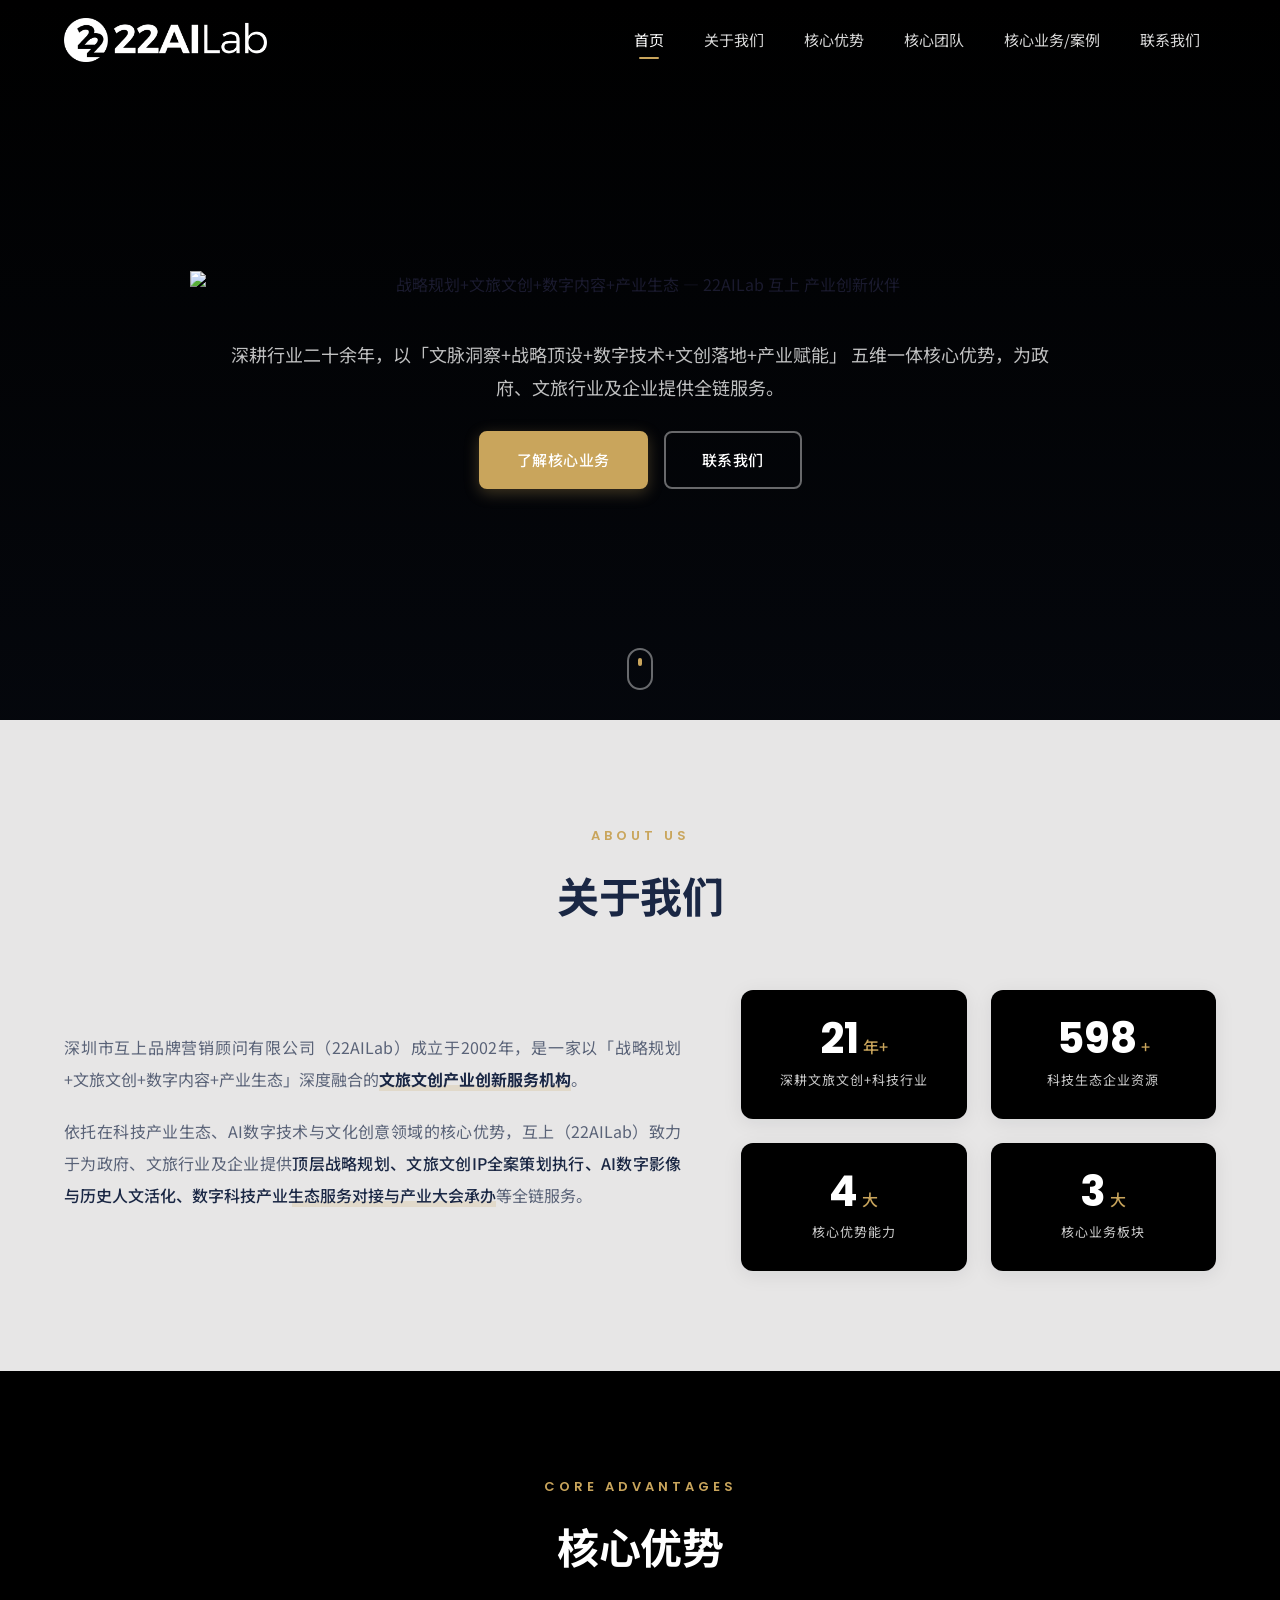
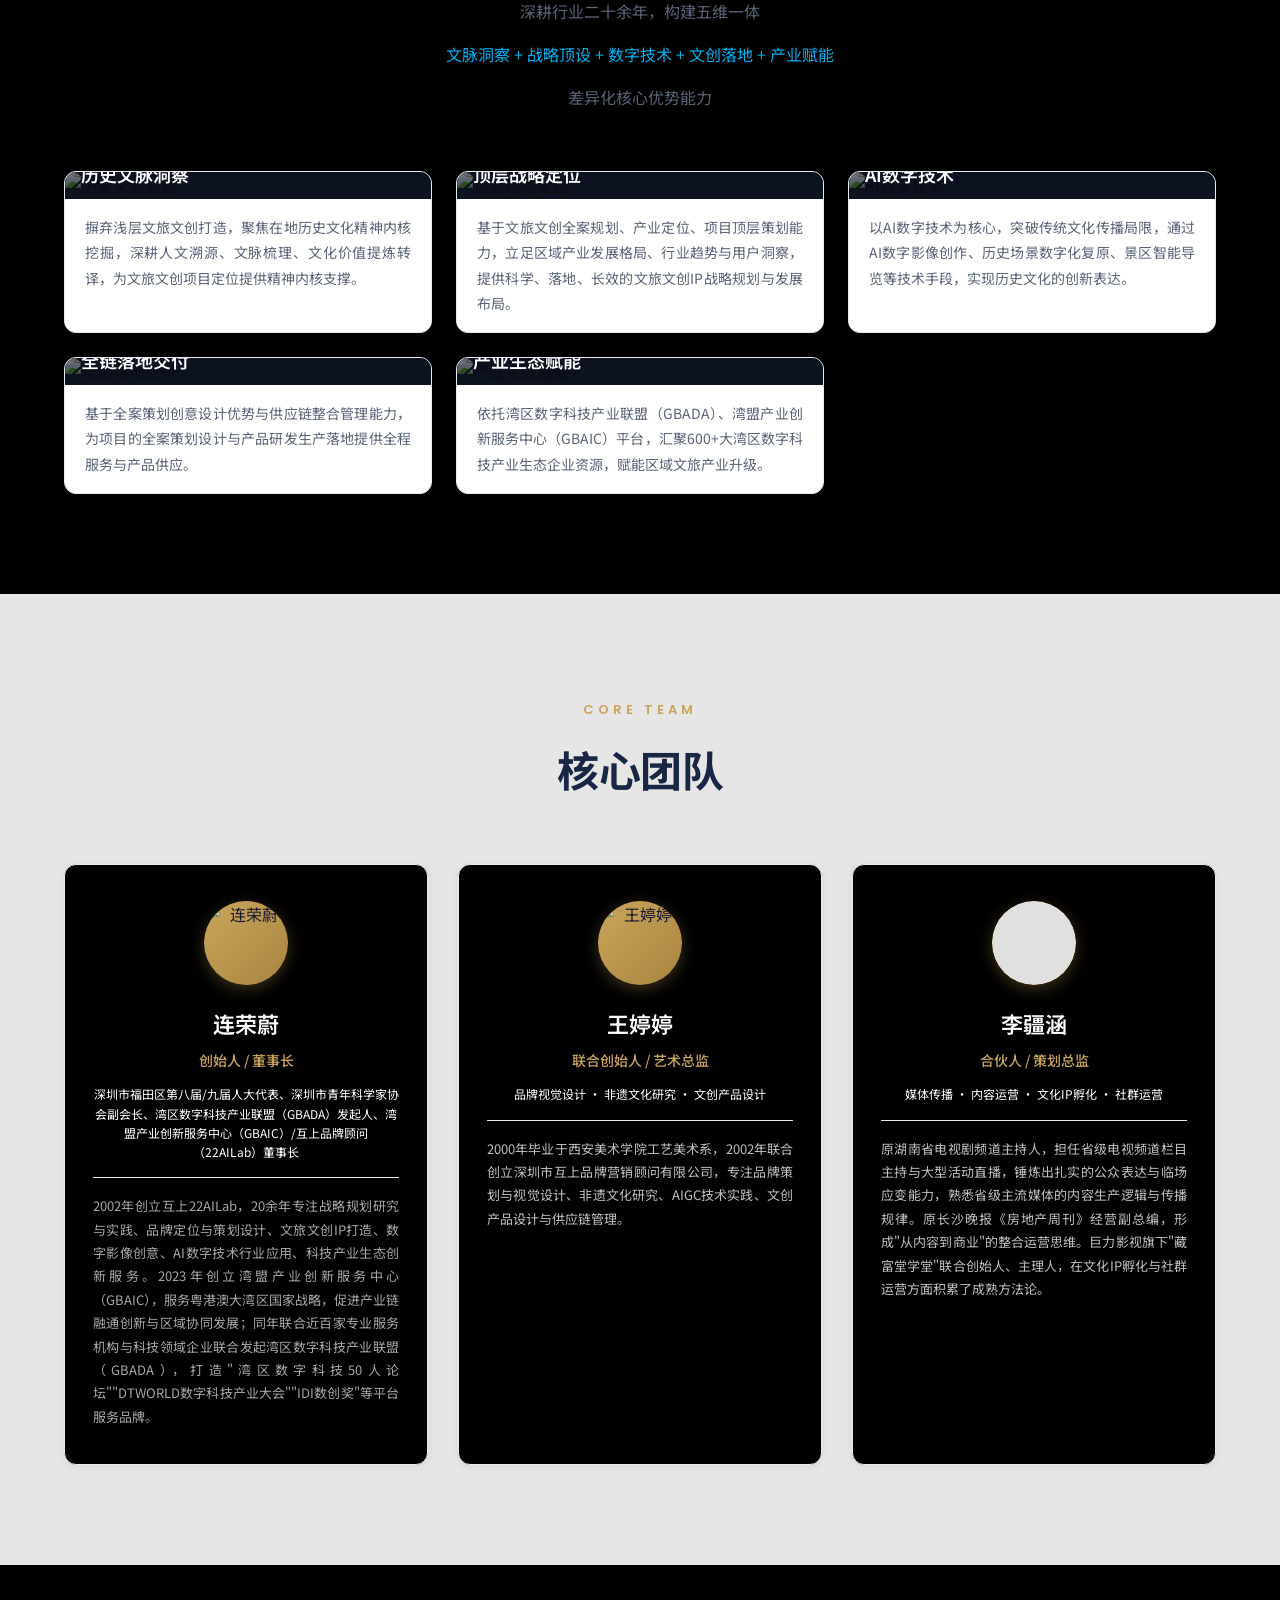
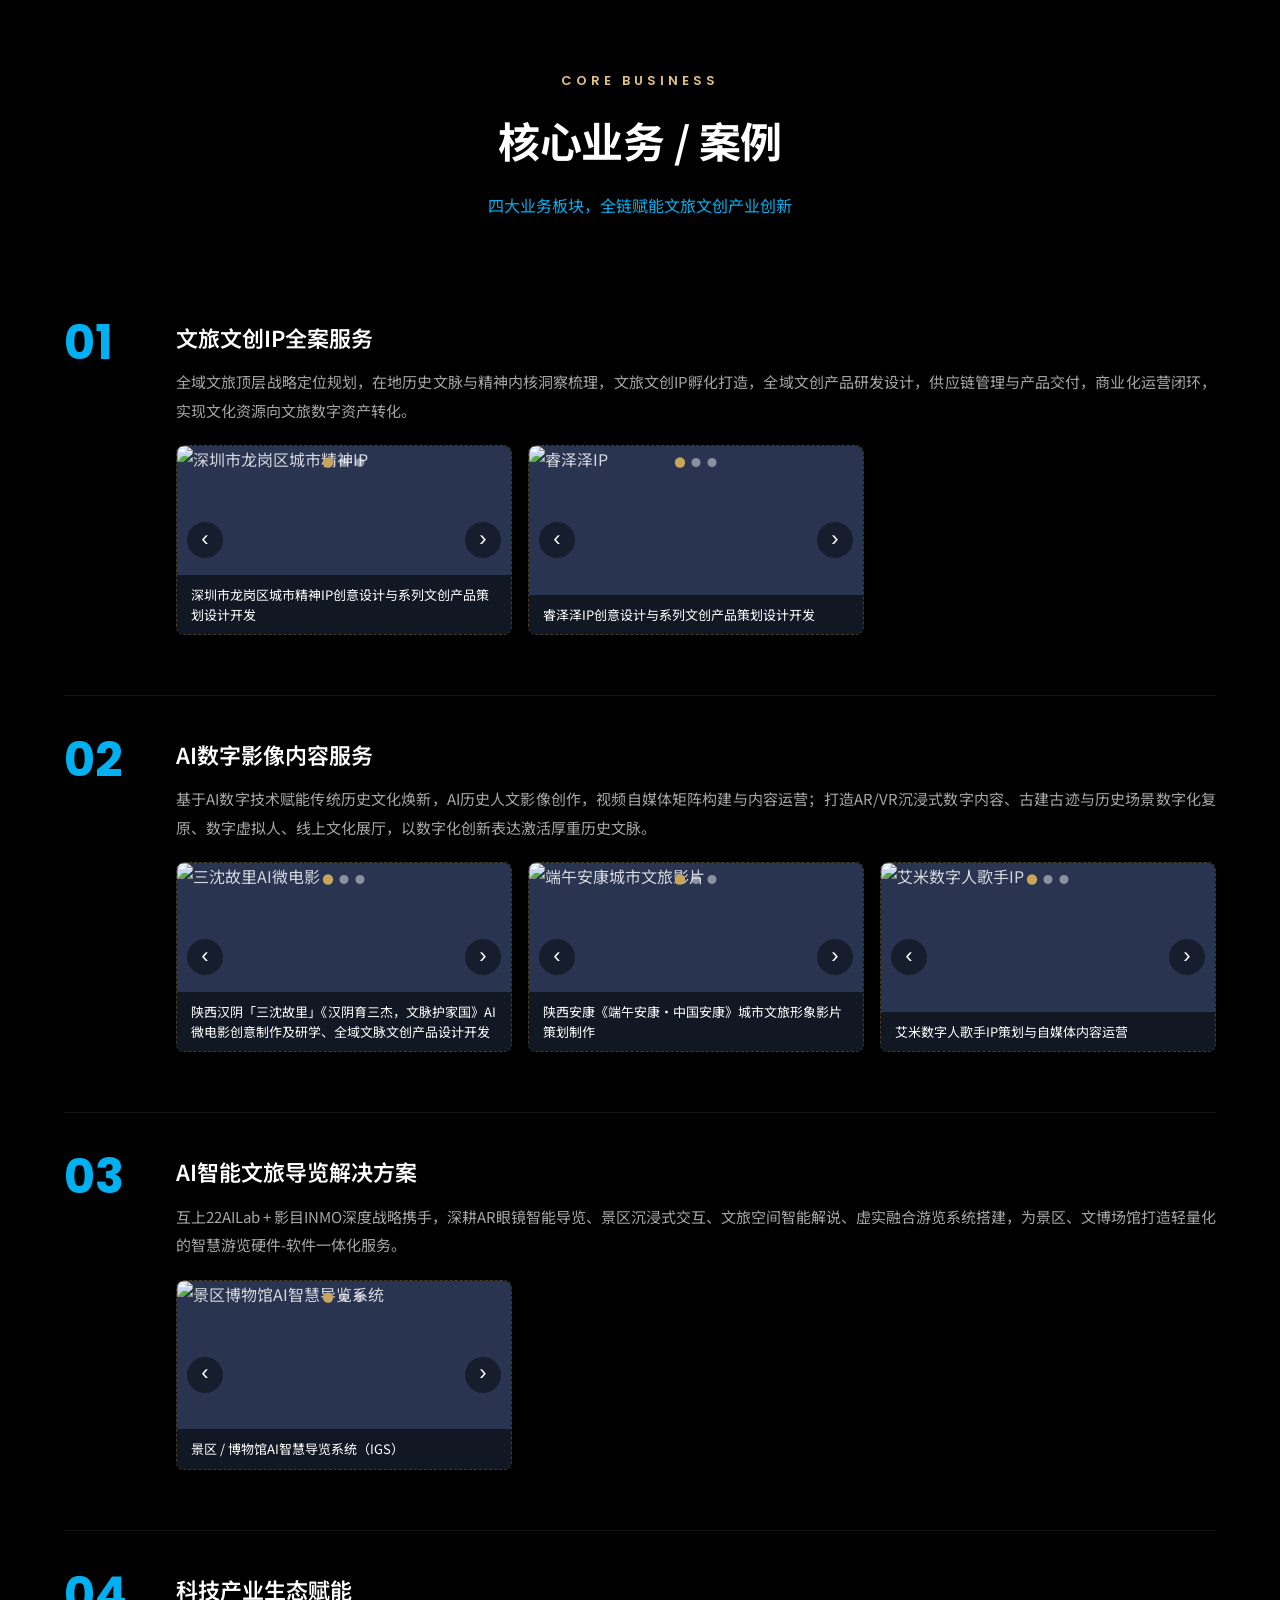
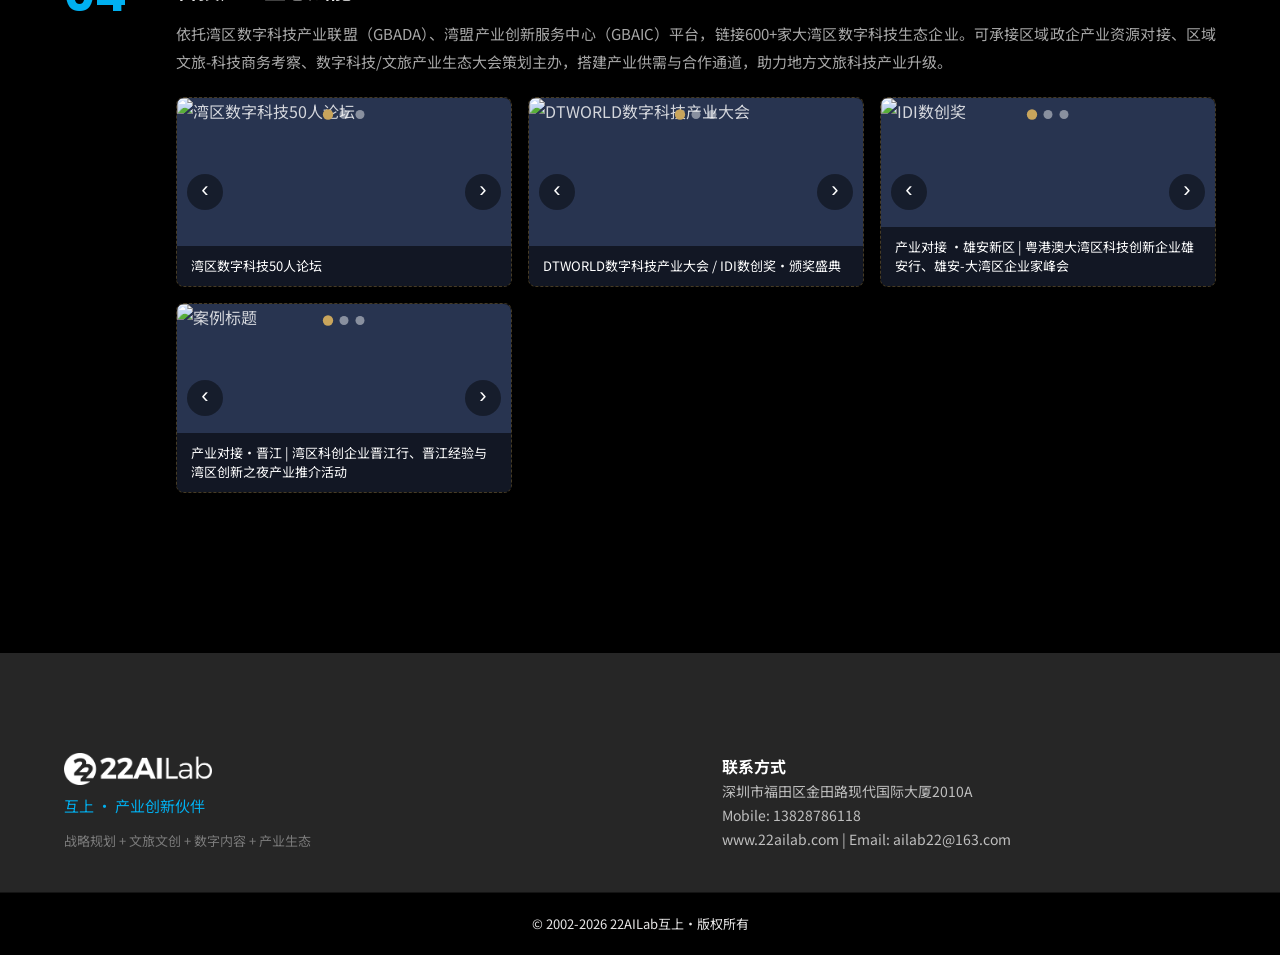
==== commit 6aa67a27: "同步在线编辑v578：更新案例轮播图片" ====
--- a/index.html
+++ b/index.html
@@ -45,10 +45,10 @@
         <div data-page-node-id="I4IsVBsi8Vcw5Y8Os7PK5h" class="hero-banner-bg" style="background-image:url('assets/22AILab-banner.jpg')"></div>
         <div data-page-node-id="OCaNYj2FIkkfJjSB57TsQP" class="hero-overlay" data-dm-enter-block="1" style="background-color:#000000; white-space:"></div><div data-page-node-id="BfuyrSLUDvmqwzldTuZNqa" class="hero-overlay" data-dm-enter-block="1" style="background-color:#000000; white-space:"></div><div data-page-node-id="DgHLS9kmgpH3R5iV6MM85t" class="hero-overlay" data-dm-enter-block="1" style="background-color:#000000; white-space:"></div><div data-page-node-id="oRjkIO85qZZHmJhHb1LXhh" class="hero-overlay" data-dm-enter-block="1" style="background-color:#000000; white-space:"></div>
         <div data-page-node-id="2M8YvEHuxcSYbsoqnd2a0D" class="container hero-content hero-content-image" style="background-color:">
-            <img data-page-node-id="v6lExIn3hh2qDjcCYIwga8" alt="战略规划+文旅文创+数字内容+产业生态 — 22AILab 互上 产业创新伙伴" class="hero-banner-img" src="https://workbuddy-space-static.codebuddy.work/image/jRNL52MV6RJyaiH65feKTe.png" style="height:auto; object-fit:; object-position:; width:100%">
+            <img data-page-node-id="v6lExIn3hh2qDjcCYIwga8" alt="战略规划+文旅文创+数字内容+产业生态 — 22AILab 互上 产业创新伙伴" class="hero-banner-img" src="https://workbuddy-space-static.codebuddy.work/image/3C1HyrPrqwNxM3DpdIh0Yx.jpg" style="height:auto; object-fit:; object-position:; width:100%">
         </div>
         <div data-page-node-id="JYdJH5Kbr8tJ8hQbNxl53u" class="hero-info">
-            <p data-page-node-id="lexzdvMnr7XQuZlpFcKzH1" class="hero-info-desc"><!--pnid:IlTWqFzfqnw6KoPVRfcdXM-->深耕行业二十余年，以「文脉洞察+战略顶设+数字技术+文创落地+产业赋能」五位一体核心优势，为政府、文旅行业及企业提供全链服务</p>
+            <p data-page-node-id="lexzdvMnr7XQuZlpFcKzH1" class="hero-info-desc" style="white-space:"><!--pnid:IlTWqFzfqnw6KoPVRfcdXM-->深耕行业二十余年，以「文脉洞察+战略顶设+数字技术+文创落地+产业赋能」 五维一体核心优势，为政府、文旅行业及企业提供全链服务。</p>
             <div data-page-node-id="DWACksq0ni8MF3EpN8Yujy" class="hero-info-actions">
                 <a data-page-node-id="5j7LWSJCCUwknpDsNDUwKU" class="btn btn-primary" href="#services"><!--pnid:gn0O0rwOXivB3lHsEZr7v9-->了解核心业务</a>
                 <a data-page-node-id="ovX2ocxlgSKvDVw917a24K" class="btn btn-outline" href="#contact"><!--pnid:9ZcZrO9EJCvRG1MtrSUmmf-->联系我们</a>
@@ -68,7 +68,7 @@
             </div>
             <div data-page-node-id="NGBrimqbusBsvK8V33RE05" class="about-grid">
                 <div data-page-node-id="zTgKvvJ3siwdLw1kGP1ZfW" class="about-text reveal">
-                    <p data-page-node-id="HinvVM68A735ev6lj93ab3" style="text-align:justify"><!--pnid:fmeqHCYfbum7dsIqDJxs7P-->深圳市互上品牌营销顾问有限公司（22AILab）成立于2002年，是一家以「战略规划+文旅文创+数字内容+产业生态」深度融合的<span data-page-node-id="zwZZtzUg5O9C1twHt9FogV" class="highlight"><!--pnid:gV3pXKvL5R2dIcxdzitVPR-->文旅文创产业创新服务机构</span><!--pnid:bqmUshrnxNdRWqMgZ99Q10-->。</p>
+                    <p data-page-node-id="HinvVM68A735ev6lj93ab3" style="text-align:justify"><!--pnid:fmeqHCYfbum7dsIqDJxs7P-->深圳市互上品牌营销顾问有限公司（22AILab）成立于2002年，是一家以「战略规划+文旅文创+数字内容+产业生态」深度融合的<span data-page-node-id="zwZZtzUg5O9C1twHt9FogV" class="highlight" style="font-weight:700"><!--pnid:gV3pXKvL5R2dIcxdzitVPR-->文旅文创产业创新服务机构</span><!--pnid:bqmUshrnxNdRWqMgZ99Q10-->。</p>
                     <p data-page-node-id="LeQn4Nw85qqxHR7HcXPZIc" style="text-align:justify; white-space:pre-wrap"><!--pnid:teTolliGfWrD8tf0I8CMX6-->依托在科技产业生态、AI数字技术与文化创意领域的核心优势，互上（22AILab）致力于为政府、文旅行业及企业提供<span data-page-node-id="uUNTuEi82tiZS0R5mcv2Yx" class="highlight"><!--pnid:pcDnIXZjPHuSNWSNF0PaAa-->顶层战略规划、文旅文创IP全案策划执行、AI数字影像与历史人文活化、数字科技产业生态服务对接与产业大会承办</span><!--pnid:prWYNufoedpSk3OSbx4LFx-->等全链服务。</p>
                 </div>
                 <div data-page-node-id="VY8BS6xcv68hOHq2vF4XBD" class="about-stats reveal">
@@ -215,12 +215,12 @@
                             <div data-page-node-id="f3pmFpRkhZmgIDuBqw3wPP" class="case-carousel">
                             <div data-page-node-id="TRnEQALCmMBCO6VPuCt3s9" class="carousel-track">
                                 <img data-page-node-id="k9yO1mcXjSN2mPO3hYFE4t" alt="深圳市龙岗区城市精神IP" class="case-img-placeholder carousel-slide" src="https://workbuddy-space-static.codebuddy.work/image/mBqt4Rv8V2FTWMPVSfcrde.jpg">
-                                <img data-page-node-id="SJiaYyLa1Xk9cZAeBFBUVq" alt="案例图2" class="case-img-placeholder carousel-slide" src="data:image/svg+xml;charset=utf-8,%3Csvg xmlns='http://www.w3.org/2000/svg' viewBox='0 0 640 360'%3E%3Crect width='100%25' height='100%25' fill='%231c2947'/%3E%3Crect x='14' y='14' width='612' height='332' rx='10' fill='none' stroke='%23c9a55c' stroke-width='2' stroke-dasharray='10 8' opacity='0.6'/%3E%3Ccircle cx='320' cy='150' r='36' fill='none' stroke='%23c9a55c' stroke-width='3' opacity='0.8'/%3E%3Ccircle cx='320' cy='150' r='13' fill='none' stroke='%23c9a55c' stroke-width='3' opacity='0.8'/%3E%3Crect x='318' y='108' width='4' height='18' rx='2' fill='%23c9a55c' opacity='0.8'/%3E%3Ctext x='320' y='228' fill='%23ffffff' font-size='30' font-family='sans-serif' text-anchor='middle' font-weight='bold'%3E%E6%A1%88%E4%BE%8B%E5%9B%BE 2%3C/text%3E%3Ctext x='320' y='264' fill='%23c9a55c' font-size='19' font-family='sans-serif' text-anchor='middle'%3E%E7%82%B9%E5%87%BB%E6%9B%BF%E6%8D%A2%E4%B8%8A%E4%BC%A0%E5%9B%BE%E7%89%87%3C/text%3E%3C/svg%3E">
-                                <img data-page-node-id="OhKlhtz40SWVxcnozAUHHr" alt="案例图3" class="case-img-placeholder carousel-slide" src="data:image/svg+xml;charset=utf-8,%3Csvg xmlns='http://www.w3.org/2000/svg' viewBox='0 0 640 360'%3E%3Crect width='100%25' height='100%25' fill='%231c2947'/%3E%3Crect x='14' y='14' width='612' height='332' rx='10' fill='none' stroke='%23c9a55c' stroke-width='2' stroke-dasharray='10 8' opacity='0.6'/%3E%3Ccircle cx='320' cy='150' r='36' fill='none' stroke='%23c9a55c' stroke-width='3' opacity='0.8'/%3E%3Ccircle cx='320' cy='150' r='13' fill='none' stroke='%23c9a55c' stroke-width='3' opacity='0.8'/%3E%3Crect x='318' y='108' width='4' height='18' rx='2' fill='%23c9a55c' opacity='0.8'/%3E%3Ctext x='320' y='228' fill='%23ffffff' font-size='30' font-family='sans-serif' text-anchor='middle' font-weight='bold'%3E%E6%A1%88%E4%BE%8B%E5%9B%BE 3%3C/text%3E%3Ctext x='320' y='264' fill='%23c9a55c' font-size='19' font-family='sans-serif' text-anchor='middle'%3E%E7%82%B9%E5%87%BB%E6%9B%BF%E6%8D%A2%E4%B8%8A%E4%BC%A0%E5%9B%BE%E7%89%87%3C/text%3E%3C/svg%3E">
-                            </div>
-                            <button type="button" class="carousel-btn carousel-prev" aria-label="上一张">&#8249;</button>
-                            <button type="button" class="carousel-btn carousel-next" aria-label="下一张">&#8250;</button>
-                            <div class="carousel-dots"></div>
+                                <img data-page-node-id="SJiaYyLa1Xk9cZAeBFBUVq" alt="案例图2" class="case-img-placeholder carousel-slide" src="https://workbuddy-space-static.codebuddy.work/image/nYqnBG2V5keruAau3mhfTu.jpg">
+                                <img data-page-node-id="OhKlhtz40SWVxcnozAUHHr" alt="案例图3" class="case-img-placeholder carousel-slide" src="https://workbuddy-space-static.codebuddy.work/image/pNP90CyPP9L7Fj4TDhWUwW.jpg">
+                            </div>
+                            <button data-page-node-id="uCWA9uq3jQDtALKgdR0WdI" aria-label="上一张" class="carousel-btn carousel-prev" type="button"><!--pnid:gCpVYCrP0qKVjkWIXCFM4S-->&#8249;</button>
+                            <button data-page-node-id="CPuUVFpJyXiqMX8kwnoo18" aria-label="下一张" class="carousel-btn carousel-next" type="button"><!--pnid:GLAnRRFAXyzXnEV2Jk3zJf-->&#8250;</button>
+                            <div data-page-node-id="kMWHSDR41C01hx03kihTdV" class="carousel-dots"></div>
                         </div>
                             <div data-page-node-id="Rf6jhWdyEwZPYsodgweyf6" class="case-caption"><span data-page-node-id="H7klsOtvU47ROHLwPTF0uX" class="case-tag"><!--pnid:VN1IclkEvHqWadBB3uLP60-->深圳市龙岗区城市精神IP创意设计与系列文创产品策划设计开发</span></div>
                         </div>
@@ -228,12 +228,12 @@
                             <div data-page-node-id="spW3F3Og6dKyk3ULvU5G1y" class="case-carousel">
                             <div data-page-node-id="SPvzN2wJJZ56PiwYW8Lzt2" class="carousel-track">
                                 <img data-page-node-id="6UsZDJnYoXGWioRFWJDrFq" alt="睿泽泽IP" class="case-img-placeholder carousel-slide" src="https://workbuddy-space-static.codebuddy.work/image/4IBDXUZFOIgS1EfMTbk1mW.png">
-                                <img data-page-node-id="rxnsY9gEdPDcngTYhz36Jh" alt="案例图2" class="case-img-placeholder carousel-slide" src="data:image/svg+xml;charset=utf-8,%3Csvg xmlns='http://www.w3.org/2000/svg' viewBox='0 0 640 360'%3E%3Crect width='100%25' height='100%25' fill='%231c2947'/%3E%3Crect x='14' y='14' width='612' height='332' rx='10' fill='none' stroke='%23c9a55c' stroke-width='2' stroke-dasharray='10 8' opacity='0.6'/%3E%3Ccircle cx='320' cy='150' r='36' fill='none' stroke='%23c9a55c' stroke-width='3' opacity='0.8'/%3E%3Ccircle cx='320' cy='150' r='13' fill='none' stroke='%23c9a55c' stroke-width='3' opacity='0.8'/%3E%3Crect x='318' y='108' width='4' height='18' rx='2' fill='%23c9a55c' opacity='0.8'/%3E%3Ctext x='320' y='228' fill='%23ffffff' font-size='30' font-family='sans-serif' text-anchor='middle' font-weight='bold'%3E%E6%A1%88%E4%BE%8B%E5%9B%BE 2%3C/text%3E%3Ctext x='320' y='264' fill='%23c9a55c' font-size='19' font-family='sans-serif' text-anchor='middle'%3E%E7%82%B9%E5%87%BB%E6%9B%BF%E6%8D%A2%E4%B8%8A%E4%BC%A0%E5%9B%BE%E7%89%87%3C/text%3E%3C/svg%3E">
-                                <img data-page-node-id="CjHIkuJqV3kLoQdT0nVmwA" alt="案例图3" class="case-img-placeholder carousel-slide" src="data:image/svg+xml;charset=utf-8,%3Csvg xmlns='http://www.w3.org/2000/svg' viewBox='0 0 640 360'%3E%3Crect width='100%25' height='100%25' fill='%231c2947'/%3E%3Crect x='14' y='14' width='612' height='332' rx='10' fill='none' stroke='%23c9a55c' stroke-width='2' stroke-dasharray='10 8' opacity='0.6'/%3E%3Ccircle cx='320' cy='150' r='36' fill='none' stroke='%23c9a55c' stroke-width='3' opacity='0.8'/%3E%3Ccircle cx='320' cy='150' r='13' fill='none' stroke='%23c9a55c' stroke-width='3' opacity='0.8'/%3E%3Crect x='318' y='108' width='4' height='18' rx='2' fill='%23c9a55c' opacity='0.8'/%3E%3Ctext x='320' y='228' fill='%23ffffff' font-size='30' font-family='sans-serif' text-anchor='middle' font-weight='bold'%3E%E6%A1%88%E4%BE%8B%E5%9B%BE 3%3C/text%3E%3Ctext x='320' y='264' fill='%23c9a55c' font-size='19' font-family='sans-serif' text-anchor='middle'%3E%E7%82%B9%E5%87%BB%E6%9B%BF%E6%8D%A2%E4%B8%8A%E4%BC%A0%E5%9B%BE%E7%89%87%3C/text%3E%3C/svg%3E">
-                            </div>
-                            <button type="button" class="carousel-btn carousel-prev" aria-label="上一张">&#8249;</button>
-                            <button type="button" class="carousel-btn carousel-next" aria-label="下一张">&#8250;</button>
-                            <div class="carousel-dots"></div>
+                                <img data-page-node-id="rxnsY9gEdPDcngTYhz36Jh" alt="案例图2" class="case-img-placeholder carousel-slide" src="https://workbuddy-space-static.codebuddy.work/image/XT0qdTKZ6q4LvxCNdy1XqL.png">
+                                <img data-page-node-id="CjHIkuJqV3kLoQdT0nVmwA" alt="案例图3" class="case-img-placeholder carousel-slide" src="https://workbuddy-space-static.codebuddy.work/image/G6lYEjOWl2RJyf5xVXOCiT.png">
+                            </div>
+                            <button data-page-node-id="xHzGp2KtnRcGlNHBqJMzA8" aria-label="上一张" class="carousel-btn carousel-prev" type="button"><!--pnid:H6ylrs8oykRF3RIHBTrhNK-->&#8249;</button>
+                            <button data-page-node-id="ohtLi4giZYt72lpztFmyMj" aria-label="下一张" class="carousel-btn carousel-next" type="button"><!--pnid:4EsUDhjPuhOlepujfW7lsJ-->&#8250;</button>
+                            <div data-page-node-id="A7y6OliOCVtXOjg476jUel" class="carousel-dots"></div>
                         </div>
                             <div data-page-node-id="tgh8Cs3HEaQQ9damA66esp" class="case-caption"><span data-page-node-id="x4gX9lkpsDULhEsfdGGTem" class="case-tag"><!--pnid:EWzC3q0QKDKGCMhuiKTYoE-->睿泽泽IP创意设计与系列文创产品策划设计开发</span></div>
                         </div>
@@ -252,12 +252,12 @@
                             <div data-page-node-id="FpeXlRSMkPsgYJqNt5Gq1d" class="case-carousel">
                             <div data-page-node-id="L1zD91dEaEETeJ4JCkgbrL" class="carousel-track">
                                 <img data-page-node-id="mf8kub0AsNnspPTnUmZtr3" alt="三沈故里AI微电影" class="case-img-placeholder carousel-slide" src="https://workbuddy-space-static.codebuddy.work/image/SxcBRdyCjucgeMgbu2dgMh.jpg">
-                                <img data-page-node-id="oRwsQUtPWfUxSoC54TjZez" alt="案例图2" class="case-img-placeholder carousel-slide" src="data:image/svg+xml;charset=utf-8,%3Csvg xmlns='http://www.w3.org/2000/svg' viewBox='0 0 640 360'%3E%3Crect width='100%25' height='100%25' fill='%231c2947'/%3E%3Crect x='14' y='14' width='612' height='332' rx='10' fill='none' stroke='%23c9a55c' stroke-width='2' stroke-dasharray='10 8' opacity='0.6'/%3E%3Ccircle cx='320' cy='150' r='36' fill='none' stroke='%23c9a55c' stroke-width='3' opacity='0.8'/%3E%3Ccircle cx='320' cy='150' r='13' fill='none' stroke='%23c9a55c' stroke-width='3' opacity='0.8'/%3E%3Crect x='318' y='108' width='4' height='18' rx='2' fill='%23c9a55c' opacity='0.8'/%3E%3Ctext x='320' y='228' fill='%23ffffff' font-size='30' font-family='sans-serif' text-anchor='middle' font-weight='bold'%3E%E6%A1%88%E4%BE%8B%E5%9B%BE 2%3C/text%3E%3Ctext x='320' y='264' fill='%23c9a55c' font-size='19' font-family='sans-serif' text-anchor='middle'%3E%E7%82%B9%E5%87%BB%E6%9B%BF%E6%8D%A2%E4%B8%8A%E4%BC%A0%E5%9B%BE%E7%89%87%3C/text%3E%3C/svg%3E">
-                                <img data-page-node-id="L4qKV6ukqAUINnlbH93Ua3" alt="案例图3" class="case-img-placeholder carousel-slide" src="data:image/svg+xml;charset=utf-8,%3Csvg xmlns='http://www.w3.org/2000/svg' viewBox='0 0 640 360'%3E%3Crect width='100%25' height='100%25' fill='%231c2947'/%3E%3Crect x='14' y='14' width='612' height='332' rx='10' fill='none' stroke='%23c9a55c' stroke-width='2' stroke-dasharray='10 8' opacity='0.6'/%3E%3Ccircle cx='320' cy='150' r='36' fill='none' stroke='%23c9a55c' stroke-width='3' opacity='0.8'/%3E%3Ccircle cx='320' cy='150' r='13' fill='none' stroke='%23c9a55c' stroke-width='3' opacity='0.8'/%3E%3Crect x='318' y='108' width='4' height='18' rx='2' fill='%23c9a55c' opacity='0.8'/%3E%3Ctext x='320' y='228' fill='%23ffffff' font-size='30' font-family='sans-serif' text-anchor='middle' font-weight='bold'%3E%E6%A1%88%E4%BE%8B%E5%9B%BE 3%3C/text%3E%3Ctext x='320' y='264' fill='%23c9a55c' font-size='19' font-family='sans-serif' text-anchor='middle'%3E%E7%82%B9%E5%87%BB%E6%9B%BF%E6%8D%A2%E4%B8%8A%E4%BC%A0%E5%9B%BE%E7%89%87%3C/text%3E%3C/svg%3E">
-                            </div>
-                            <button type="button" class="carousel-btn carousel-prev" aria-label="上一张">&#8249;</button>
-                            <button type="button" class="carousel-btn carousel-next" aria-label="下一张">&#8250;</button>
-                            <div class="carousel-dots"></div>
+                                <img data-page-node-id="oRwsQUtPWfUxSoC54TjZez" alt="案例图2" class="case-img-placeholder carousel-slide" src="https://workbuddy-space-static.codebuddy.work/image/ANl96Q8B0r0021vGALqlv9.jpg">
+                                <img data-page-node-id="L4qKV6ukqAUINnlbH93Ua3" alt="案例图3" class="case-img-placeholder carousel-slide" src="https://workbuddy-space-static.codebuddy.work/image/DVt3UczkH357hWbGy2NHHh.jpg">
+                            </div>
+                            <button data-page-node-id="oyVW5c524LDppJPFtGrpjv" aria-label="上一张" class="carousel-btn carousel-prev" type="button"><!--pnid:NcCF3S22vMy6ZkgLJbaGH2-->&#8249;</button>
+                            <button data-page-node-id="57A9cdlZwb0oL068Lca2eP" aria-label="下一张" class="carousel-btn carousel-next" type="button"><!--pnid:iYmd0dADpFDVUj2jfldyyF-->&#8250;</button>
+                            <div data-page-node-id="1eNKaBOr9hsXrSWVE5BPJK" class="carousel-dots"></div>
                         </div>
                             <div data-page-node-id="vI8Hyx1QWsjVzI9Q1dVLPA" class="case-caption"><span data-page-node-id="HXLHRhzsdvxk9YLbMY00wd" class="case-tag"><!--pnid:yrEONSkp9kSli38Pt4ZqrM-->陕西汉阴「三沈故里」《汉阴育三杰，文脉护家国》AI微电影创意制作及研学、全域文脉文创产品设计开发</span></div>
                         </div>
@@ -265,12 +265,12 @@
                             <div data-page-node-id="ODWP2RUaUkX5FXtgkAbnSi" class="case-carousel">
                             <div data-page-node-id="qRb9uOIfu50Iu7uwhCm2cy" class="carousel-track">
                                 <img data-page-node-id="yE1xQ4DjS7ADx1byx9fB5W" alt="端午安康城市文旅影片" class="case-img-placeholder carousel-slide" src="https://workbuddy-space-static.codebuddy.work/image/2Jou2tLXkuew2zxePdwgLA.jpg">
-                                <img data-page-node-id="pyJmEDDB7fjcVXAEROLK8O" alt="案例图2" class="case-img-placeholder carousel-slide" src="data:image/svg+xml;charset=utf-8,%3Csvg xmlns='http://www.w3.org/2000/svg' viewBox='0 0 640 360'%3E%3Crect width='100%25' height='100%25' fill='%231c2947'/%3E%3Crect x='14' y='14' width='612' height='332' rx='10' fill='none' stroke='%23c9a55c' stroke-width='2' stroke-dasharray='10 8' opacity='0.6'/%3E%3Ccircle cx='320' cy='150' r='36' fill='none' stroke='%23c9a55c' stroke-width='3' opacity='0.8'/%3E%3Ccircle cx='320' cy='150' r='13' fill='none' stroke='%23c9a55c' stroke-width='3' opacity='0.8'/%3E%3Crect x='318' y='108' width='4' height='18' rx='2' fill='%23c9a55c' opacity='0.8'/%3E%3Ctext x='320' y='228' fill='%23ffffff' font-size='30' font-family='sans-serif' text-anchor='middle' font-weight='bold'%3E%E6%A1%88%E4%BE%8B%E5%9B%BE 2%3C/text%3E%3Ctext x='320' y='264' fill='%23c9a55c' font-size='19' font-family='sans-serif' text-anchor='middle'%3E%E7%82%B9%E5%87%BB%E6%9B%BF%E6%8D%A2%E4%B8%8A%E4%BC%A0%E5%9B%BE%E7%89%87%3C/text%3E%3C/svg%3E">
-                                <img data-page-node-id="vGhLyMKGGPckpKHsrDVkYw" alt="案例图3" class="case-img-placeholder carousel-slide" src="data:image/svg+xml;charset=utf-8,%3Csvg xmlns='http://www.w3.org/2000/svg' viewBox='0 0 640 360'%3E%3Crect width='100%25' height='100%25' fill='%231c2947'/%3E%3Crect x='14' y='14' width='612' height='332' rx='10' fill='none' stroke='%23c9a55c' stroke-width='2' stroke-dasharray='10 8' opacity='0.6'/%3E%3Ccircle cx='320' cy='150' r='36' fill='none' stroke='%23c9a55c' stroke-width='3' opacity='0.8'/%3E%3Ccircle cx='320' cy='150' r='13' fill='none' stroke='%23c9a55c' stroke-width='3' opacity='0.8'/%3E%3Crect x='318' y='108' width='4' height='18' rx='2' fill='%23c9a55c' opacity='0.8'/%3E%3Ctext x='320' y='228' fill='%23ffffff' font-size='30' font-family='sans-serif' text-anchor='middle' font-weight='bold'%3E%E6%A1%88%E4%BE%8B%E5%9B%BE 3%3C/text%3E%3Ctext x='320' y='264' fill='%23c9a55c' font-size='19' font-family='sans-serif' text-anchor='middle'%3E%E7%82%B9%E5%87%BB%E6%9B%BF%E6%8D%A2%E4%B8%8A%E4%BC%A0%E5%9B%BE%E7%89%87%3C/text%3E%3C/svg%3E">
-                            </div>
-                            <button type="button" class="carousel-btn carousel-prev" aria-label="上一张">&#8249;</button>
-                            <button type="button" class="carousel-btn carousel-next" aria-label="下一张">&#8250;</button>
-                            <div class="carousel-dots"></div>
+                                <img data-page-node-id="pyJmEDDB7fjcVXAEROLK8O" alt="案例图2" class="case-img-placeholder carousel-slide" src="https://workbuddy-space-static.codebuddy.work/image/1AU8BI50QtJnQLYq8WfvVL.png">
+                                <img data-page-node-id="vGhLyMKGGPckpKHsrDVkYw" alt="案例图3" class="case-img-placeholder carousel-slide" src="https://workbuddy-space-static.codebuddy.work/image/UnjmIVEFu05XtccTpIsfxL.png">
+                            </div>
+                            <button data-page-node-id="lNyVMiQ39LfD4DfJ4Fej4j" aria-label="上一张" class="carousel-btn carousel-prev" type="button"><!--pnid:sdDjGHBPhK26WZq4vMBU5X-->&#8249;</button>
+                            <button data-page-node-id="3JZPUOdnGWcB2KJSMhE6zq" aria-label="下一张" class="carousel-btn carousel-next" type="button"><!--pnid:cIFlzRKelvneZrycKrpgW7-->&#8250;</button>
+                            <div data-page-node-id="zuYiKebd0022u4grAzrl8u" class="carousel-dots"></div>
                         </div>
                             <div data-page-node-id="xZ1OOCJsgic43oLfNx5kKo" class="case-caption"><span data-page-node-id="mnPbrkSmo7sVy6AVBsjZJ5" class="case-tag"><!--pnid:EorZv9yfVRxHTZ7sdinlD3-->陕西安康《端午安康·中国安康》城市文旅形象影片策划制作</span></div>
                         </div>
@@ -278,12 +278,12 @@
                             <div data-page-node-id="vbnoRLOF4M2gDIjEzKuIoz" class="case-carousel">
                             <div data-page-node-id="rXnCnBbQ7DdhJ2twfrSqtD" class="carousel-track">
                                 <img data-page-node-id="90yDWTuRdR9maFzC87d5Y1" alt="艾米数字人歌手IP" class="case-img-placeholder carousel-slide" src="https://workbuddy-space-static.codebuddy.work/image/TAh8pmRTvFOcr8VpVzEfxn.jpg">
-                                <img data-page-node-id="eozdgrya7LGv8gA4Ckgcqp" alt="案例图2" class="case-img-placeholder carousel-slide" src="data:image/svg+xml;charset=utf-8,%3Csvg xmlns='http://www.w3.org/2000/svg' viewBox='0 0 640 360'%3E%3Crect width='100%25' height='100%25' fill='%231c2947'/%3E%3Crect x='14' y='14' width='612' height='332' rx='10' fill='none' stroke='%23c9a55c' stroke-width='2' stroke-dasharray='10 8' opacity='0.6'/%3E%3Ccircle cx='320' cy='150' r='36' fill='none' stroke='%23c9a55c' stroke-width='3' opacity='0.8'/%3E%3Ccircle cx='320' cy='150' r='13' fill='none' stroke='%23c9a55c' stroke-width='3' opacity='0.8'/%3E%3Crect x='318' y='108' width='4' height='18' rx='2' fill='%23c9a55c' opacity='0.8'/%3E%3Ctext x='320' y='228' fill='%23ffffff' font-size='30' font-family='sans-serif' text-anchor='middle' font-weight='bold'%3E%E6%A1%88%E4%BE%8B%E5%9B%BE 2%3C/text%3E%3Ctext x='320' y='264' fill='%23c9a55c' font-size='19' font-family='sans-serif' text-anchor='middle'%3E%E7%82%B9%E5%87%BB%E6%9B%BF%E6%8D%A2%E4%B8%8A%E4%BC%A0%E5%9B%BE%E7%89%87%3C/text%3E%3C/svg%3E">
-                                <img data-page-node-id="gUCYmxFWXTixAkh8XiM68s" alt="案例图3" class="case-img-placeholder carousel-slide" src="data:image/svg+xml;charset=utf-8,%3Csvg xmlns='http://www.w3.org/2000/svg' viewBox='0 0 640 360'%3E%3Crect width='100%25' height='100%25' fill='%231c2947'/%3E%3Crect x='14' y='14' width='612' height='332' rx='10' fill='none' stroke='%23c9a55c' stroke-width='2' stroke-dasharray='10 8' opacity='0.6'/%3E%3Ccircle cx='320' cy='150' r='36' fill='none' stroke='%23c9a55c' stroke-width='3' opacity='0.8'/%3E%3Ccircle cx='320' cy='150' r='13' fill='none' stroke='%23c9a55c' stroke-width='3' opacity='0.8'/%3E%3Crect x='318' y='108' width='4' height='18' rx='2' fill='%23c9a55c' opacity='0.8'/%3E%3Ctext x='320' y='228' fill='%23ffffff' font-size='30' font-family='sans-serif' text-anchor='middle' font-weight='bold'%3E%E6%A1%88%E4%BE%8B%E5%9B%BE 3%3C/text%3E%3Ctext x='320' y='264' fill='%23c9a55c' font-size='19' font-family='sans-serif' text-anchor='middle'%3E%E7%82%B9%E5%87%BB%E6%9B%BF%E6%8D%A2%E4%B8%8A%E4%BC%A0%E5%9B%BE%E7%89%87%3C/text%3E%3C/svg%3E">
-                            </div>
-                            <button type="button" class="carousel-btn carousel-prev" aria-label="上一张">&#8249;</button>
-                            <button type="button" class="carousel-btn carousel-next" aria-label="下一张">&#8250;</button>
-                            <div class="carousel-dots"></div>
+                                <img data-page-node-id="eozdgrya7LGv8gA4Ckgcqp" alt="案例图2" class="case-img-placeholder carousel-slide" src="https://workbuddy-space-static.codebuddy.work/image/in1kU8dhTi0ugccdAVHbUh.jpg">
+                                <img data-page-node-id="gUCYmxFWXTixAkh8XiM68s" alt="案例图3" class="case-img-placeholder carousel-slide" src="https://workbuddy-space-static.codebuddy.work/image/zneGk7k6G1nRDmpDciZCyJ.png">
+                            </div>
+                            <button data-page-node-id="LYMPD1HOBo1vAj4kzmKm77" aria-label="上一张" class="carousel-btn carousel-prev" type="button"><!--pnid:J8A6q9KXyfhM8SIxez3XZ4-->&#8249;</button>
+                            <button data-page-node-id="sqpOsLPiLuPV0UxbEWAwB6" aria-label="下一张" class="carousel-btn carousel-next" type="button"><!--pnid:auMl4aITqYaaEedTqP9D5Y-->&#8250;</button>
+                            <div data-page-node-id="hgYswoqGWmMfSDI14GmVgX" class="carousel-dots"></div>
                         </div>
                             <div data-page-node-id="GYmfO9q3eHQ101AKq6R0P0" class="case-caption"><span data-page-node-id="9WSF0gsuZ17n6e9hpOAoQn" class="case-tag"><!--pnid:pD6tY908qAjgCMrmpbp1e0-->艾米数字人歌手IP策划与自媒体内容运营</span></div>
                         </div>
@@ -305,9 +305,9 @@
                                 <img data-page-node-id="uavBssajTuUdu4oWbZELfo" alt="案例图2" class="case-img-placeholder carousel-slide" src="data:image/svg+xml;charset=utf-8,%3Csvg xmlns='http://www.w3.org/2000/svg' viewBox='0 0 640 360'%3E%3Crect width='100%25' height='100%25' fill='%231c2947'/%3E%3Crect x='14' y='14' width='612' height='332' rx='10' fill='none' stroke='%23c9a55c' stroke-width='2' stroke-dasharray='10 8' opacity='0.6'/%3E%3Ccircle cx='320' cy='150' r='36' fill='none' stroke='%23c9a55c' stroke-width='3' opacity='0.8'/%3E%3Ccircle cx='320' cy='150' r='13' fill='none' stroke='%23c9a55c' stroke-width='3' opacity='0.8'/%3E%3Crect x='318' y='108' width='4' height='18' rx='2' fill='%23c9a55c' opacity='0.8'/%3E%3Ctext x='320' y='228' fill='%23ffffff' font-size='30' font-family='sans-serif' text-anchor='middle' font-weight='bold'%3E%E6%A1%88%E4%BE%8B%E5%9B%BE 2%3C/text%3E%3Ctext x='320' y='264' fill='%23c9a55c' font-size='19' font-family='sans-serif' text-anchor='middle'%3E%E7%82%B9%E5%87%BB%E6%9B%BF%E6%8D%A2%E4%B8%8A%E4%BC%A0%E5%9B%BE%E7%89%87%3C/text%3E%3C/svg%3E">
                                 <img data-page-node-id="YhEmRWeOK7b82CHNUZaaZB" alt="案例图3" class="case-img-placeholder carousel-slide" src="data:image/svg+xml;charset=utf-8,%3Csvg xmlns='http://www.w3.org/2000/svg' viewBox='0 0 640 360'%3E%3Crect width='100%25' height='100%25' fill='%231c2947'/%3E%3Crect x='14' y='14' width='612' height='332' rx='10' fill='none' stroke='%23c9a55c' stroke-width='2' stroke-dasharray='10 8' opacity='0.6'/%3E%3Ccircle cx='320' cy='150' r='36' fill='none' stroke='%23c9a55c' stroke-width='3' opacity='0.8'/%3E%3Ccircle cx='320' cy='150' r='13' fill='none' stroke='%23c9a55c' stroke-width='3' opacity='0.8'/%3E%3Crect x='318' y='108' width='4' height='18' rx='2' fill='%23c9a55c' opacity='0.8'/%3E%3Ctext x='320' y='228' fill='%23ffffff' font-size='30' font-family='sans-serif' text-anchor='middle' font-weight='bold'%3E%E6%A1%88%E4%BE%8B%E5%9B%BE 3%3C/text%3E%3Ctext x='320' y='264' fill='%23c9a55c' font-size='19' font-family='sans-serif' text-anchor='middle'%3E%E7%82%B9%E5%87%BB%E6%9B%BF%E6%8D%A2%E4%B8%8A%E4%BC%A0%E5%9B%BE%E7%89%87%3C/text%3E%3C/svg%3E">
                             </div>
-                            <button type="button" class="carousel-btn carousel-prev" aria-label="上一张">&#8249;</button>
-                            <button type="button" class="carousel-btn carousel-next" aria-label="下一张">&#8250;</button>
-                            <div class="carousel-dots"></div>
+                            <button data-page-node-id="WvExdef9Kq2Kgoxtap23cM" aria-label="上一张" class="carousel-btn carousel-prev" type="button"><!--pnid:yRG3F5MsNUCEWHTTFxUbDN-->&#8249;</button>
+                            <button data-page-node-id="3lYopjJtHoDZnOtC9oqYft" aria-label="下一张" class="carousel-btn carousel-next" type="button"><!--pnid:gWferW9T7a6qckEB1MEtOz-->&#8250;</button>
+                            <div data-page-node-id="jZxmYapO6jEcbxIo72fOLk" class="carousel-dots"></div>
                         </div>
                             <div data-page-node-id="wKdQ9DyKCM2CSeipNYKvQg" class="case-caption"><span data-page-node-id="zuIQUH1ciFLX6SyFbWMhpm" class="case-tag"><!--pnid:sguGhnzbE0miWvrobyNeFD-->景区 / 博物馆AI智慧导览系统（IGS）</span></div>
                         </div>
@@ -329,9 +329,9 @@
                                 <img data-page-node-id="fkXJoSKlfUbC1Ia2bF4r27" alt="案例图2" class="case-img-placeholder carousel-slide" src="data:image/svg+xml;charset=utf-8,%3Csvg xmlns='http://www.w3.org/2000/svg' viewBox='0 0 640 360'%3E%3Crect width='100%25' height='100%25' fill='%231c2947'/%3E%3Crect x='14' y='14' width='612' height='332' rx='10' fill='none' stroke='%23c9a55c' stroke-width='2' stroke-dasharray='10 8' opacity='0.6'/%3E%3Ccircle cx='320' cy='150' r='36' fill='none' stroke='%23c9a55c' stroke-width='3' opacity='0.8'/%3E%3Ccircle cx='320' cy='150' r='13' fill='none' stroke='%23c9a55c' stroke-width='3' opacity='0.8'/%3E%3Crect x='318' y='108' width='4' height='18' rx='2' fill='%23c9a55c' opacity='0.8'/%3E%3Ctext x='320' y='228' fill='%23ffffff' font-size='30' font-family='sans-serif' text-anchor='middle' font-weight='bold'%3E%E6%A1%88%E4%BE%8B%E5%9B%BE 2%3C/text%3E%3Ctext x='320' y='264' fill='%23c9a55c' font-size='19' font-family='sans-serif' text-anchor='middle'%3E%E7%82%B9%E5%87%BB%E6%9B%BF%E6%8D%A2%E4%B8%8A%E4%BC%A0%E5%9B%BE%E7%89%87%3C/text%3E%3C/svg%3E">
                                 <img data-page-node-id="mUinVeONSZLTUQvo9x9Yta" alt="案例图3" class="case-img-placeholder carousel-slide" src="data:image/svg+xml;charset=utf-8,%3Csvg xmlns='http://www.w3.org/2000/svg' viewBox='0 0 640 360'%3E%3Crect width='100%25' height='100%25' fill='%231c2947'/%3E%3Crect x='14' y='14' width='612' height='332' rx='10' fill='none' stroke='%23c9a55c' stroke-width='2' stroke-dasharray='10 8' opacity='0.6'/%3E%3Ccircle cx='320' cy='150' r='36' fill='none' stroke='%23c9a55c' stroke-width='3' opacity='0.8'/%3E%3Ccircle cx='320' cy='150' r='13' fill='none' stroke='%23c9a55c' stroke-width='3' opacity='0.8'/%3E%3Crect x='318' y='108' width='4' height='18' rx='2' fill='%23c9a55c' opacity='0.8'/%3E%3Ctext x='320' y='228' fill='%23ffffff' font-size='30' font-family='sans-serif' text-anchor='middle' font-weight='bold'%3E%E6%A1%88%E4%BE%8B%E5%9B%BE 3%3C/text%3E%3Ctext x='320' y='264' fill='%23c9a55c' font-size='19' font-family='sans-serif' text-anchor='middle'%3E%E7%82%B9%E5%87%BB%E6%9B%BF%E6%8D%A2%E4%B8%8A%E4%BC%A0%E5%9B%BE%E7%89%87%3C/text%3E%3C/svg%3E">
                             </div>
-                            <button type="button" class="carousel-btn carousel-prev" aria-label="上一张">&#8249;</button>
-                            <button type="button" class="carousel-btn carousel-next" aria-label="下一张">&#8250;</button>
-                            <div class="carousel-dots"></div>
+                            <button data-page-node-id="HJeOw2TDA1AeTBKdFGPELR" aria-label="上一张" class="carousel-btn carousel-prev" type="button"><!--pnid:vDjaRoM145O2Nir4ScPSai-->&#8249;</button>
+                            <button data-page-node-id="86AUUzGKQaUg83bQG1doEL" aria-label="下一张" class="carousel-btn carousel-next" type="button"><!--pnid:5M1MABvlOb2BEunZF5QWCO-->&#8250;</button>
+                            <div data-page-node-id="oTNPRl3H6vj8hTC75NBD84" class="carousel-dots"></div>
                         </div>
                             <div data-page-node-id="UJrngqEEqCiKU8EKzI0t0V" class="case-caption"><span data-page-node-id="yo5xU2BTBcNK77d5rTUEWC" class="case-tag"><!--pnid:IGxb0D35we1smkMCQEKdVs-->湾区数字科技50人论坛</span></div>
                         </div>
@@ -339,12 +339,12 @@
                             <div data-page-node-id="QUahaVYZPwM8Goso7AKv2i" class="case-carousel">
                             <div data-page-node-id="ugcYLATbjTFLRCiEJJDcQ2" class="carousel-track">
                                 <img data-page-node-id="9HdR8jSAXFmbWALxkhAf33" alt="DTWORLD数字科技产业大会" class="case-img-placeholder carousel-slide" src="https://workbuddy-space-static.codebuddy.work/image/a5gTSedkm4QiSLE2Of9qmN.png">
-                                <img data-page-node-id="jyv38EcWXly7Pttct80BLW" alt="案例图2" class="case-img-placeholder carousel-slide" src="data:image/svg+xml;charset=utf-8,%3Csvg xmlns='http://www.w3.org/2000/svg' viewBox='0 0 640 360'%3E%3Crect width='100%25' height='100%25' fill='%231c2947'/%3E%3Crect x='14' y='14' width='612' height='332' rx='10' fill='none' stroke='%23c9a55c' stroke-width='2' stroke-dasharray='10 8' opacity='0.6'/%3E%3Ccircle cx='320' cy='150' r='36' fill='none' stroke='%23c9a55c' stroke-width='3' opacity='0.8'/%3E%3Ccircle cx='320' cy='150' r='13' fill='none' stroke='%23c9a55c' stroke-width='3' opacity='0.8'/%3E%3Crect x='318' y='108' width='4' height='18' rx='2' fill='%23c9a55c' opacity='0.8'/%3E%3Ctext x='320' y='228' fill='%23ffffff' font-size='30' font-family='sans-serif' text-anchor='middle' font-weight='bold'%3E%E6%A1%88%E4%BE%8B%E5%9B%BE 2%3C/text%3E%3Ctext x='320' y='264' fill='%23c9a55c' font-size='19' font-family='sans-serif' text-anchor='middle'%3E%E7%82%B9%E5%87%BB%E6%9B%BF%E6%8D%A2%E4%B8%8A%E4%BC%A0%E5%9B%BE%E7%89%87%3C/text%3E%3C/svg%3E">
-                                <img data-page-node-id="N4pb7RJwVcf6WKU77MuNgy" alt="案例图3" class="case-img-placeholder carousel-slide" src="data:image/svg+xml;charset=utf-8,%3Csvg xmlns='http://www.w3.org/2000/svg' viewBox='0 0 640 360'%3E%3Crect width='100%25' height='100%25' fill='%231c2947'/%3E%3Crect x='14' y='14' width='612' height='332' rx='10' fill='none' stroke='%23c9a55c' stroke-width='2' stroke-dasharray='10 8' opacity='0.6'/%3E%3Ccircle cx='320' cy='150' r='36' fill='none' stroke='%23c9a55c' stroke-width='3' opacity='0.8'/%3E%3Ccircle cx='320' cy='150' r='13' fill='none' stroke='%23c9a55c' stroke-width='3' opacity='0.8'/%3E%3Crect x='318' y='108' width='4' height='18' rx='2' fill='%23c9a55c' opacity='0.8'/%3E%3Ctext x='320' y='228' fill='%23ffffff' font-size='30' font-family='sans-serif' text-anchor='middle' font-weight='bold'%3E%E6%A1%88%E4%BE%8B%E5%9B%BE 3%3C/text%3E%3Ctext x='320' y='264' fill='%23c9a55c' font-size='19' font-family='sans-serif' text-anchor='middle'%3E%E7%82%B9%E5%87%BB%E6%9B%BF%E6%8D%A2%E4%B8%8A%E4%BC%A0%E5%9B%BE%E7%89%87%3C/text%3E%3C/svg%3E">
-                            </div>
-                            <button type="button" class="carousel-btn carousel-prev" aria-label="上一张">&#8249;</button>
-                            <button type="button" class="carousel-btn carousel-next" aria-label="下一张">&#8250;</button>
-                            <div class="carousel-dots"></div>
+                                <img data-page-node-id="jyv38EcWXly7Pttct80BLW" alt="案例图2" class="case-img-placeholder carousel-slide" src="https://workbuddy-space-static.codebuddy.work/image/X90N6yeJ2EQeLVdLAzAOIe.jpg">
+                                <img data-page-node-id="N4pb7RJwVcf6WKU77MuNgy" alt="案例图3" class="case-img-placeholder carousel-slide" src="https://workbuddy-space-static.codebuddy.work/image/9TlbYkCjNNMmOHKRPZCD68.jpg">
+                            </div>
+                            <button data-page-node-id="oFcdJTjgfIHoZpV4szCs0s" aria-label="上一张" class="carousel-btn carousel-prev" type="button"><!--pnid:ECn5Kl757VjB3TyBkX3ozT-->&#8249;</button>
+                            <button data-page-node-id="t5TWol3aGESO821lqIiAo4" aria-label="下一张" class="carousel-btn carousel-next" type="button"><!--pnid:SQttCP0gd2oonwXtgvYp6d-->&#8250;</button>
+                            <div data-page-node-id="TfnQzaT7QLTOxQJXQ1MIvw" class="carousel-dots"></div>
                         </div>
                             <div data-page-node-id="KjC62HYBLEZxzELGfrWNYF" class="case-caption"><span data-page-node-id="fyP1myKoAnkXGorAlG17cn" class="case-tag" style="white-space:"><!--pnid:V1Kpi8EIV3YKEX2kdqHkpi-->DTWORLD数字科技产业大会 / IDI数创奖·颁奖盛典</span></div>
                         </div>
@@ -355,9 +355,9 @@
                                 <img data-page-node-id="Gpr8Yax4wtOXpJrWZGSALv" alt="案例图2" class="case-img-placeholder carousel-slide" src="data:image/svg+xml;charset=utf-8,%3Csvg xmlns='http://www.w3.org/2000/svg' viewBox='0 0 640 360'%3E%3Crect width='100%25' height='100%25' fill='%231c2947'/%3E%3Crect x='14' y='14' width='612' height='332' rx='10' fill='none' stroke='%23c9a55c' stroke-width='2' stroke-dasharray='10 8' opacity='0.6'/%3E%3Ccircle cx='320' cy='150' r='36' fill='none' stroke='%23c9a55c' stroke-width='3' opacity='0.8'/%3E%3Ccircle cx='320' cy='150' r='13' fill='none' stroke='%23c9a55c' stroke-width='3' opacity='0.8'/%3E%3Crect x='318' y='108' width='4' height='18' rx='2' fill='%23c9a55c' opacity='0.8'/%3E%3Ctext x='320' y='228' fill='%23ffffff' font-size='30' font-family='sans-serif' text-anchor='middle' font-weight='bold'%3E%E6%A1%88%E4%BE%8B%E5%9B%BE 2%3C/text%3E%3Ctext x='320' y='264' fill='%23c9a55c' font-size='19' font-family='sans-serif' text-anchor='middle'%3E%E7%82%B9%E5%87%BB%E6%9B%BF%E6%8D%A2%E4%B8%8A%E4%BC%A0%E5%9B%BE%E7%89%87%3C/text%3E%3C/svg%3E">
                                 <img data-page-node-id="BxKKPBzb2AUZcU370fdjg6" alt="案例图3" class="case-img-placeholder carousel-slide" src="data:image/svg+xml;charset=utf-8,%3Csvg xmlns='http://www.w3.org/2000/svg' viewBox='0 0 640 360'%3E%3Crect width='100%25' height='100%25' fill='%231c2947'/%3E%3Crect x='14' y='14' width='612' height='332' rx='10' fill='none' stroke='%23c9a55c' stroke-width='2' stroke-dasharray='10 8' opacity='0.6'/%3E%3Ccircle cx='320' cy='150' r='36' fill='none' stroke='%23c9a55c' stroke-width='3' opacity='0.8'/%3E%3Ccircle cx='320' cy='150' r='13' fill='none' stroke='%23c9a55c' stroke-width='3' opacity='0.8'/%3E%3Crect x='318' y='108' width='4' height='18' rx='2' fill='%23c9a55c' opacity='0.8'/%3E%3Ctext x='320' y='228' fill='%23ffffff' font-size='30' font-family='sans-serif' text-anchor='middle' font-weight='bold'%3E%E6%A1%88%E4%BE%8B%E5%9B%BE 3%3C/text%3E%3Ctext x='320' y='264' fill='%23c9a55c' font-size='19' font-family='sans-serif' text-anchor='middle'%3E%E7%82%B9%E5%87%BB%E6%9B%BF%E6%8D%A2%E4%B8%8A%E4%BC%A0%E5%9B%BE%E7%89%87%3C/text%3E%3C/svg%3E">
                             </div>
-                            <button type="button" class="carousel-btn carousel-prev" aria-label="上一张">&#8249;</button>
-                            <button type="button" class="carousel-btn carousel-next" aria-label="下一张">&#8250;</button>
-                            <div class="carousel-dots"></div>
+                            <button data-page-node-id="vvui3mz03DF2pdX4fY0dBe" aria-label="上一张" class="carousel-btn carousel-prev" type="button"><!--pnid:y56sd0i4EDXyxBYAnQU0Gl-->&#8249;</button>
+                            <button data-page-node-id="EJN5ahfBNBYeTrEYZiykHe" aria-label="下一张" class="carousel-btn carousel-next" type="button"><!--pnid:rgQcLrLl7TAb6nWczITD3e-->&#8250;</button>
+                            <div data-page-node-id="r4iuk1fXN5IMZm46HRHvn8" class="carousel-dots"></div>
                         </div>
                             <div data-page-node-id="d0QLJTepMJrXfxVmDFdcYG" class="case-caption"><span data-page-node-id="fmV4po27602pNOTM8z46oz" class="case-tag" style="white-space:"><!--pnid:boTvMmGrclHlSFSUYME3IO-->产业对接 ·雄安新区 |  粤港澳大湾区科技创新企业雄安行、雄安-大湾区企业家峰会</span></div>
                         </div>
@@ -368,9 +368,9 @@
                                 <img data-page-node-id="mUTIeX0dPk8e4j9zt74aRb" alt="案例图2" class="case-img-placeholder carousel-slide" src="data:image/svg+xml;charset=utf-8,%3Csvg xmlns='http://www.w3.org/2000/svg' viewBox='0 0 640 360'%3E%3Crect width='100%25' height='100%25' fill='%231c2947'/%3E%3Crect x='14' y='14' width='612' height='332' rx='10' fill='none' stroke='%23c9a55c' stroke-width='2' stroke-dasharray='10 8' opacity='0.6'/%3E%3Ccircle cx='320' cy='150' r='36' fill='none' stroke='%23c9a55c' stroke-width='3' opacity='0.8'/%3E%3Ccircle cx='320' cy='150' r='13' fill='none' stroke='%23c9a55c' stroke-width='3' opacity='0.8'/%3E%3Crect x='318' y='108' width='4' height='18' rx='2' fill='%23c9a55c' opacity='0.8'/%3E%3Ctext x='320' y='228' fill='%23ffffff' font-size='30' font-family='sans-serif' text-anchor='middle' font-weight='bold'%3E%E6%A1%88%E4%BE%8B%E5%9B%BE 2%3C/text%3E%3Ctext x='320' y='264' fill='%23c9a55c' font-size='19' font-family='sans-serif' text-anchor='middle'%3E%E7%82%B9%E5%87%BB%E6%9B%BF%E6%8D%A2%E4%B8%8A%E4%BC%A0%E5%9B%BE%E7%89%87%3C/text%3E%3C/svg%3E">
                                 <img data-page-node-id="VoHUHZlM7KolbsI8EzkmlK" alt="案例图3" class="case-img-placeholder carousel-slide" src="data:image/svg+xml;charset=utf-8,%3Csvg xmlns='http://www.w3.org/2000/svg' viewBox='0 0 640 360'%3E%3Crect width='100%25' height='100%25' fill='%231c2947'/%3E%3Crect x='14' y='14' width='612' height='332' rx='10' fill='none' stroke='%23c9a55c' stroke-width='2' stroke-dasharray='10 8' opacity='0.6'/%3E%3Ccircle cx='320' cy='150' r='36' fill='none' stroke='%23c9a55c' stroke-width='3' opacity='0.8'/%3E%3Ccircle cx='320' cy='150' r='13' fill='none' stroke='%23c9a55c' stroke-width='3' opacity='0.8'/%3E%3Crect x='318' y='108' width='4' height='18' rx='2' fill='%23c9a55c' opacity='0.8'/%3E%3Ctext x='320' y='228' fill='%23ffffff' font-size='30' font-family='sans-serif' text-anchor='middle' font-weight='bold'%3E%E6%A1%88%E4%BE%8B%E5%9B%BE 3%3C/text%3E%3Ctext x='320' y='264' fill='%23c9a55c' font-size='19' font-family='sans-serif' text-anchor='middle'%3E%E7%82%B9%E5%87%BB%E6%9B%BF%E6%8D%A2%E4%B8%8A%E4%BC%A0%E5%9B%BE%E7%89%87%3C/text%3E%3C/svg%3E">
                             </div>
-                            <button type="button" class="carousel-btn carousel-prev" aria-label="上一张">&#8249;</button>
-                            <button type="button" class="carousel-btn carousel-next" aria-label="下一张">&#8250;</button>
-                            <div class="carousel-dots"></div>
+                            <button data-page-node-id="Osthi7sMh0p1trdKUlMjwM" aria-label="上一张" class="carousel-btn carousel-prev" type="button"><!--pnid:Oy7spxApA8Jh6VEXDVwHgc-->&#8249;</button>
+                            <button data-page-node-id="yxSLzsk9HNlDOEjssXLqAm" aria-label="下一张" class="carousel-btn carousel-next" type="button"><!--pnid:6XIzPSG0W5lcc3rGWaLKsS-->&#8250;</button>
+                            <div data-page-node-id="rV9QklM29vSQHq2bbkzrXm" class="carousel-dots"></div>
                         </div>
                             <div data-page-node-id="V5xVHQVOODyIlMbXm1nYyd" class="case-caption"><span data-page-node-id="X9ZolNOdC47dgVhz6yxBoY" class="case-tag" style="white-space:"><!--pnid:zjAaEuKpofMD4C3iV5ouJC-->产业对接·晋江 | 湾区科创企业晋江行、晋江经验与湾区创新之夜产业推介活动</span></div>
                         </div>
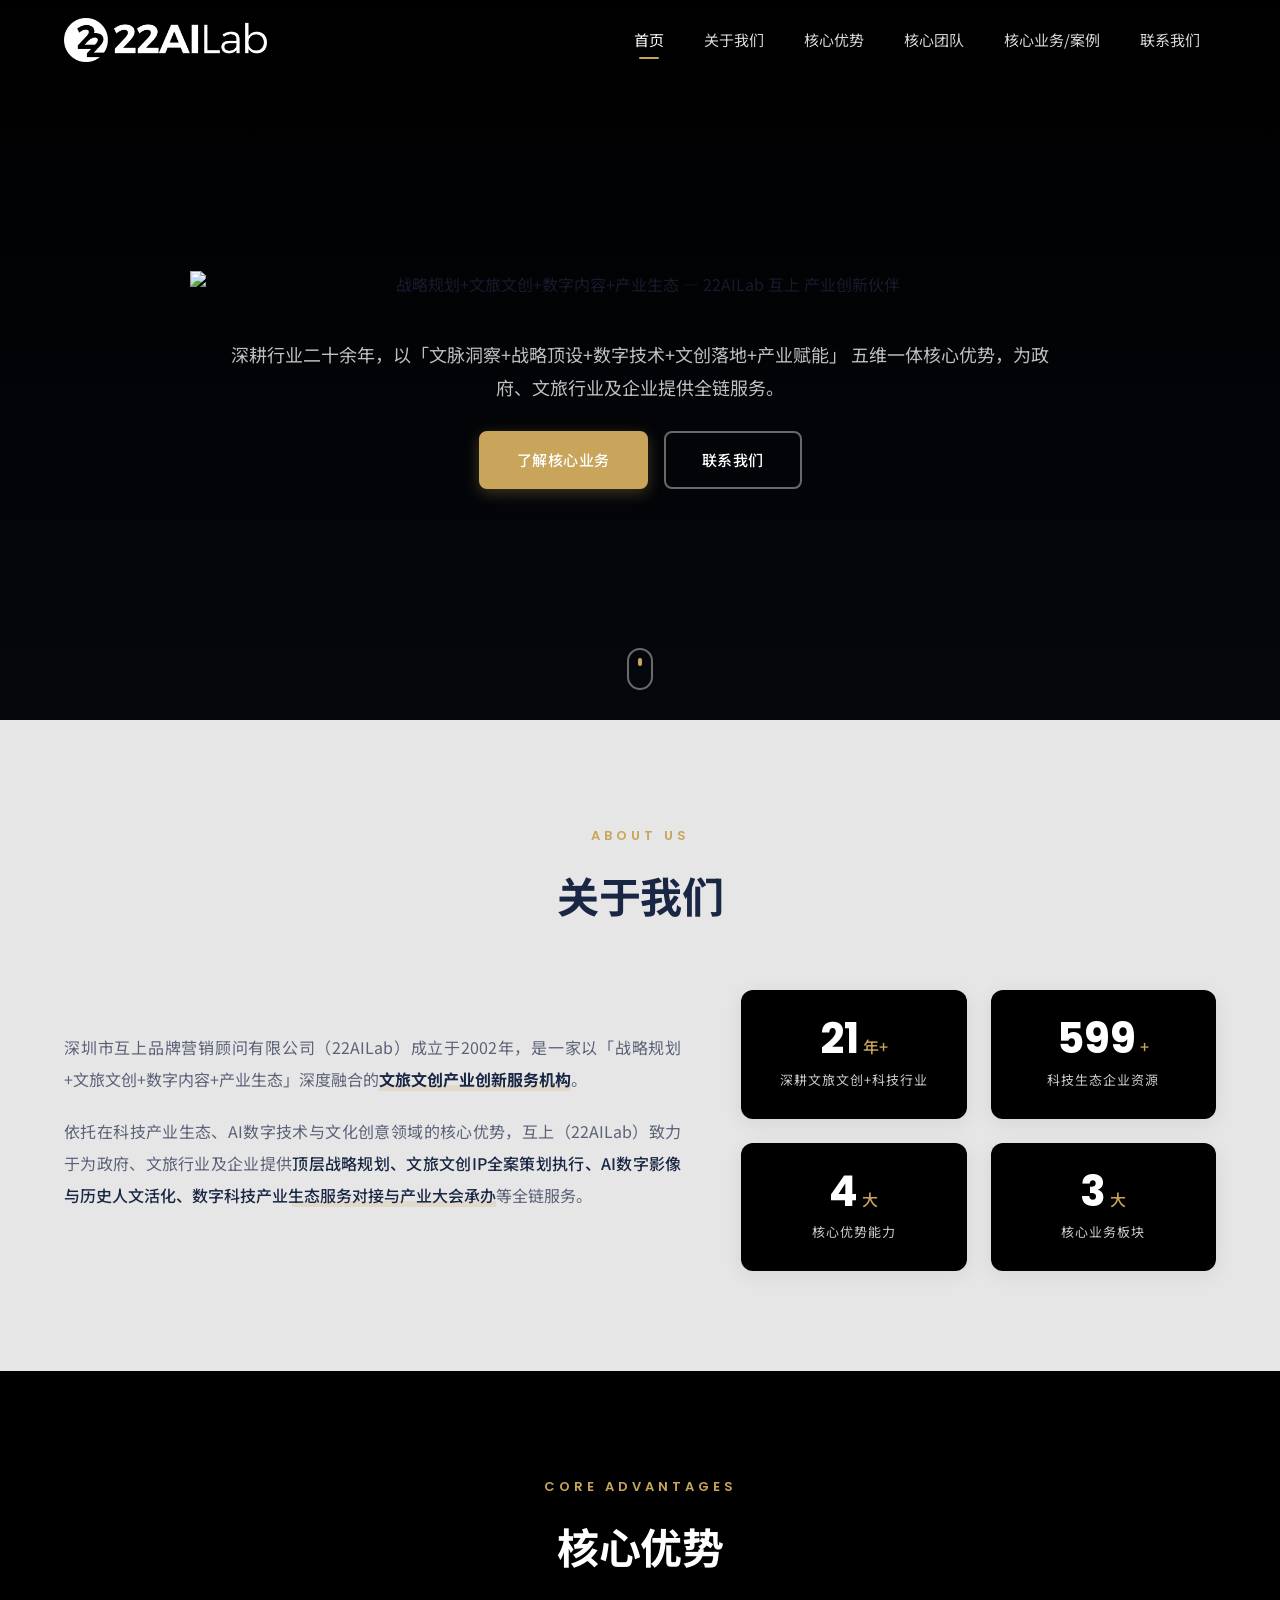
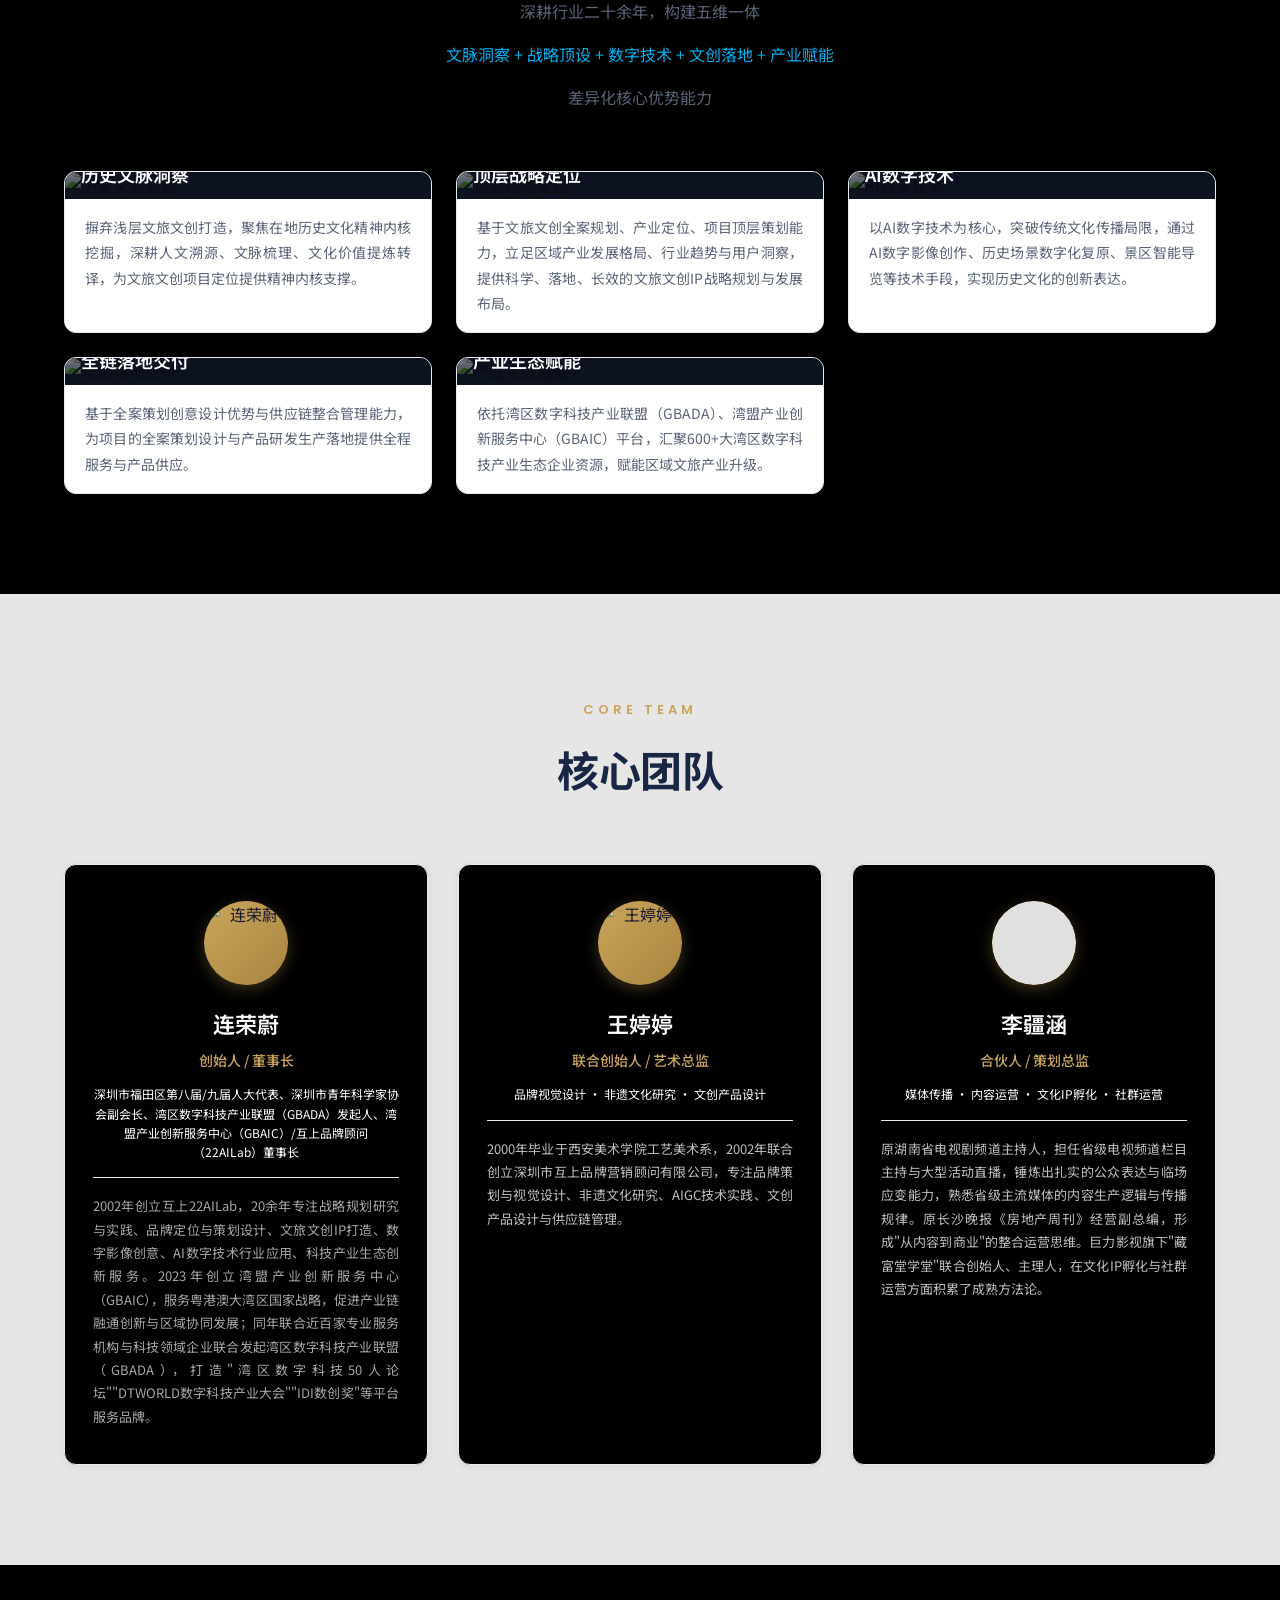
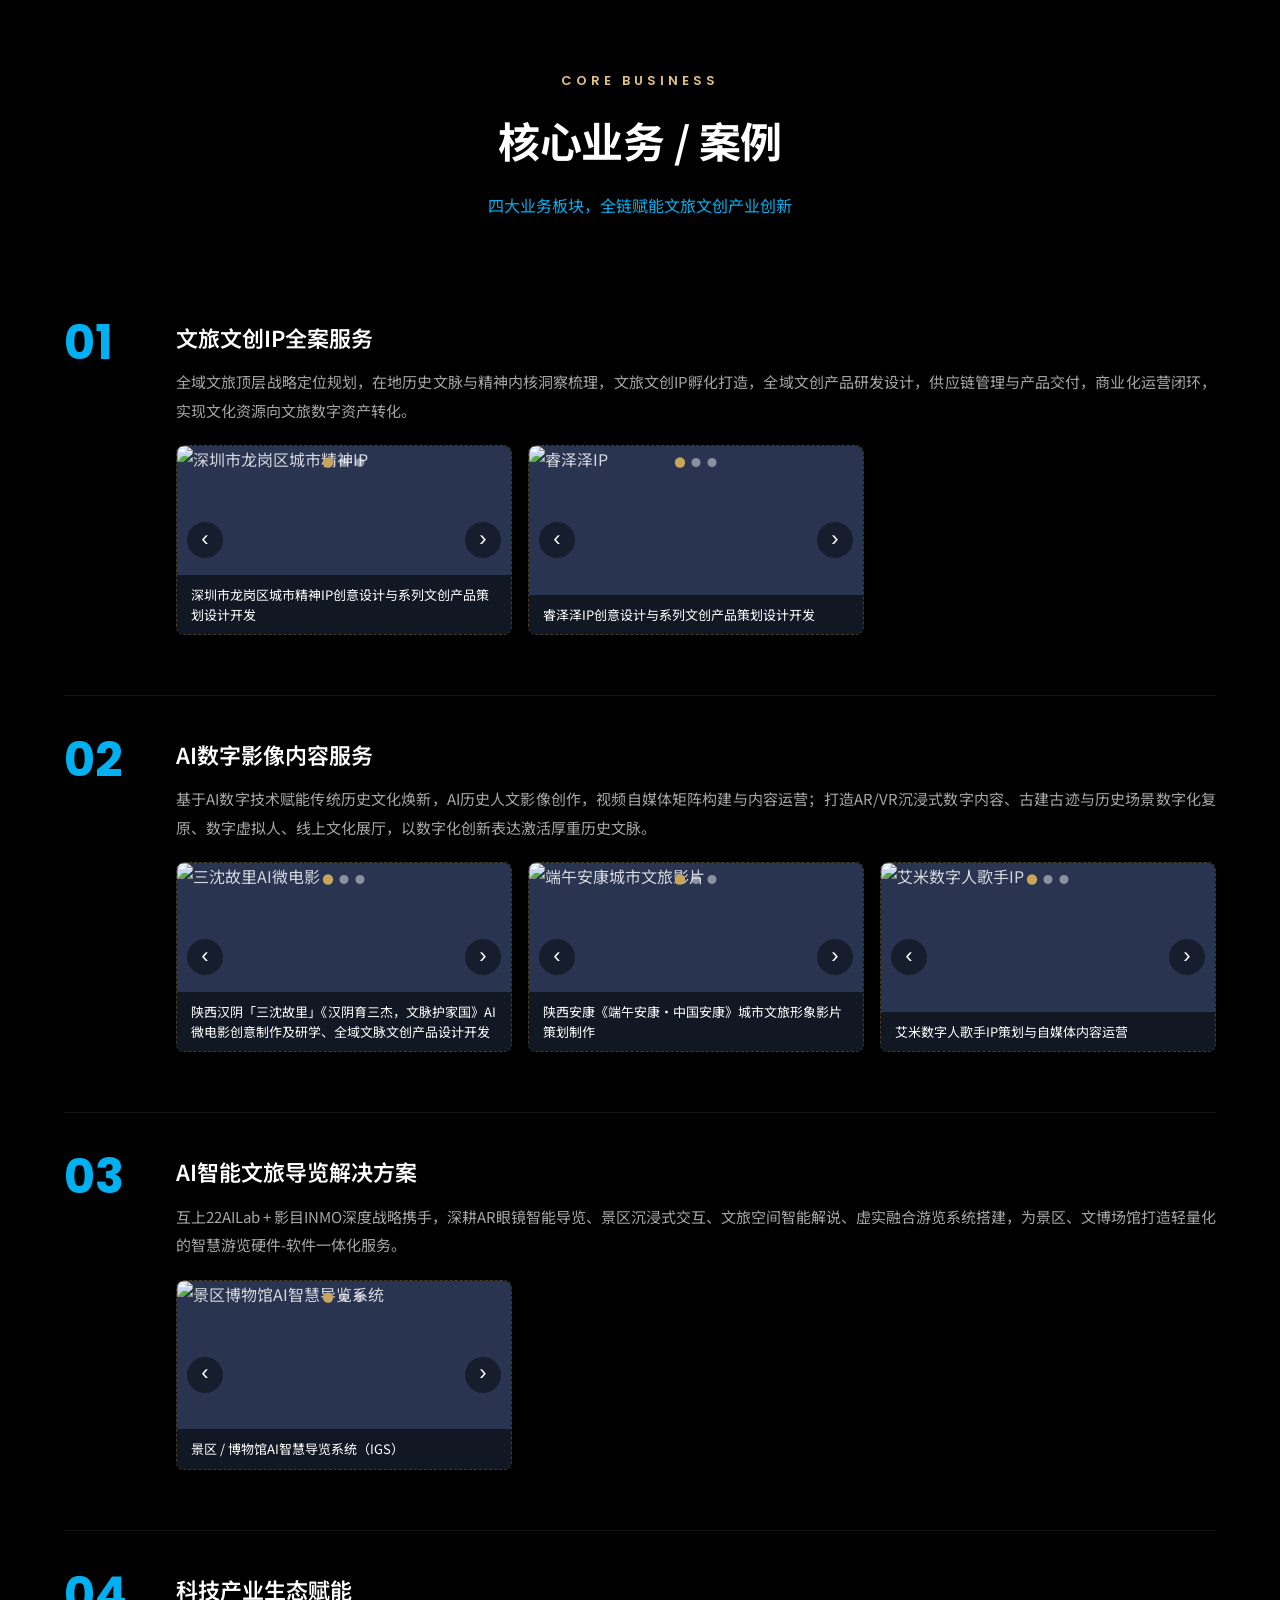
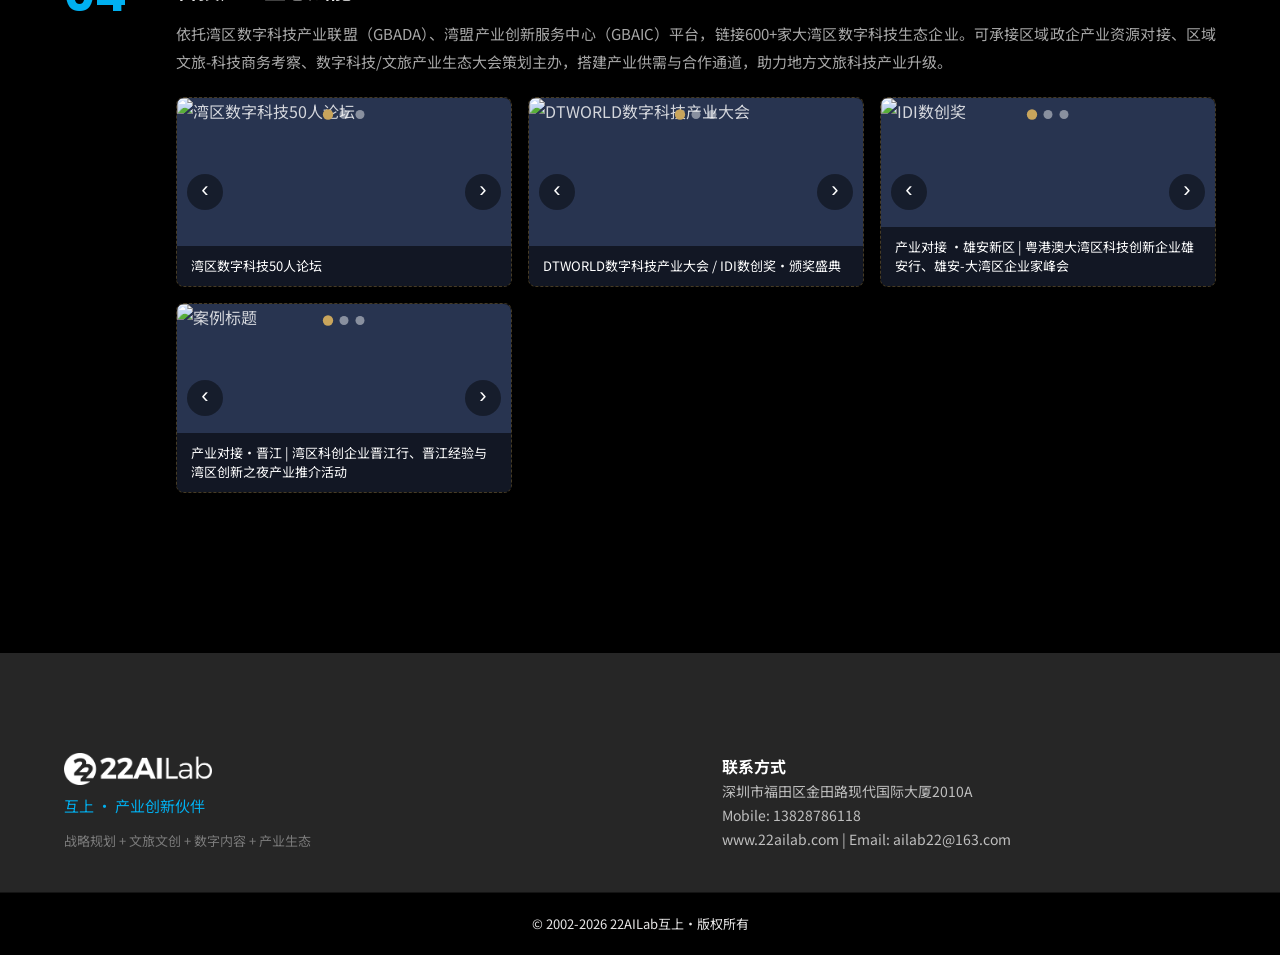
==== commit 70b758b4: "SEO优化：添加robots.txt/sitemap.xml/canonical/og标签/Twitter Card/JSON-LD/H1标签" ====
--- a/index.html
+++ b/index.html
@@ -7,16 +7,44 @@
     <meta data-page-node-id="r13rIiW80YrqhdavogQwSj" content="互上22AILab — 以「战略规划+文旅文创+数字内容+产业生态」深度融合的文旅文创产业创新服务机构，深耕行业二十余年，为政府、文旅行业及企业提供全链服务。" name="description">
     <meta data-page-node-id="pgAYlpn2HpkTabo3YzOQ2c" content="互上22AILab,文旅文创,战略规划,AI数字影像,产业生态,数字文旅,文创IP" name="keywords">
     <meta data-page-node-id="HfxamnDJYsAyudTaM5ktCb" content="深圳市互上品牌营销顾问有限公司" name="author">
-    <meta data-page-node-id="3tZgViZPJeJihjSenUtj9m" content="互上22AILab — 产业创新伙伴" property="og:title">
+    <meta data-page-node-id="3tZgViZPJeJihjSenUtj9m" content="22AILab互上_产业创新伙伴" property="og:title">
     <meta data-page-node-id="K1K9d5mIcN6pnAUrFatfCM" content="战略规划+文旅文创+数字内容+产业生态，深耕行业二十余年的文旅文创产业创新服务机构。" property="og:description">
     <meta data-page-node-id="tgkAXBGbejjHawOutsfq0T" content="website" property="og:type">
+    <meta property="og:url" content="https://22ailab.com/">
+    <meta property="og:image" content="https://22ailab.com/assets/22AILab-banner.jpg">
+    <meta property="og:site_name" content="22AILab互上">
+    <meta name="twitter:card" content="summary_large_image">
+    <meta name="twitter:title" content="22AILab互上_产业创新伙伴">
+    <meta name="twitter:description" content="战略规划+文旅文创+数字内容+产业生态，深耕行业二十余年的文旅文创产业创新服务机构。">
+    <meta name="twitter:image" content="https://22ailab.com/assets/22AILab-banner.jpg">
+    <link rel="canonical" href="https://22ailab.com/">
     <title data-page-node-id="1p5sjRjyKDDdYx9ir84HvE" data-pnid-children="e0Cc9jPzh5KXqokhAjT12D">22AILab互上_产业创新伙伴</title>
+    <script type="application/ld+json">
+    {
+        "@context": "https://schema.org",
+        "@type": "Organization",
+        "name": "22AILab互上",
+        "alternateName": "深圳市互上品牌营销顾问有限公司",
+        "url": "https://22ailab.com/",
+        "logo": "https://22ailab.com/assets/22AILab-logo.png",
+        "description": "以战略规划+文旅文创+数字内容+产业生态深度融合的文旅文创产业创新服务机构，深耕行业二十余年，为政府、文旅行业及企业提供全链服务。",
+        "keywords": ["互上22AILab", "文旅文创", "战略规划", "AI数字影像", "产业生态", "数字文旅", "文创IP"],
+        "foundingDate": "2004",
+        "address": {
+            "@type": "PostalAddress",
+            "addressCountry": "CN",
+            "addressRegion": "广东省",
+            "addressLocality": "深圳市"
+        }
+    }
+    </script>
     <link data-page-node-id="8nBvE3lSwMJkJXDYIbUi1X" href="https://fonts.googleapis.com" rel="preconnect">
     <link data-page-node-id="sryNLhCSisYvdDHIjeDnaF" crossorigin href="https://fonts.gstatic.com" rel="preconnect">
     <link data-page-node-id="qrfImkB8O8BPU48K0ygdP4" href="https://fonts.googleapis.com/css2?family=Noto+Sans+SC:wght@300;400;500;700;900&family=Poppins:wght@400;500;600;700&display=swap" rel="stylesheet">
     <link data-page-node-id="OOUq2UKjh5bPws3orQ4YZa" href="css/style.css" rel="stylesheet">
 </head>
 <body data-page-node-id="fPMS6p7yzmh4gsuBknbiOh">
+    <h1 style="position:absolute;width:1px;height:1px;overflow:hidden;clip:rect(0,0,0,0);">22AILab互上 — 产业创新伙伴 | 文旅文创产业创新服务机构</h1>
     <!--pnid:PuB48MbFacjIGcZGhfzUGQ--><!-- ===== Header ===== -->
     <header data-page-node-id="wzfx2w2tRQ9Bz02m8nZXWM" class="header" id="header">
         <div data-page-node-id="OFuAMd7yztbFLlBHb9xqky" class="container header-inner">
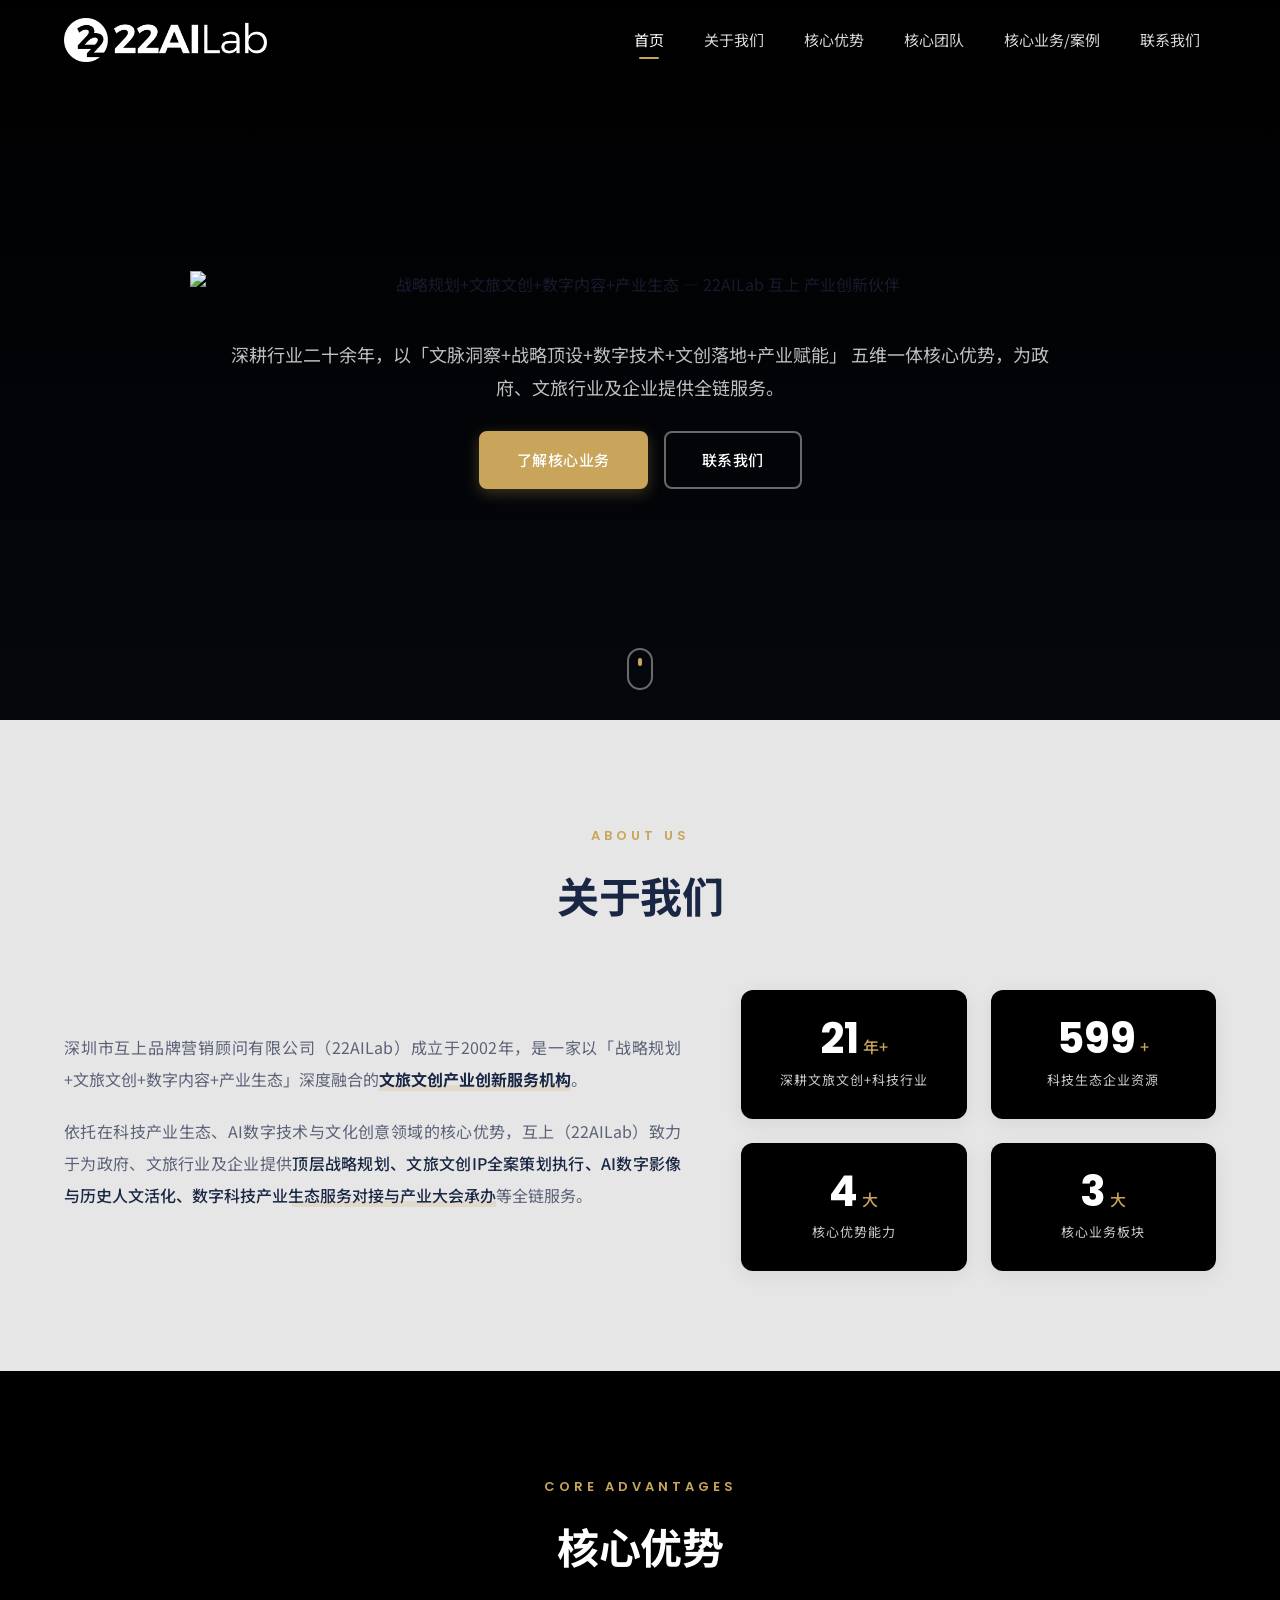
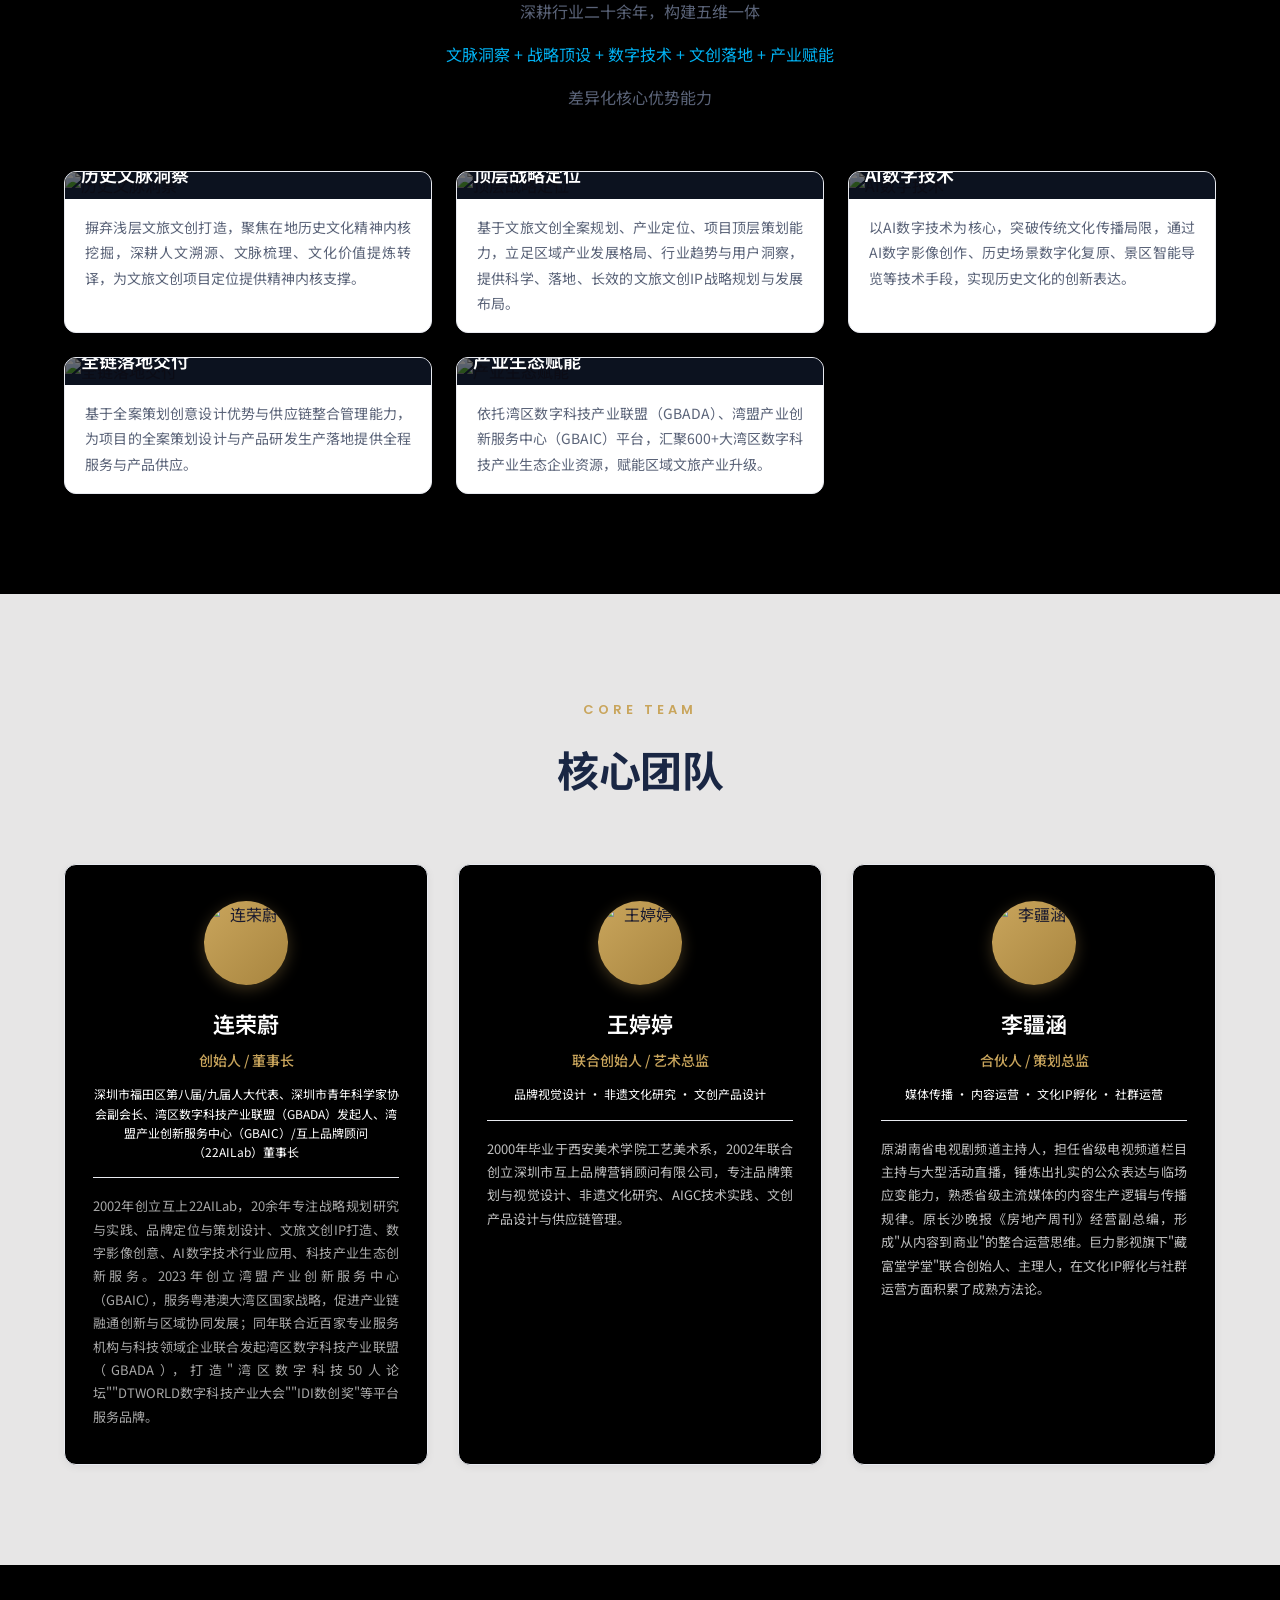
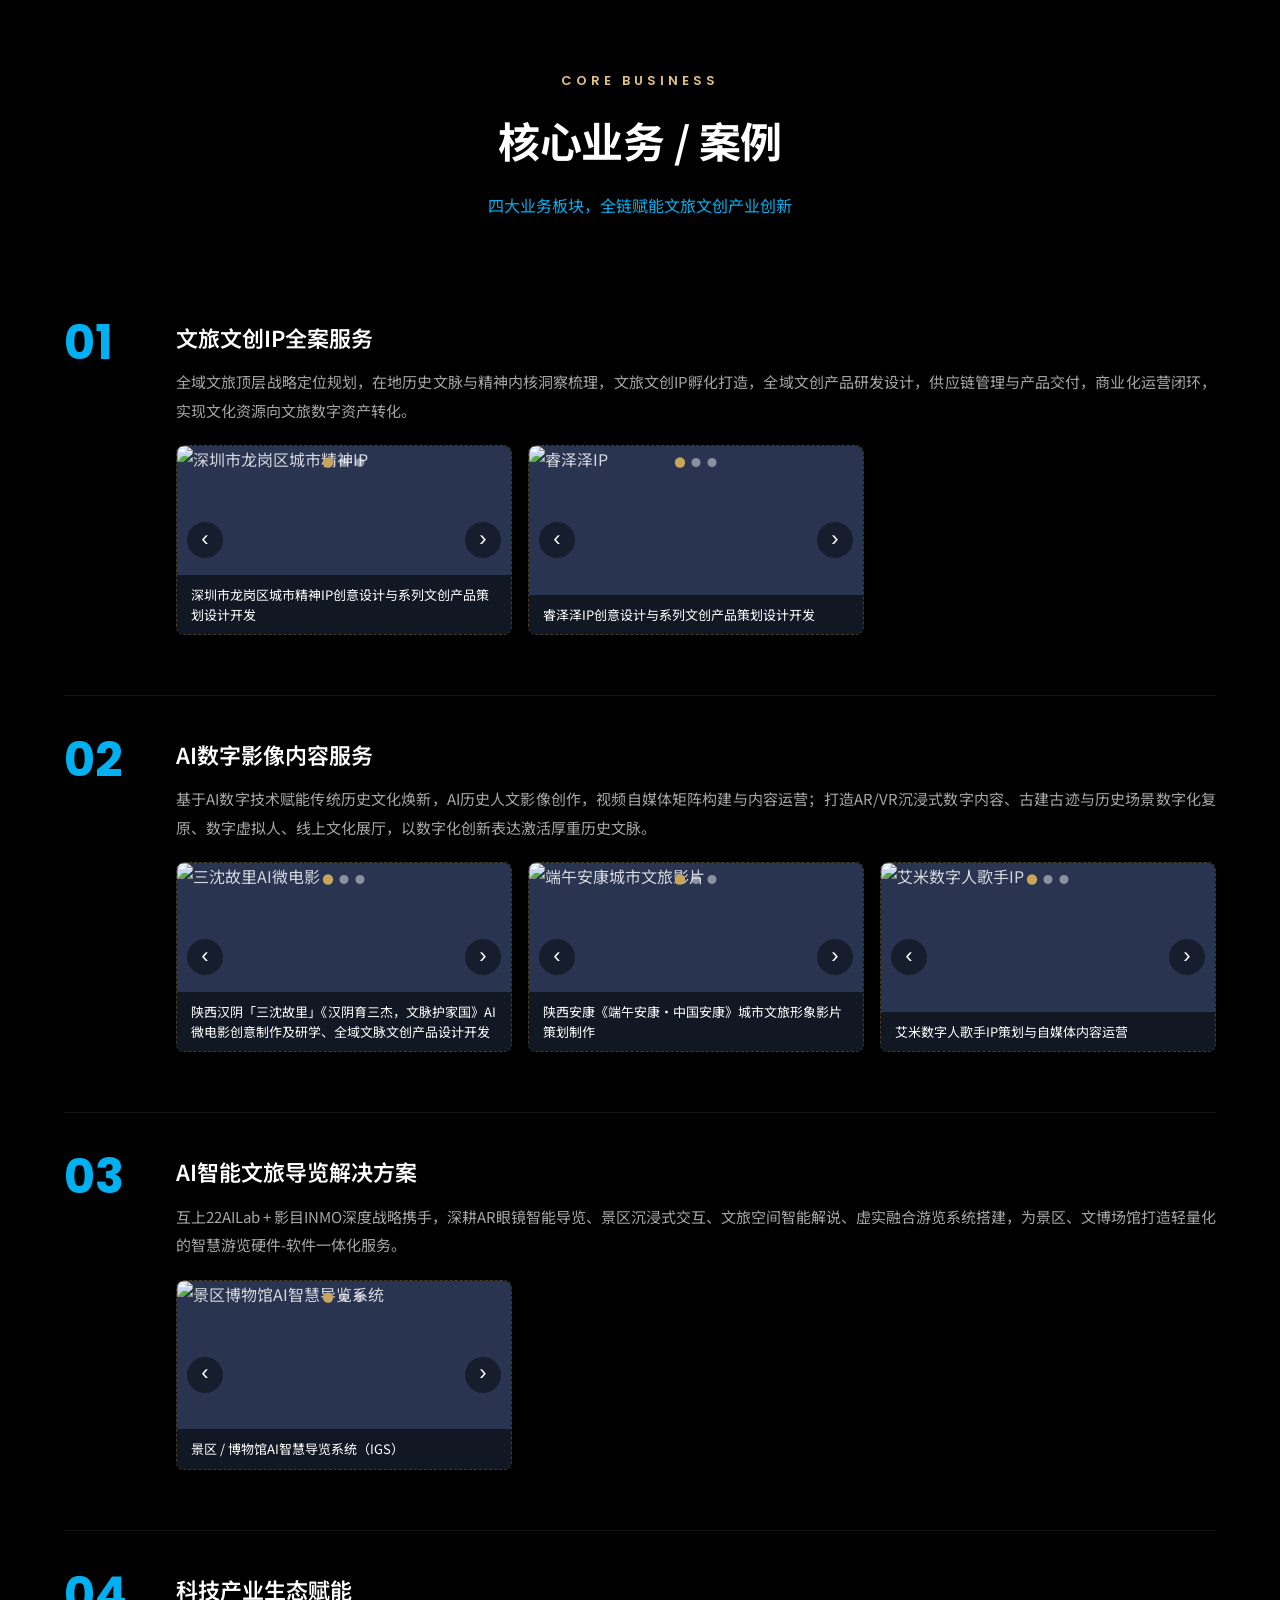
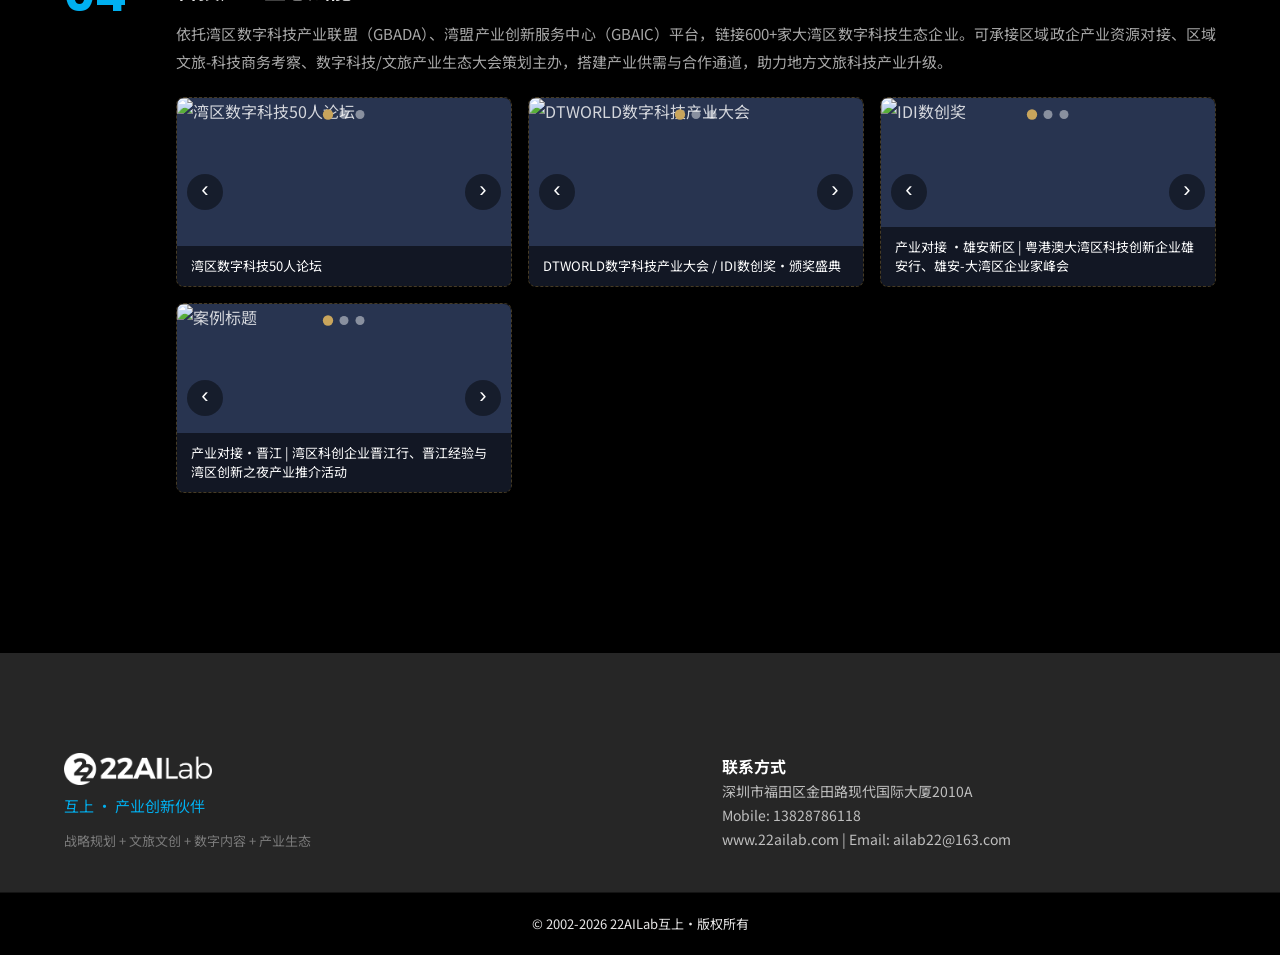
==== commit 15f9799a: "同步在线编辑v585：更新图片和文字内容" ====
--- a/index.html
+++ b/index.html
@@ -10,16 +10,16 @@
     <meta data-page-node-id="3tZgViZPJeJihjSenUtj9m" content="22AILab互上_产业创新伙伴" property="og:title">
     <meta data-page-node-id="K1K9d5mIcN6pnAUrFatfCM" content="战略规划+文旅文创+数字内容+产业生态，深耕行业二十余年的文旅文创产业创新服务机构。" property="og:description">
     <meta data-page-node-id="tgkAXBGbejjHawOutsfq0T" content="website" property="og:type">
-    <meta property="og:url" content="https://22ailab.com/">
-    <meta property="og:image" content="https://22ailab.com/assets/22AILab-banner.jpg">
-    <meta property="og:site_name" content="22AILab互上">
-    <meta name="twitter:card" content="summary_large_image">
-    <meta name="twitter:title" content="22AILab互上_产业创新伙伴">
-    <meta name="twitter:description" content="战略规划+文旅文创+数字内容+产业生态，深耕行业二十余年的文旅文创产业创新服务机构。">
-    <meta name="twitter:image" content="https://22ailab.com/assets/22AILab-banner.jpg">
-    <link rel="canonical" href="https://22ailab.com/">
+    <meta data-page-node-id="1cbfI7BpuNQsuSgdSHJEdR" content="https://22ailab.com/" property="og:url">
+    <meta data-page-node-id="WQVLvMAPIRNv09dDUXnCzz" content="https://22ailab.com/assets/22AILab-banner.jpg" property="og:image">
+    <meta data-page-node-id="SzMcr2RsG0h2Ng500IDRkv" content="22AILab互上" property="og:site_name">
+    <meta data-page-node-id="xCimd8qNCqS5EhgH7qCUMj" content="summary_large_image" name="twitter:card">
+    <meta data-page-node-id="XWPTJowCLlyav2F57dKb3f" content="22AILab互上_产业创新伙伴" name="twitter:title">
+    <meta data-page-node-id="z8IL7yU6zd5dmjJNUYHeQR" content="战略规划+文旅文创+数字内容+产业生态，深耕行业二十余年的文旅文创产业创新服务机构。" name="twitter:description">
+    <meta data-page-node-id="1VR1mKb9vdYIidpTjyeqfB" content="https://22ailab.com/assets/22AILab-banner.jpg" name="twitter:image">
+    <link data-page-node-id="sJqDOxO2eQiL2c6hTzCk6e" href="https://22ailab.com/" rel="canonical">
     <title data-page-node-id="1p5sjRjyKDDdYx9ir84HvE" data-pnid-children="e0Cc9jPzh5KXqokhAjT12D">22AILab互上_产业创新伙伴</title>
-    <script type="application/ld+json">
+    <script data-page-node-id="3jJBPm9Rt6r42ePOmRHKc6" data-pnid-children="gbsJD9dMXZIwzbysnpBR6R" type="application/ld+json">
     {
         "@context": "https://schema.org",
         "@type": "Organization",
@@ -44,7 +44,7 @@
     <link data-page-node-id="OOUq2UKjh5bPws3orQ4YZa" href="css/style.css" rel="stylesheet">
 </head>
 <body data-page-node-id="fPMS6p7yzmh4gsuBknbiOh">
-    <h1 style="position:absolute;width:1px;height:1px;overflow:hidden;clip:rect(0,0,0,0);">22AILab互上 — 产业创新伙伴 | 文旅文创产业创新服务机构</h1>
+    <h1 data-page-node-id="56Hup3XZyfUiuZGkkvl6ur" style="position:absolute; width:1px; height:1px; overflow:hidden; clip:rect(0,0,0,0)"><!--pnid:jyumIPwkTmnt2iHjHIwL1Y-->22AILab互上 — 产业创新伙伴 | 文旅文创产业创新服务机构</h1>
     <!--pnid:PuB48MbFacjIGcZGhfzUGQ--><!-- ===== Header ===== -->
     <header data-page-node-id="wzfx2w2tRQ9Bz02m8nZXWM" class="header" id="header">
         <div data-page-node-id="OFuAMd7yztbFLlBHb9xqky" class="container header-inner">
@@ -101,7 +101,7 @@
                 </div>
                 <div data-page-node-id="VY8BS6xcv68hOHq2vF4XBD" class="about-stats reveal">
                     <div data-page-node-id="twyOFIE2cVN6YQV0hoROoF" class="stat-item" style="background-color:#000000">
-                        <span data-page-node-id="sRuclzBzlQxC97QlTX2dgk" class="stat-num" data-count="22"><!--pnid:2fWJ3bobwUtLsUwEwDFWiw-->0</span>
+                        <span data-page-node-id="sRuclzBzlQxC97QlTX2dgk" class="stat-num" data-count="22"><!--pnid:2fWJ3bobwUtLsUwEwDFWiw-->24</span>
                         <span data-page-node-id="A0d9DarKKphDaqJXUNf7sE" class="stat-unit"><!--pnid:U36GQvKF10Gj8zDPs37zMy-->年+</span>
                         <span data-page-node-id="1zqFVvULpvSn3tHOji8Xpy" class="stat-label"><!--pnid:ahne2EjtvfLmD7Yph92hW1-->深耕文旅文创+科技行业</span>
                     </div>
@@ -212,7 +212,7 @@
                 </div>
                 <div data-page-node-id="xCtRJe77Ua1TS6cHCAIP4J" class="team-card reveal" style="background-color:#000000">
                     <div data-page-node-id="hCJSEYyTNTnMTcoYvjYlUP" class="team-avatar">
-                        <img data-page-node-id="Fs1L38Ye4dbhFiojC5I4K2" alt="李疆涵" class="team-avatar-img" src="data:image/svg+xml,%3Csvg xmlns='http://www.w3.org/2000/svg' width='84' height='84'%3E%3Crect width='84' height='84' rx='42' fill='%23e0e0e0'/%3E%3C/svg%3E">
+                        <img data-page-node-id="Fs1L38Ye4dbhFiojC5I4K2" alt="李疆涵" class="team-avatar-img" data-last-crop-h data-last-crop-w data-last-crop-x data-last-crop-y data-original-src src="https://workbuddy-space-static.codebuddy.work/image/dOdXc6TiypgQXzEKXqgcki.jpg">
                     </div>
                     <h3 data-page-node-id="X9NTZsVsy4TzAOBY0OTZIB" class="team-name" style="color:#FFFFFF"><!--pnid:GKz4DY6jAd06RgH3HVSaCd-->李疆涵</h3>
                     <p data-page-node-id="zqvBsLHs6ae7DxRH0th7tc" class="team-role"><!--pnid:xZR6SCc7vcefqYIo4fmPA2-->合伙人 / 策划总监</p>
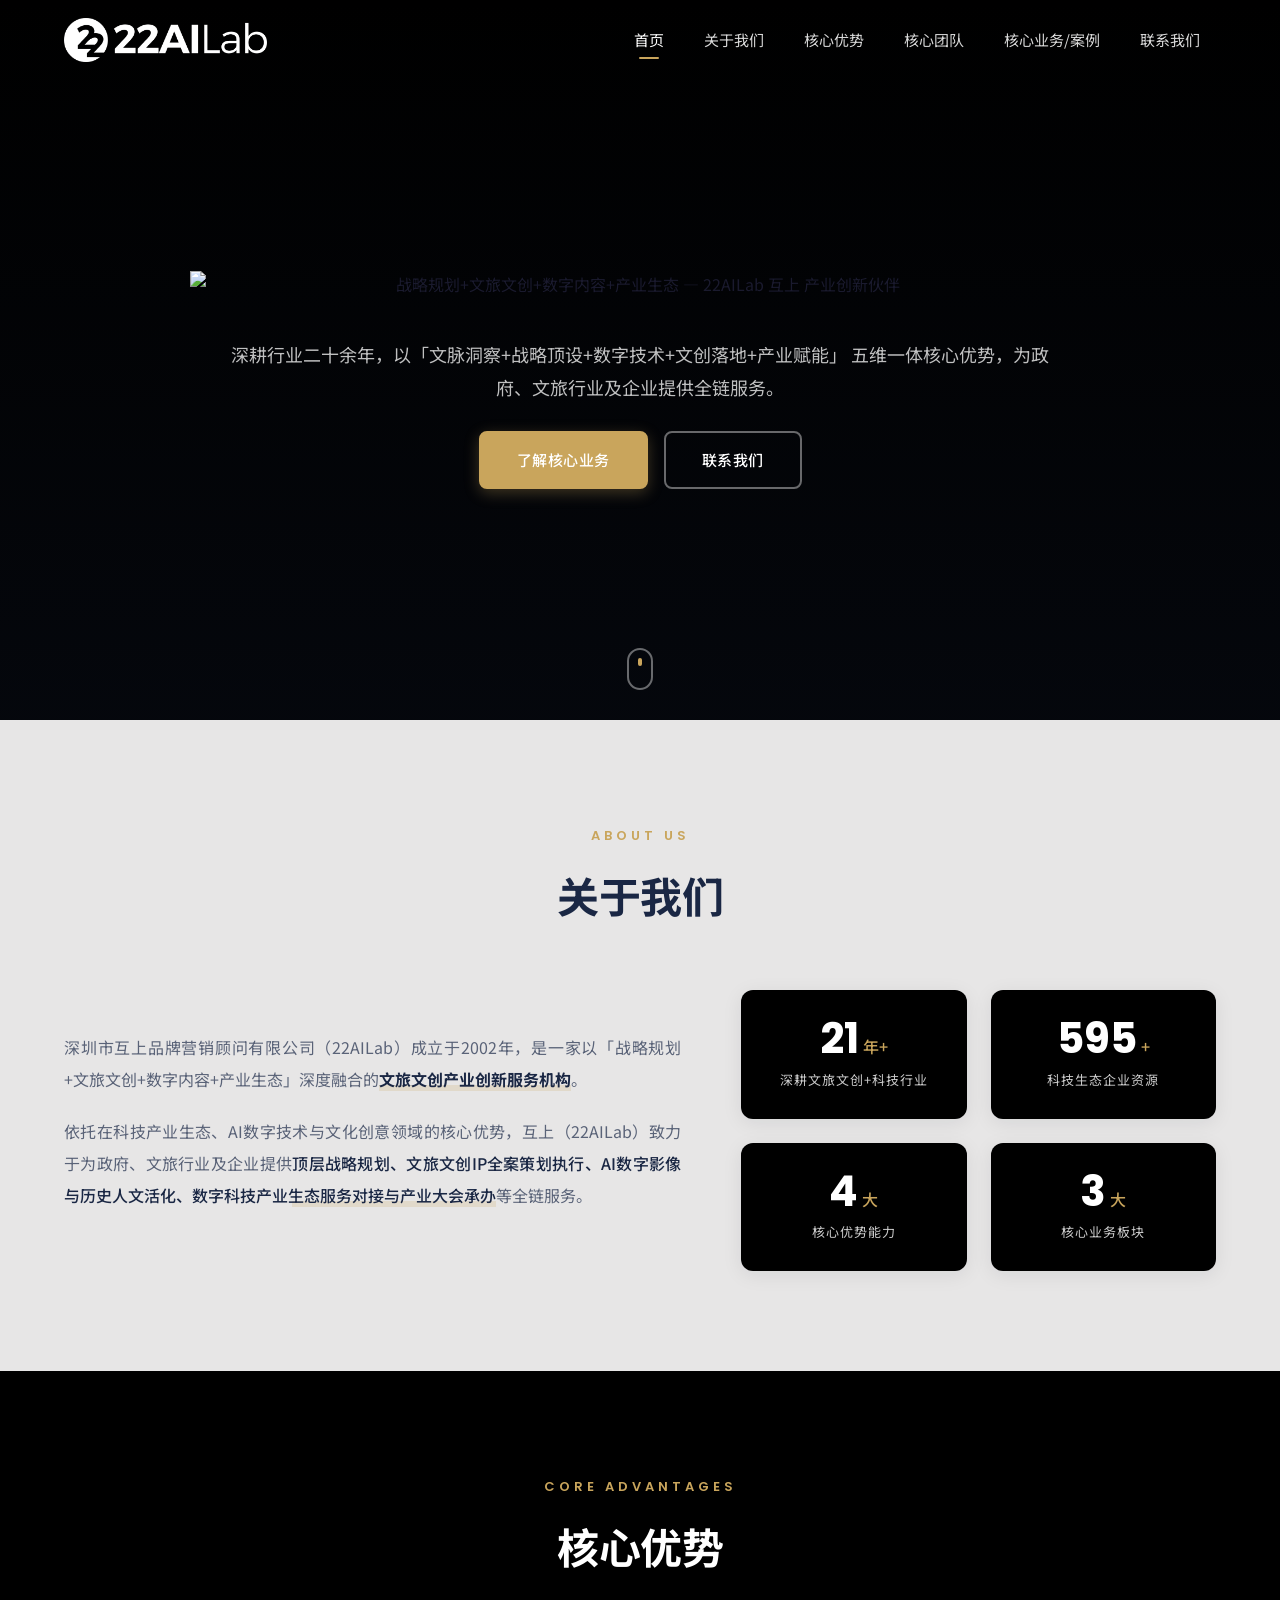
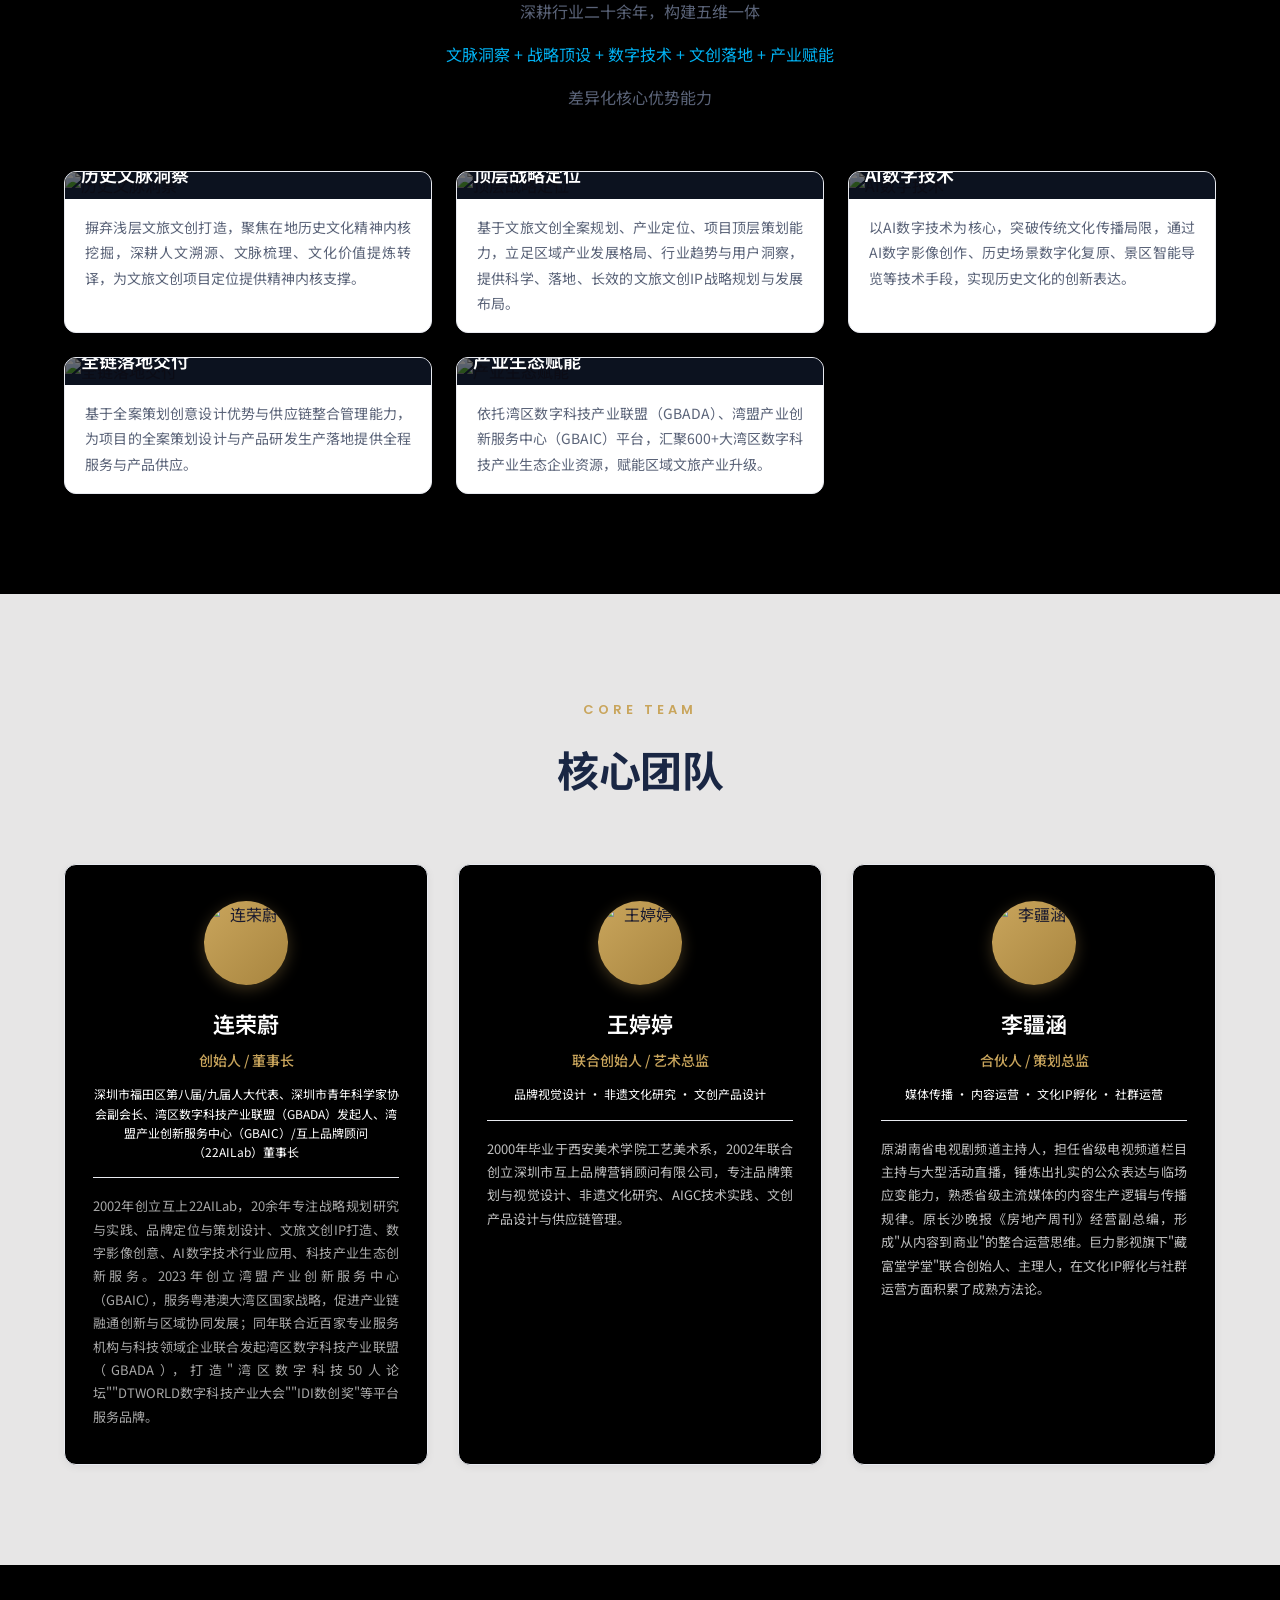
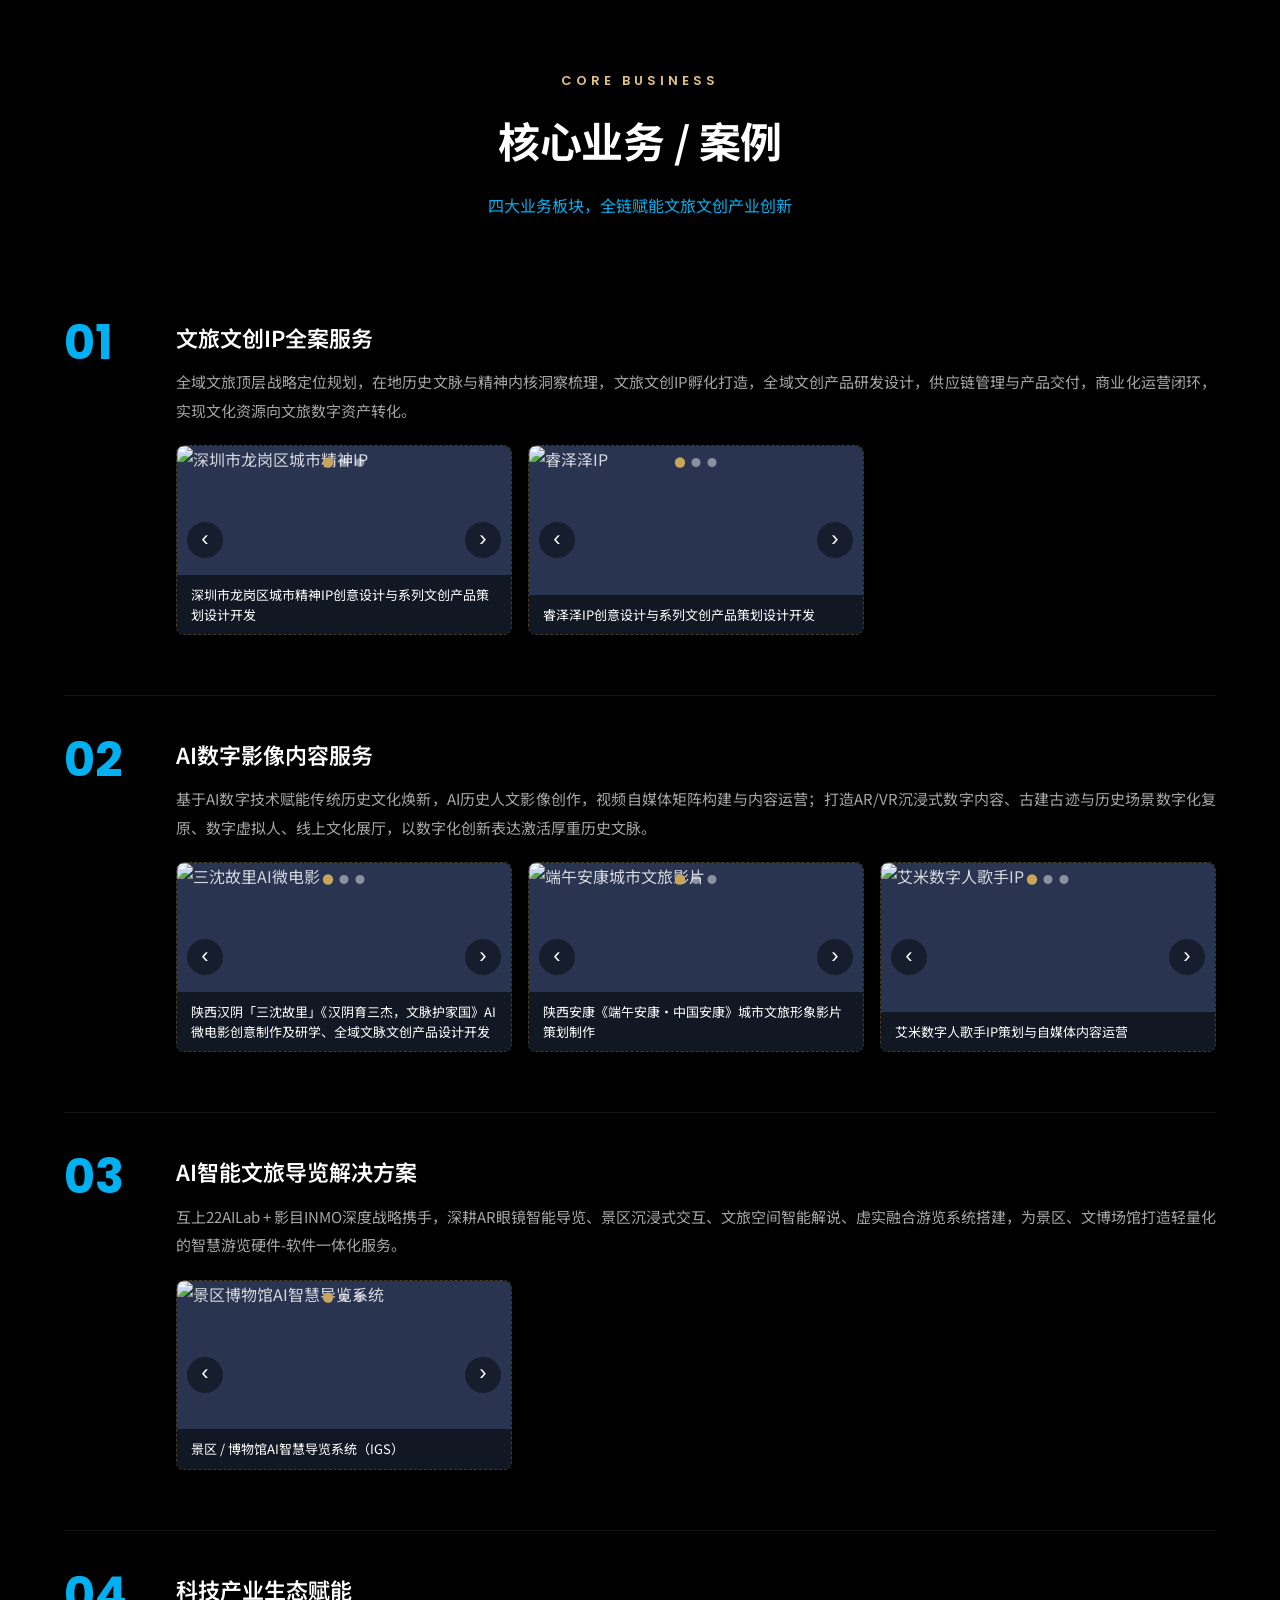
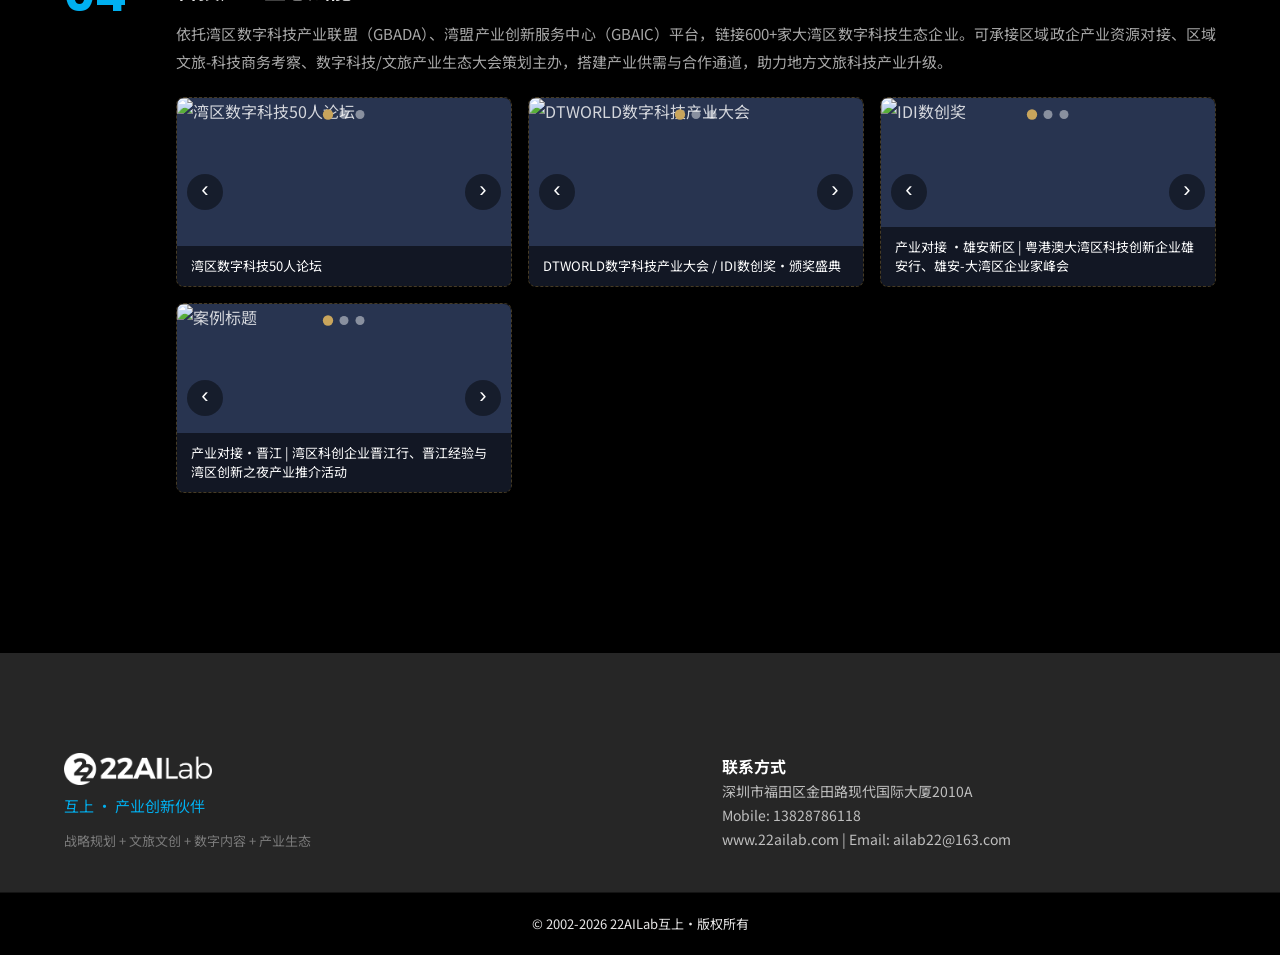
==== commit 7fc32ee3: "SEO链接统一改为www主域名" ====
--- a/index.html
+++ b/index.html
@@ -10,14 +10,16 @@
     <meta data-page-node-id="3tZgViZPJeJihjSenUtj9m" content="22AILab互上_产业创新伙伴" property="og:title">
     <meta data-page-node-id="K1K9d5mIcN6pnAUrFatfCM" content="战略规划+文旅文创+数字内容+产业生态，深耕行业二十余年的文旅文创产业创新服务机构。" property="og:description">
     <meta data-page-node-id="tgkAXBGbejjHawOutsfq0T" content="website" property="og:type">
-    <meta data-page-node-id="1cbfI7BpuNQsuSgdSHJEdR" content="https://22ailab.com/" property="og:url">
-    <meta data-page-node-id="WQVLvMAPIRNv09dDUXnCzz" content="https://22ailab.com/assets/22AILab-banner.jpg" property="og:image">
+    <meta data-page-node-id="1cbfI7BpuNQsuSgdSHJEdR" content="https://www.22ailab.com/" property="og:url">
+    <meta data-page-node-id="WQVLvMAPIRNv09dDUXnCzz" content="https://www.22ailab.com/assets/22AILab-banner.jpg" property="og:image">
     <meta data-page-node-id="SzMcr2RsG0h2Ng500IDRkv" content="22AILab互上" property="og:site_name">
     <meta data-page-node-id="xCimd8qNCqS5EhgH7qCUMj" content="summary_large_image" name="twitter:card">
     <meta data-page-node-id="XWPTJowCLlyav2F57dKb3f" content="22AILab互上_产业创新伙伴" name="twitter:title">
     <meta data-page-node-id="z8IL7yU6zd5dmjJNUYHeQR" content="战略规划+文旅文创+数字内容+产业生态，深耕行业二十余年的文旅文创产业创新服务机构。" name="twitter:description">
-    <meta data-page-node-id="1VR1mKb9vdYIidpTjyeqfB" content="https://22ailab.com/assets/22AILab-banner.jpg" name="twitter:image">
-    <link data-page-node-id="sJqDOxO2eQiL2c6hTzCk6e" href="https://22ailab.com/" rel="canonical">
+    <meta data-page-node-id="1VR1mKb9vdYIidpTjyeqfB" content="https://www.22ailab.com/assets/22AILab-banner.jpg" name="twitter:image">
+    <link data-page-node-id="sJqDOxO2eQiL2c6hTzCk6e" href="https://www.22ailab.com/" rel="canonical">
+    <link data-page-node-id="7CpHqXbTlrU9rQs5mYwKzE" href="https://www.22ailab.com/assets/22AI-icon.png" rel="icon" type="image/png">
+    <meta data-page-node-id="8FbVqLrN1mKp3wYx0cZzUa" content="codeva-vDq3udizIe" name="baidu-site-verification">
     <title data-page-node-id="1p5sjRjyKDDdYx9ir84HvE" data-pnid-children="e0Cc9jPzh5KXqokhAjT12D">22AILab互上_产业创新伙伴</title>
     <script data-page-node-id="3jJBPm9Rt6r42ePOmRHKc6" data-pnid-children="gbsJD9dMXZIwzbysnpBR6R" type="application/ld+json">
     {
@@ -25,8 +27,8 @@
         "@type": "Organization",
         "name": "22AILab互上",
         "alternateName": "深圳市互上品牌营销顾问有限公司",
-        "url": "https://22ailab.com/",
-        "logo": "https://22ailab.com/assets/22AILab-logo.png",
+        "url": "https://www.22ailab.com/",
+        "logo": "https://www.22ailab.com/assets/22AILab-logo.png",
         "description": "以战略规划+文旅文创+数字内容+产业生态深度融合的文旅文创产业创新服务机构，深耕行业二十余年，为政府、文旅行业及企业提供全链服务。",
         "keywords": ["互上22AILab", "文旅文创", "战略规划", "AI数字影像", "产业生态", "数字文旅", "文创IP"],
         "foundingDate": "2004",
